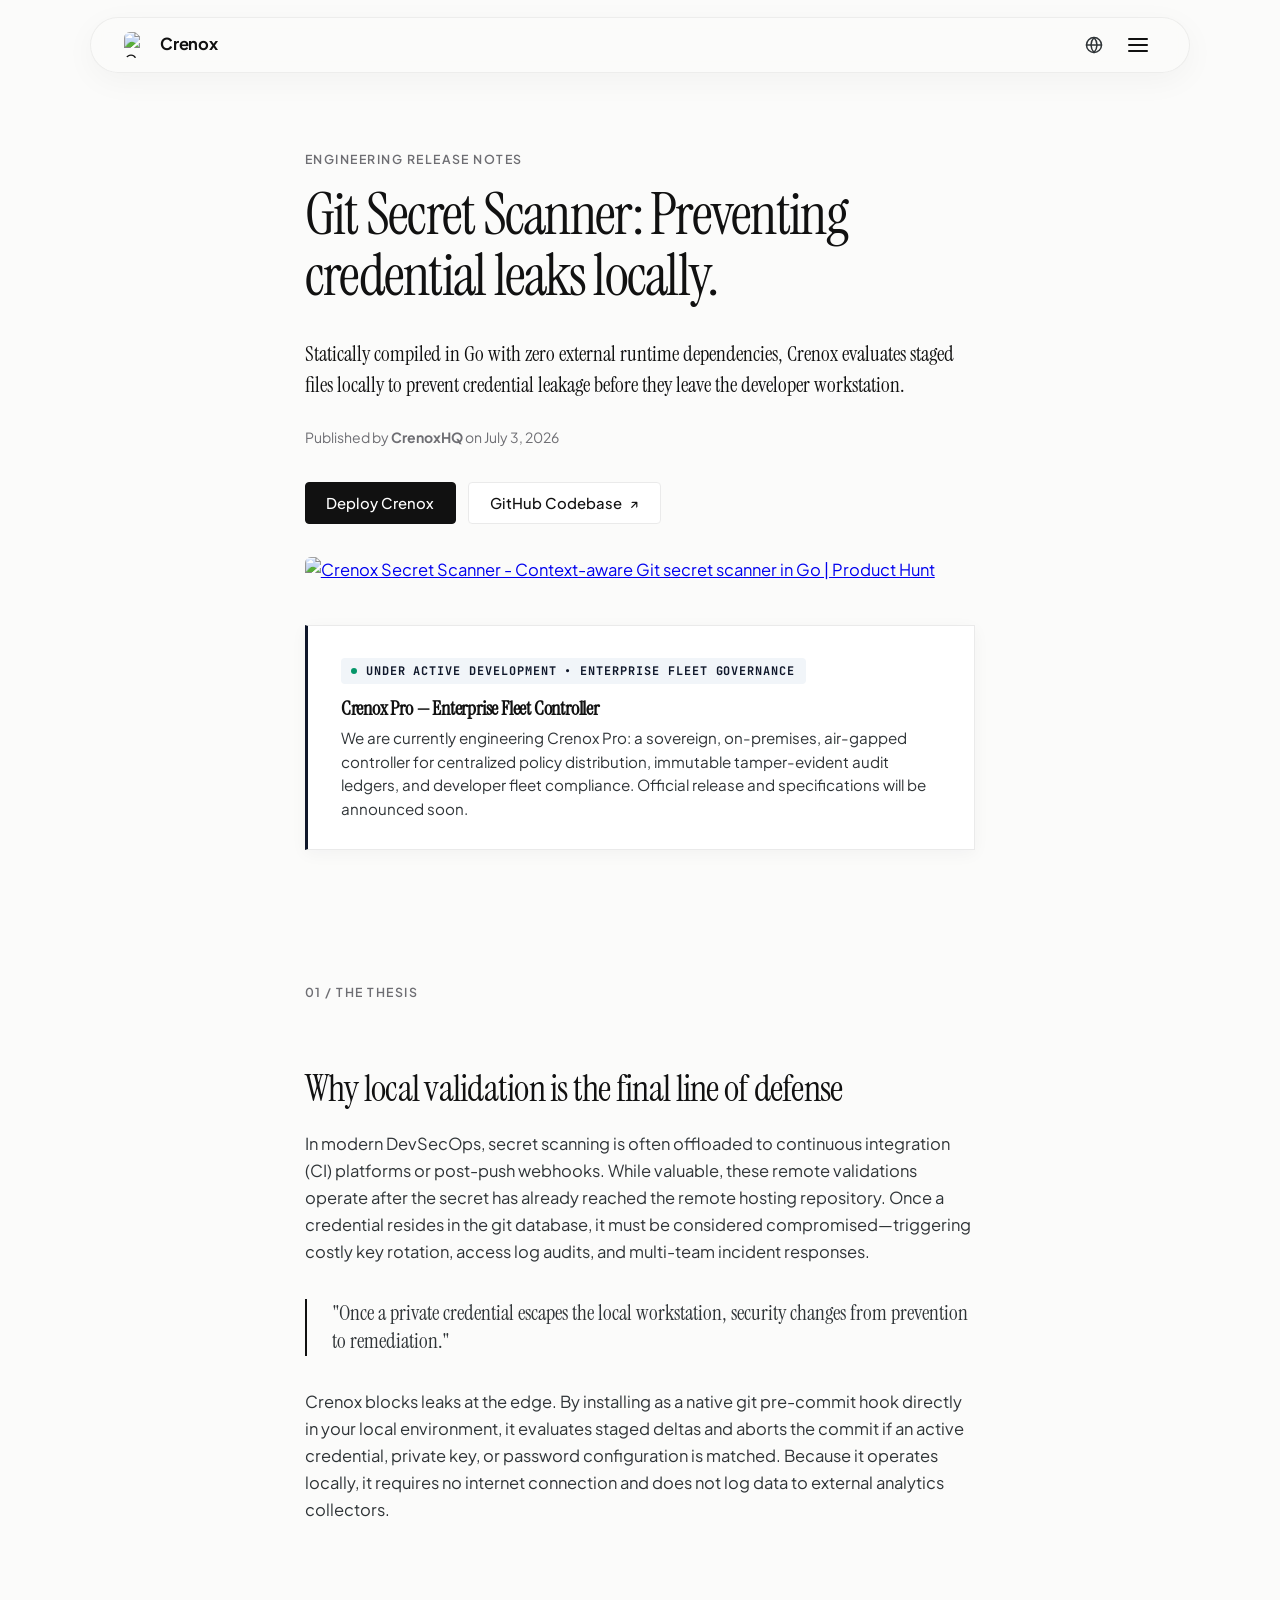
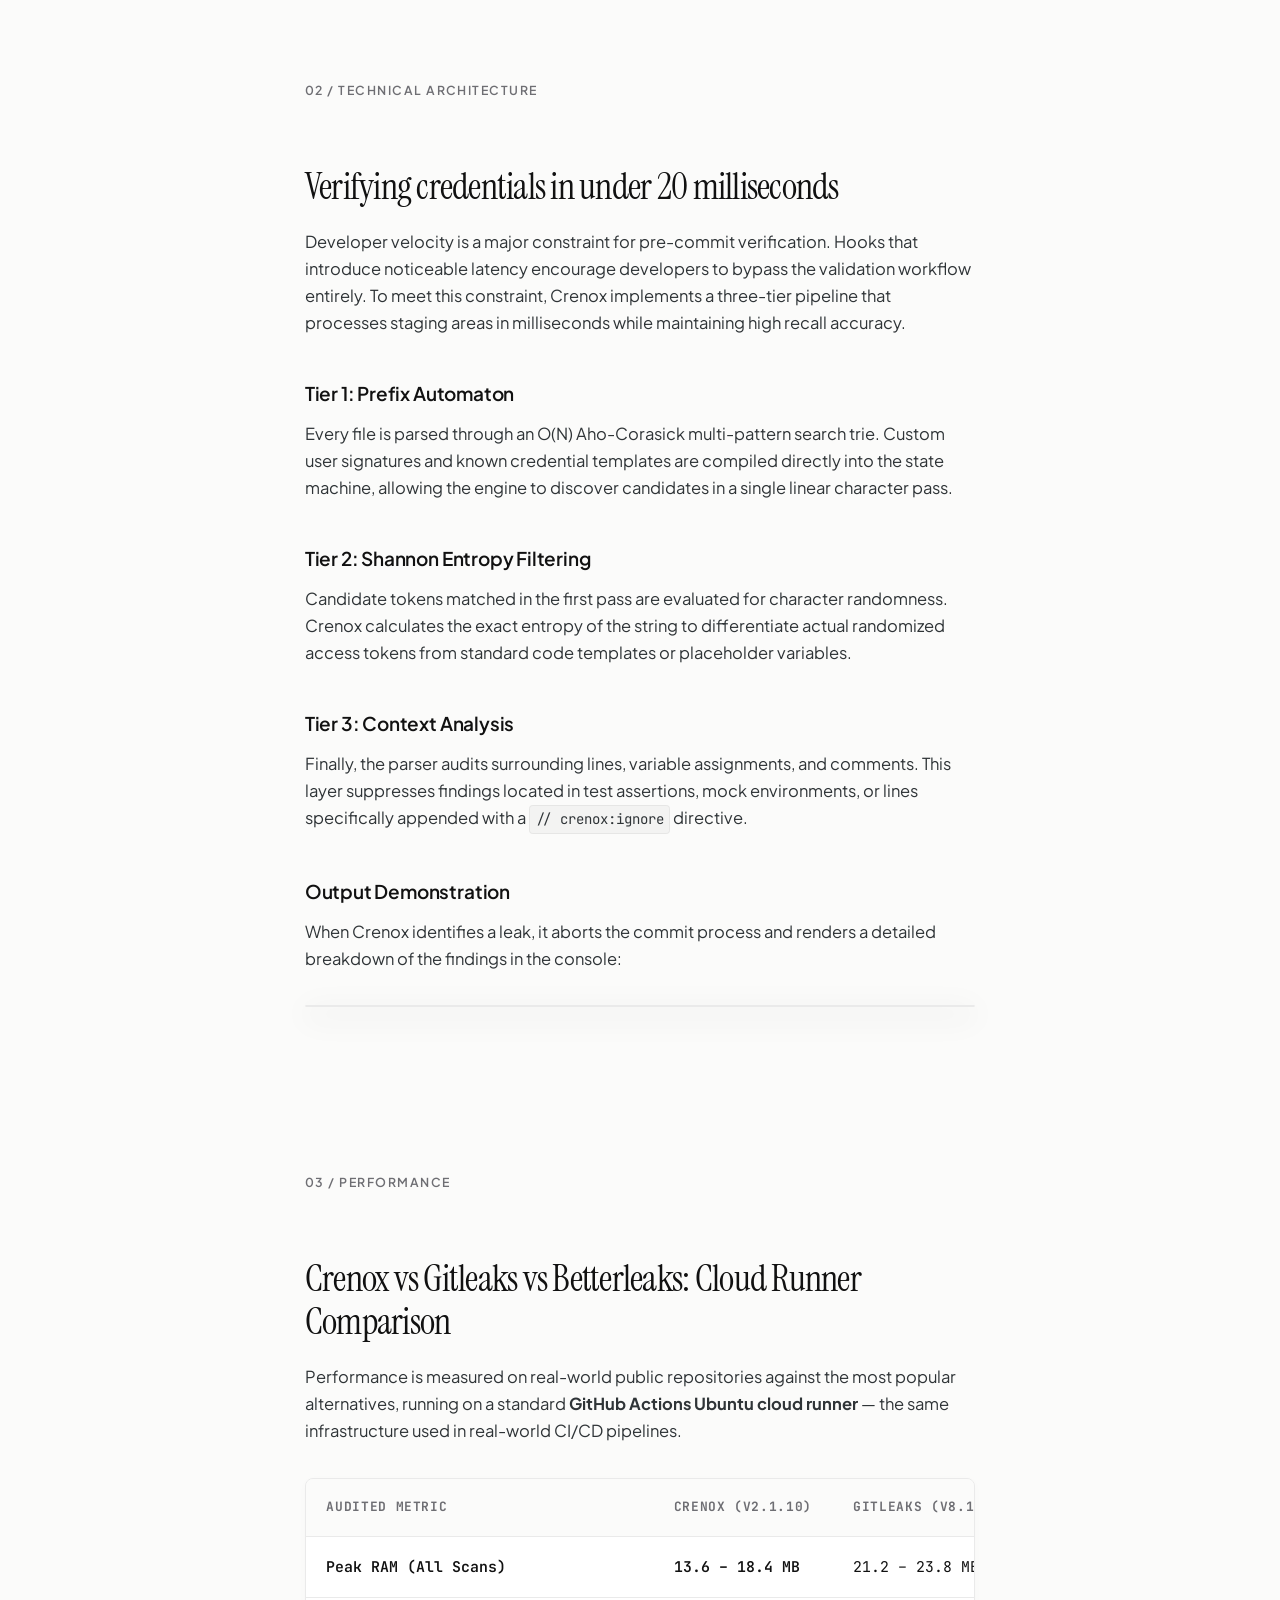
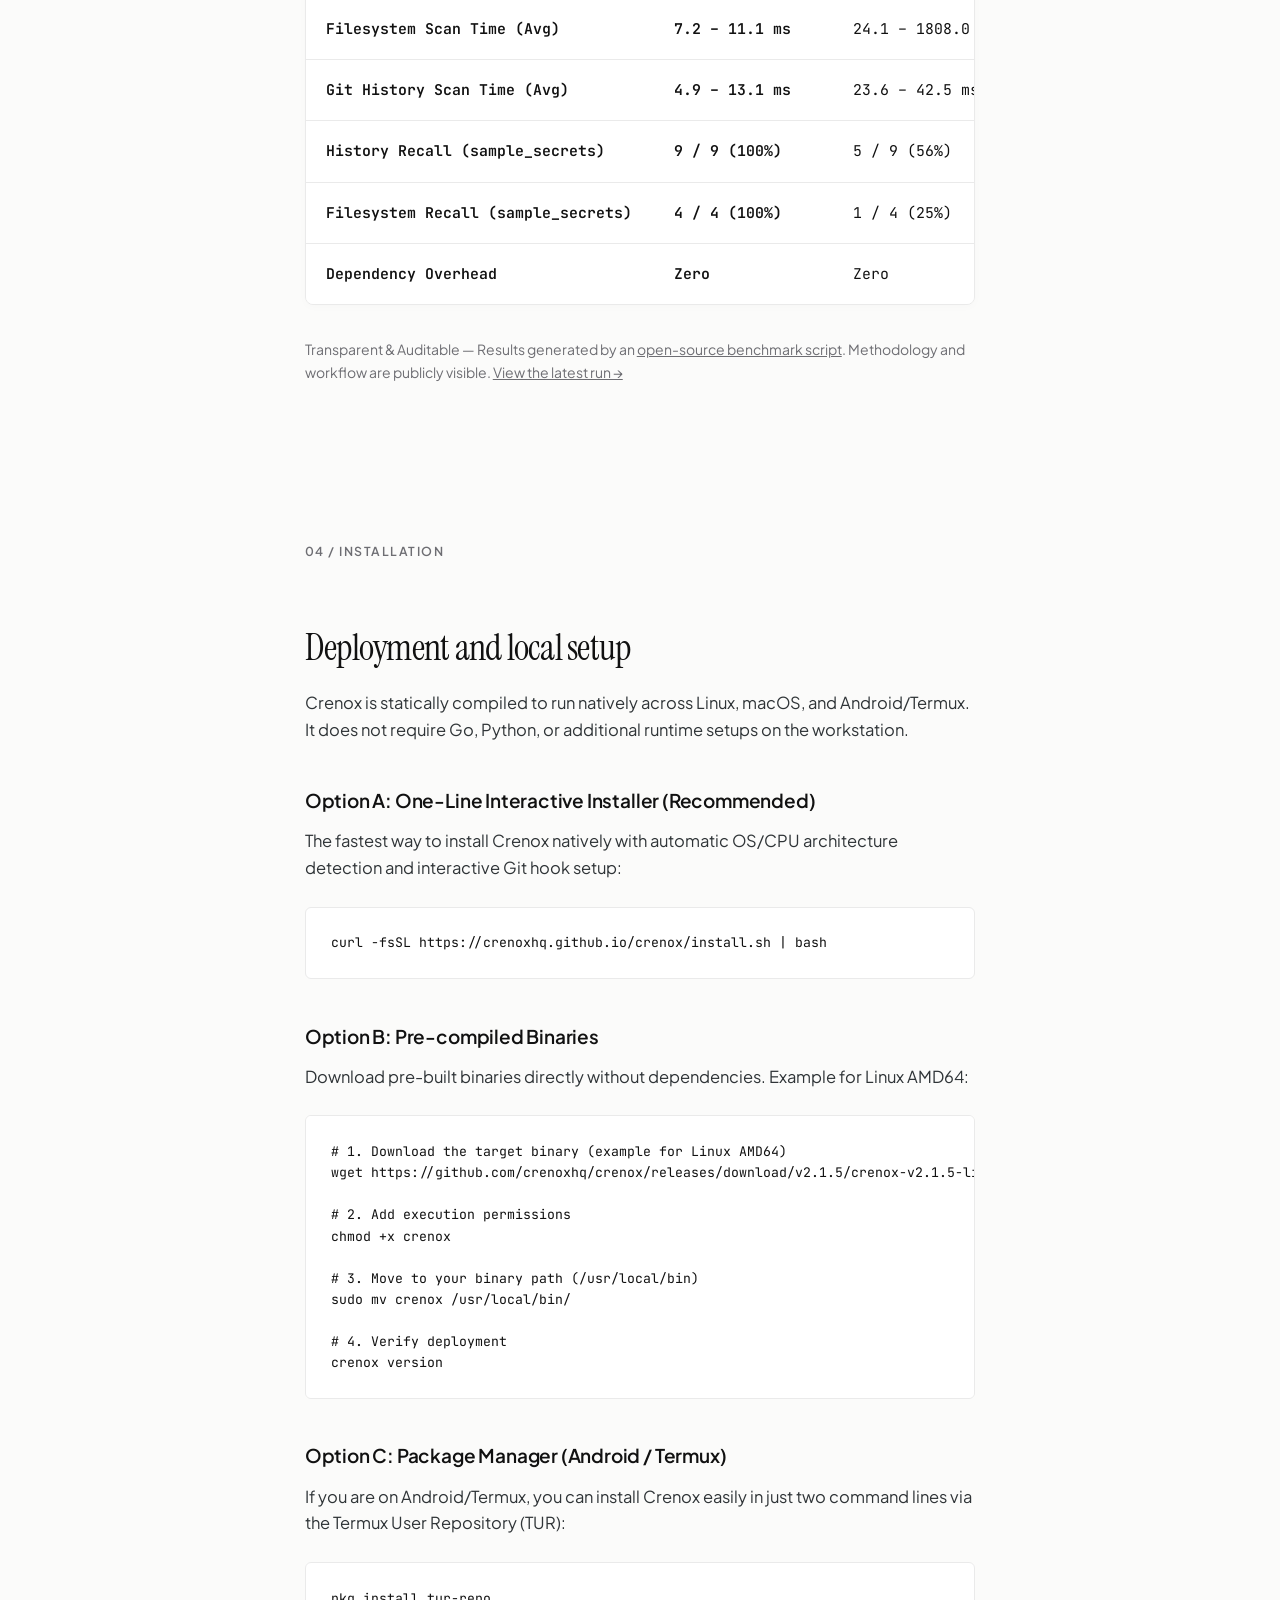
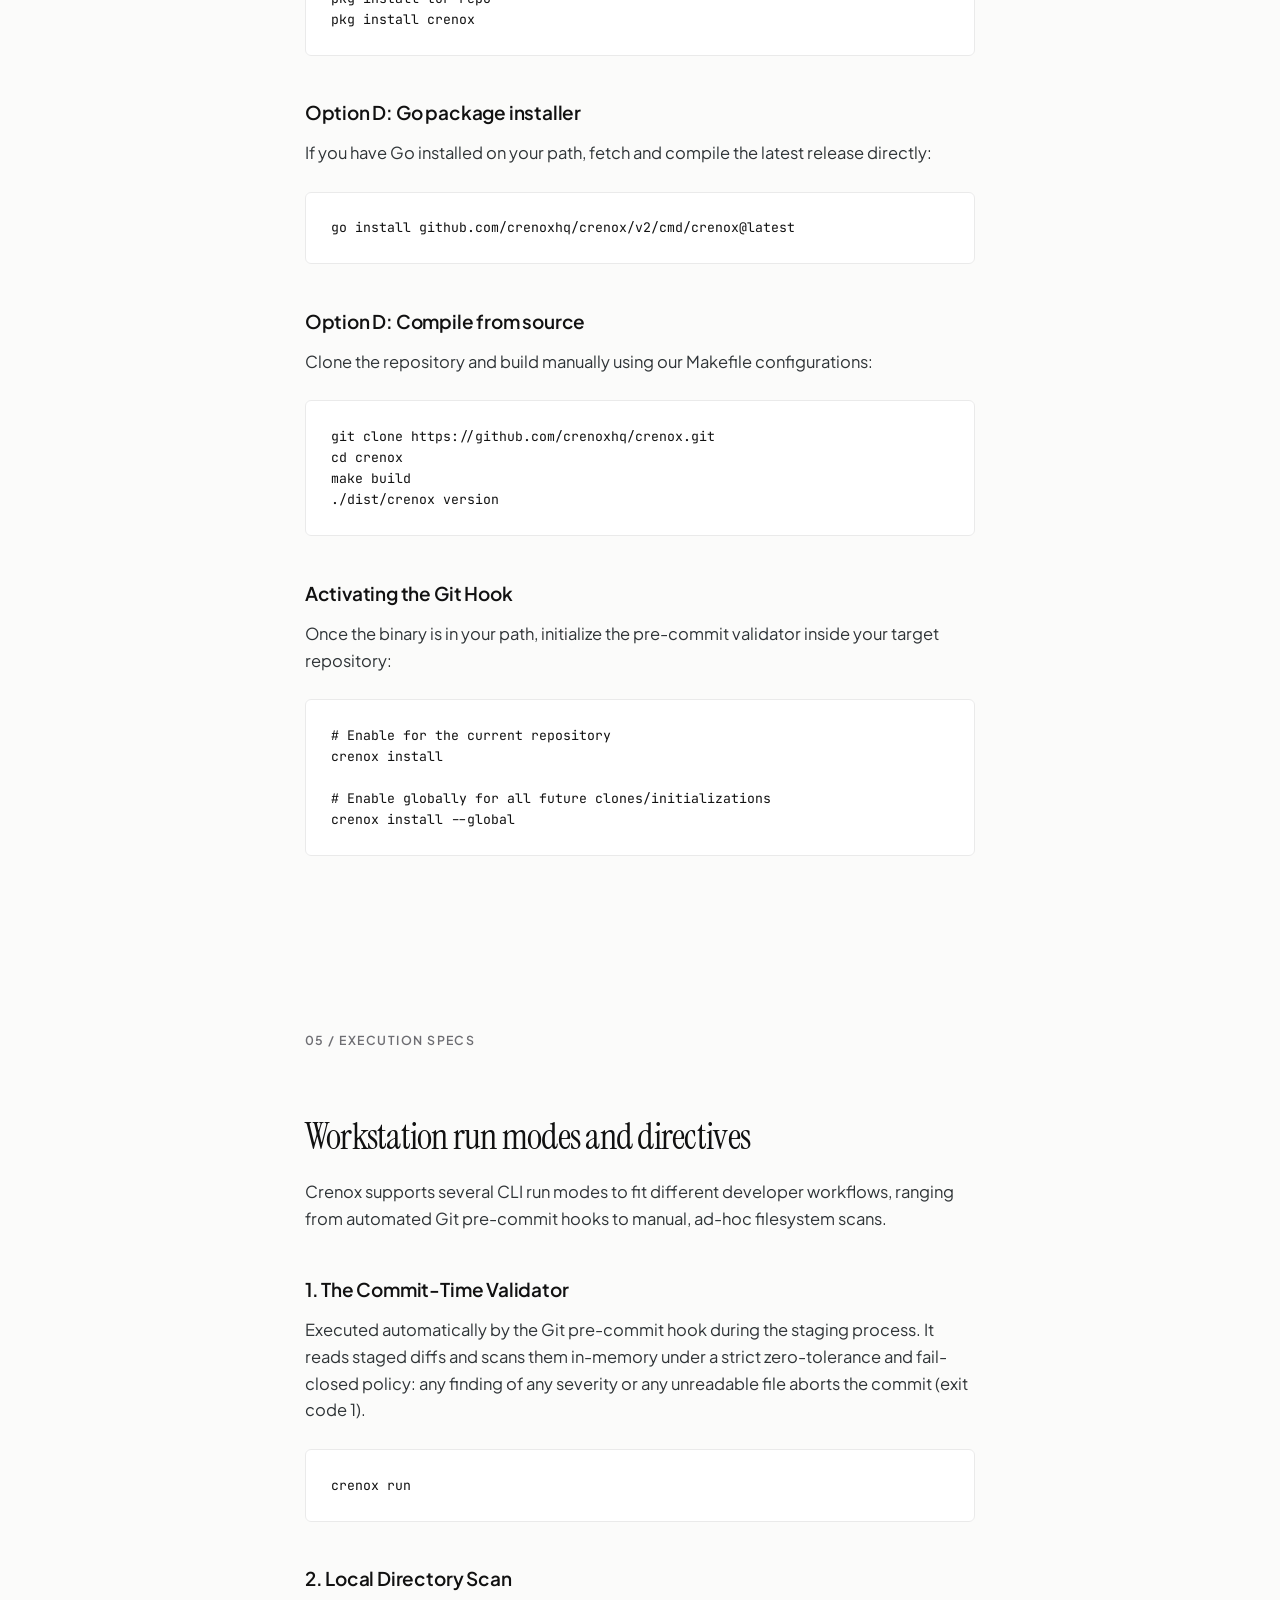
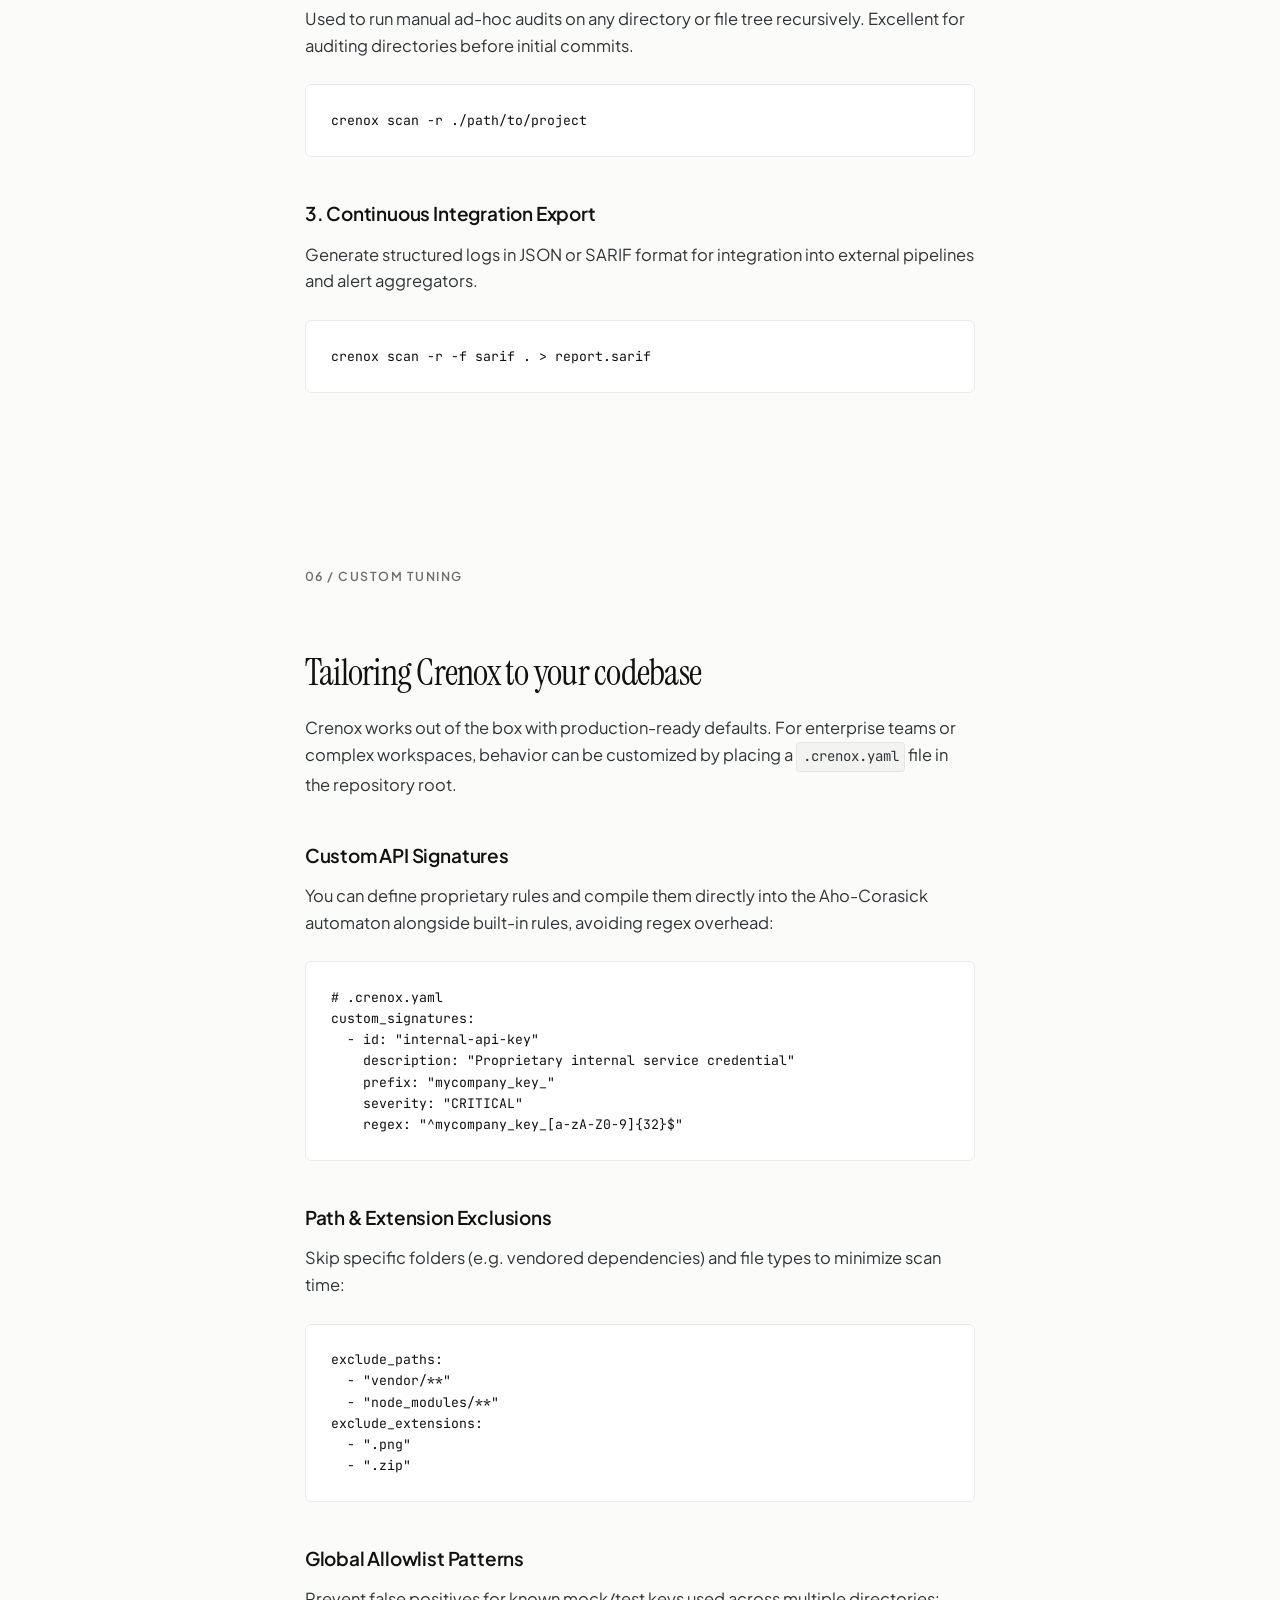
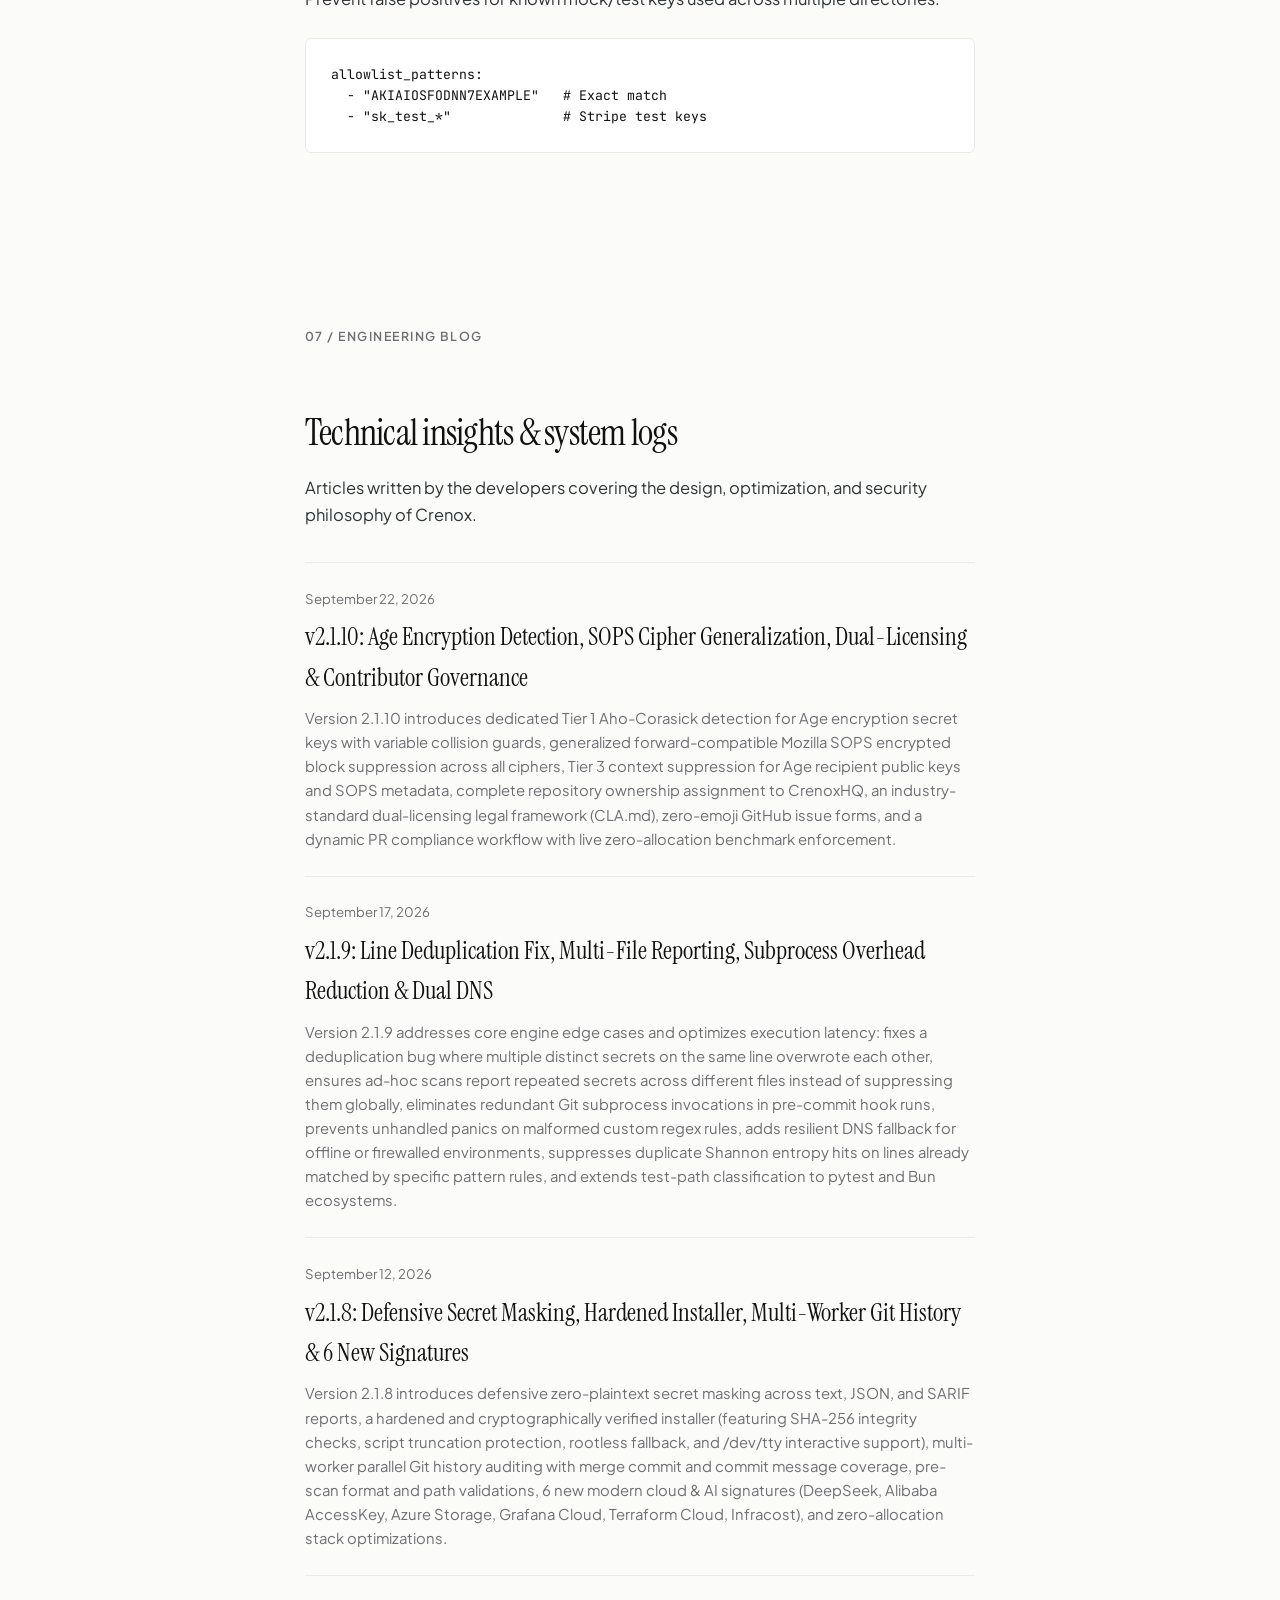
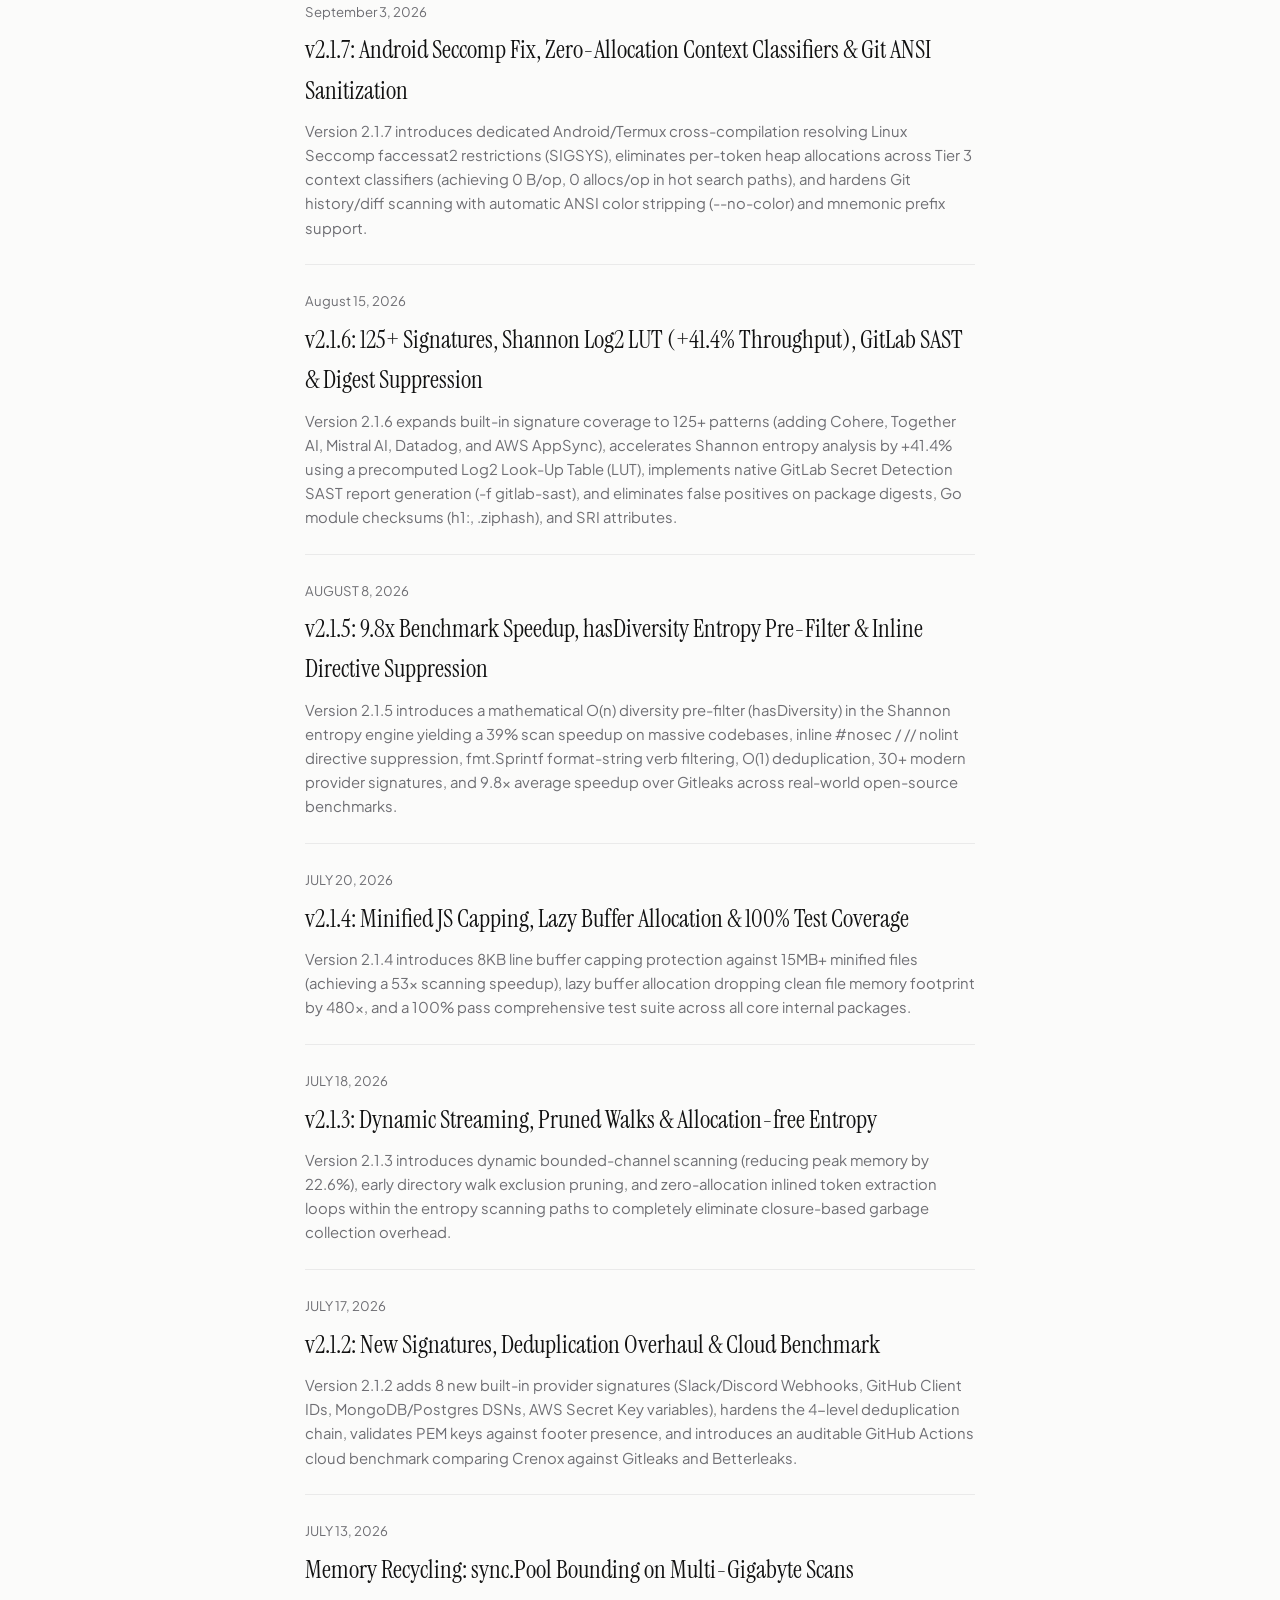
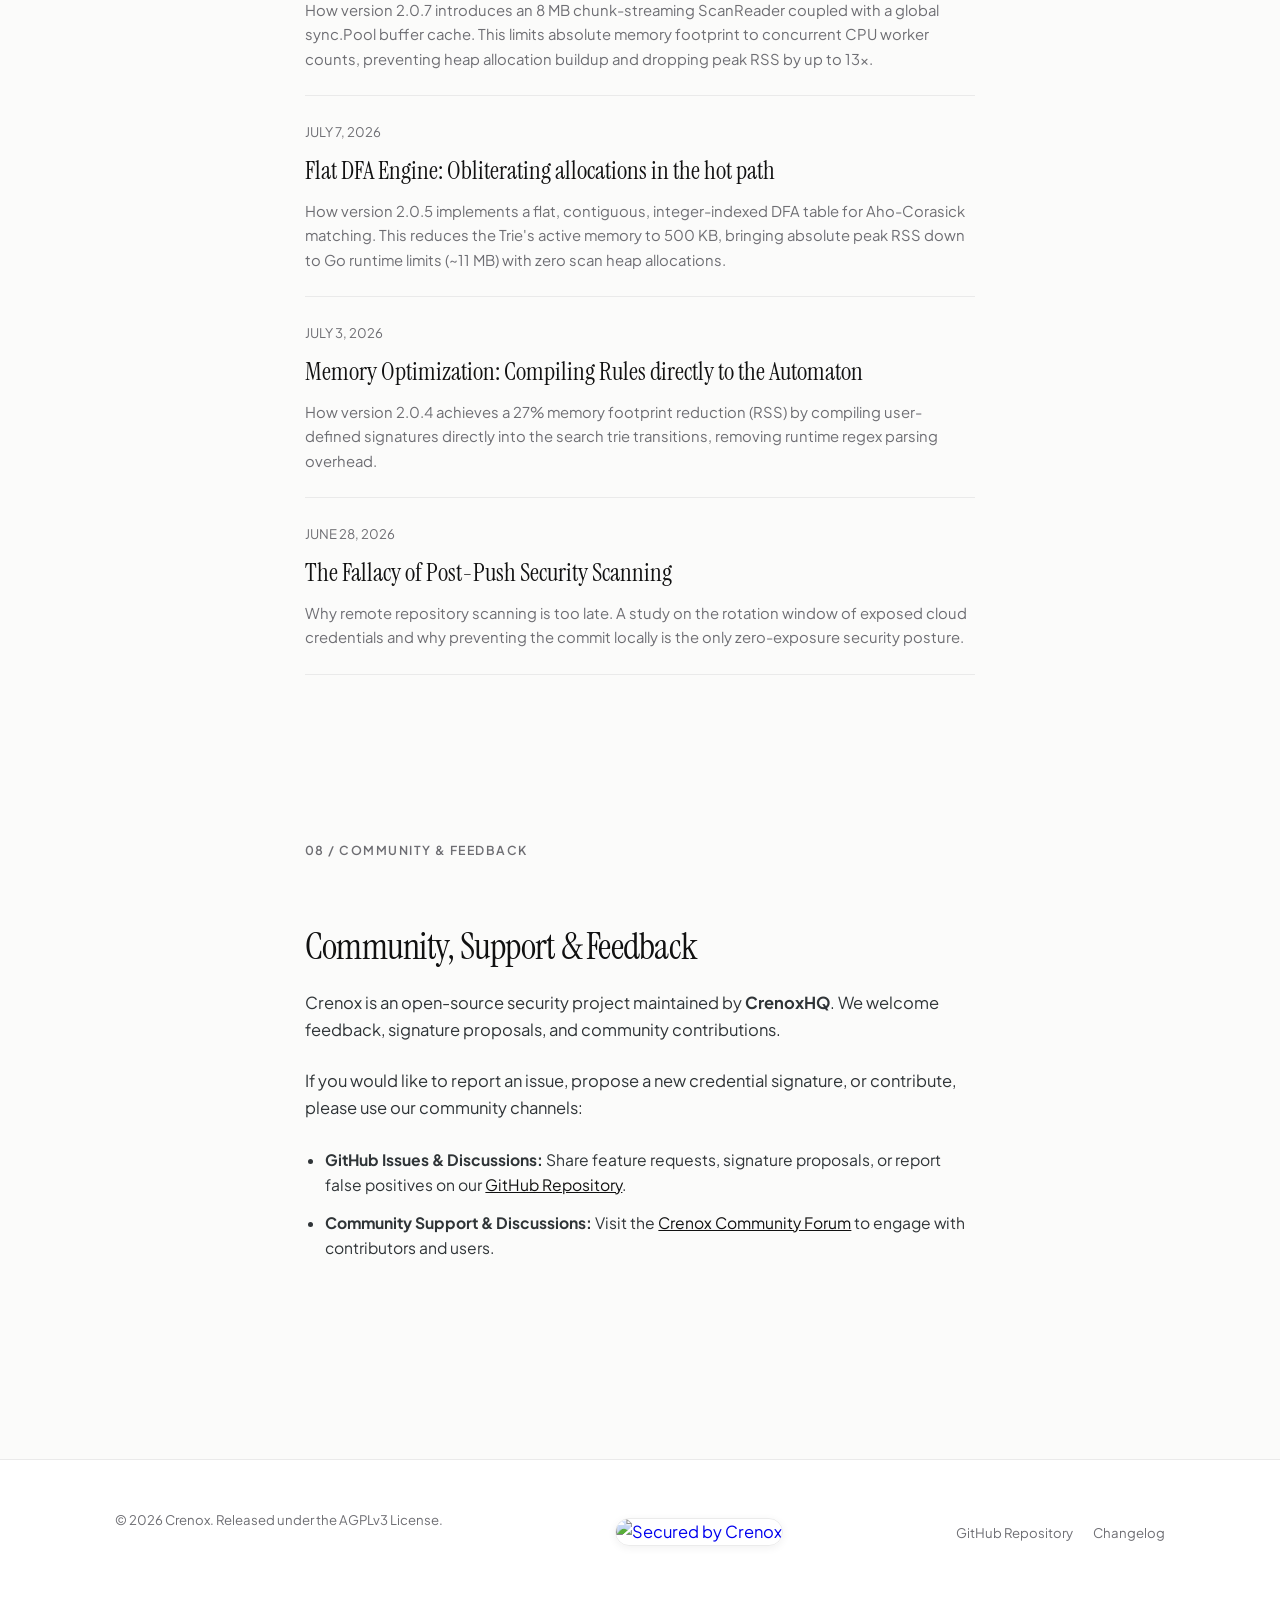
==== docs/index.html @ ac6fffe2 "docs: note Crenox Pro in active development and update navigation" ====
<!DOCTYPE html>
<html lang="en" dir="ltr">
<head>
    <meta charset="UTF-8">
    <meta name="viewport" content="width=device-width, initial-scale=1.0">
    <title>Crenox (كرينوكس) — Ultra-Fast Git Secret Scanner & Pre-Commit Hook | Gitleaks Alternative</title>
    
    <!-- Meta Descriptions for SEO -->
    <meta name="description" content="Crenox is a zero-dependency, ultra-fast Git secret scanner and pre-commit hook written in Go. Detect leaked API keys, tokens, and credentials in under 20ms with 130+ signatures and GitLab SAST / GitHub SARIF reporting.">
    <meta name="keywords" content="secret scanner, git secret scanner, secret detection tool, gitleaks alternative, git-secrets alternative, detect api keys, detect leaked passwords, pre-commit secret scanner, gitlab secret detection sast, sarif secret scanner, go secret scanner, devsecops secret scanner, فاحص أسرار, فحص الأسرار البرمجية">
    <meta name="author" content="CrenoxHQ">
    <meta name="robots" content="index, follow, max-snippet:-1, max-image-preview:large, max-video-preview:-1">
    <meta name="google-site-verification" content="googledc7329401f946fab">
    
    <!-- Canonical & Multilingual SEO (Hreflang) -->
    <link rel="canonical" href="https://crenoxhq.github.io/crenox/">
    <link rel="alternate" hreflang="en" href="https://crenoxhq.github.io/crenox/">
    <link rel="alternate" hreflang="ar" href="https://crenoxhq.github.io/crenox/index-ar.html">
    <link rel="alternate" hreflang="x-default" href="https://crenoxhq.github.io/crenox/">
    <link rel="icon" type="image/png" href="favicon.png">
    <link rel="apple-touch-icon" href="logo.png">
    
    <!-- Open Graph / Facebook -->
    <meta property="og:type" content="website">
    <meta property="og:url" content="https://crenoxhq.github.io/crenox/">
    <meta property="og:title" content="Crenox — Ultra-Fast Git Secret Scanner & Pre-Commit Hook (Gitleaks Alternative)">
    <meta property="og:description" content="A zero-dependency, sub-20ms Git pre-commit secret detector written in Go. Prevent credential leaks at the developer workstation.">
    <meta property="og:image" content="https://crenoxhq.github.io/crenox/social-preview.png">
    <meta property="og:site_name" content="Crenox Secret Scanner">
    <meta property="og:locale" content="en_US">
    <meta property="og:locale:alternate" content="ar_AR">
 
    <!-- Twitter -->
    <meta name="twitter:card" content="summary_large_image">
    <meta name="twitter:url" content="https://crenoxhq.github.io/crenox/">
    <meta name="twitter:title" content="Crenox — Ultra-Fast Git Secret Scanner & Pre-Commit Hook">
    <meta name="twitter:description" content="A zero-dependency Git pre-commit secret detector written in Go. Protect credentials locally in <20ms.">
    <meta name="twitter:image" content="https://crenoxhq.github.io/crenox/social-preview.png">

    <!-- Structured Data (JSON-LD Schema) for Google Search Rich Snippets -->
    <script type="application/ld+json">
    {
      "@context": "https://schema.org",
      "@type": "SoftwareApplication",
      "name": "Crenox",
      "alternateName": ["Crenox Secret Scanner", "كرينوكس", "فاحص أسرار كرينوكس"],
      "description": "A high-performance zero-dependency Git pre-commit secret scanner and credentials detector written in Go.",
      "operatingSystem": "Linux, macOS, Windows, Android (Termux)",
      "applicationCategory": "SecurityApplication",
      "softwareVersion": "2.1.10",
      "codeRepository": "https://github.com/crenoxhq/crenox",
      "license": "https://github.com/crenoxhq/crenox/blob/main/LICENSE",
      "offers": {
        "@type": "Offer",
        "price": "0.00",
        "priceCurrency": "USD"
      },
      "author": {
        "@type": "Organization",
        "name": "CrenoxHQ",
        "url": "https://github.com/crenoxhq/crenox"
      },
      "featureList": [
        "Sub-20ms local Git pre-commit secret scanning",
        "130+ built-in modern provider and AI signatures",
        "Precomputed Shannon Entropy Log2 Look-Up Table",
        "GitLab Secret Detection SAST v15.0.0 and GitHub SARIF 2.1.0 output formats",
        "Zero-allocation hot scanning path"
      ]
    }
    </script>

    <!-- FAQPage Schema for Rich Search Results in Google -->
    <script type="application/ld+json">
    {
      "@context": "https://schema.org",
      "@type": "FAQPage",
      "mainEntity": [
        {
          "@type": "Question",
          "name": "What is a Git Secret Scanner and why is Crenox needed?",
          "acceptedAnswer": {
            "@type": "Answer",
            "text": "A Git secret scanner detects API keys, passwords, and private tokens inside codebases before they get pushed to remote servers. Crenox runs locally as a native pre-commit hook, aborting leaks in under 20ms with zero network transmission."
          }
        },
        {
          "@type": "Question",
          "name": "How does Crenox compare to Gitleaks?",
          "acceptedAnswer": {
            "@type": "Answer",
            "text": "Crenox is 3.8x to 154x faster than Gitleaks, maintains a strictly bounded 13-17 MB RAM footprint, eliminates heap allocations in the hot search path, and includes 130+ built-in signatures."
          }
        },
        {
          "@type": "Question",
          "name": "Does Crenox support GitLab SAST and GitHub Actions SARIF?",
          "acceptedAnswer": {
            "@type": "Answer",
            "text": "Yes, Crenox natively generates GitLab Secret Detection SAST reports (-f gitlab-sast) for GitLab Security Dashboards, and OASIS SARIF 2.1.0 (-f sarif) for GitHub Security Code Scanning."
          }
        }
      ]
    }
    </script>
    
    <!-- Premium Fonts: Serif for Headings, Sans for Body -->
    <link rel="preconnect" href="https://fonts.googleapis.com">
    <link rel="preconnect" href="https://fonts.gstatic.com" crossorigin>
    <link href="https://fonts.googleapis.com/css2?family=Instrument+Serif:ital@0;1&family=Plus+Jakarta+Sans:wght@300;400;500;600;700&family=JetBrains+Mono:wght@400;500;600&display=swap" rel="stylesheet">
    
    <!-- Stylesheet -->
    <link rel="stylesheet" href="style.css?v=2.2.1">
    <!-- Asciinema Player CSS -->
    <link rel="stylesheet" href="https://cdn.jsdelivr.net/npm/asciinema-player@3/dist/bundle/asciinema-player.css">
</head>
<body>

    <!-- Minimal Header Navigation -->
    <nav class="nav-bar">
        <div class="container-nav nav-wrapper">
            <a href="#" class="nav-logo">
                <img src="logo.png" alt="Crenox Logo" class="logo-img">
                <span class="logo-text">Crenox</span>
            </a>
            
            <div class="nav-controls">
                <a href="index-ar.html" class="lang-switch-btn" aria-label="Switch to Arabic" title="العربية">
                    <svg class="lang-icon" width="18" height="18" viewBox="0 0 24 24" fill="none" stroke="currentColor" stroke-width="2" stroke-linecap="round" stroke-linejoin="round">
                        <circle cx="12" cy="12" r="10"></circle>
                        <line x1="2" y1="12" x2="22" y2="12"></line>
                        <path d="M12 2a15.3 15.3 0 0 1 4 10 15.3 15.3 0 0 1-4 10 15.3 15.3 0 0 1-4-10 15.3 15.3 0 0 1 4-10z"></path>
                    </svg>
                </a>
                <button class="menu-toggle" id="menuToggle" aria-label="Toggle Menu">
                    <span class="bar"></span>
                    <span class="bar"></span>
                    <span class="bar"></span>
                </button>
            </div>

            <div class="nav-links" id="navLinks">
                <a href="#philosophy" class="nav-link">Philosophy</a>
                <a href="#pipeline" class="nav-link">Pipeline</a>
                <a href="#benchmarks" class="nav-link">Performance</a>
                <a href="#installation" class="nav-link">Install</a>
                <a href="#configuration" class="nav-link">Config</a>
                <a href="#blog" class="nav-link">Blog</a>
                <a href="#community" class="nav-link">Community</a>
                <a href="wild.html" class="nav-link" style="font-weight: bold; color: var(--color-text-primary);">In the Wild</a>
                <div class="nav-menu-badge">
                    <a href="https://github.com/crenoxhq/crenox" target="_blank" rel="noopener noreferrer" title="Secured by Crenox">
                        <img src="https://img.shields.io/badge/Secured%20by-Crenox-E2E8F0?style=for-the-badge&logo=shield&logoColor=0F172A&labelColor=0F172A" alt="Secured by Crenox">
                    </a>
                </div>
            </div>
        </div>
    </nav>

    <!-- Main Container -->
    <main class="container">

        <!-- Hero Section -->
        <article class="hero-section">
            <div class="eyebrow">
                Engineering Release Notes
            </div>
            <h1 class="hero-title">Git Secret Scanner: Preventing credential leaks locally.</h1>
            <p class="text-lead">Statically compiled in Go with zero external runtime dependencies, Crenox evaluates staged files locally to prevent credential leakage before they leave the developer workstation.</p>
            
            <p class="text-muted" style="font-size: 0.85rem; margin-top: -1rem;">Published by <strong>CrenoxHQ</strong> on July 3, 2026</p>

            <div class="hero-actions">
                <a href="#installation" class="btn btn-primary">Deploy Crenox</a>
                <a href="https://github.com/crenoxhq/crenox" target="_blank" class="btn btn-secondary">
                    GitHub Codebase
                    <span class="btn-icon">↗</span>
                </a>
            </div>
            
            <div style="margin-top: 2rem; display: flex; align-items: center;">
                <a href="https://www.producthunt.com/products/crenox-leak-secret-scanner?embed=true&amp;utm_source=badge-featured&amp;utm_medium=badge&amp;utm_campaign=badge-crenox-secret-scanner" target="_blank" rel="noopener noreferrer"><img alt="Crenox Secret Scanner - Context-aware Git secret scanner in Go | Product Hunt" width="250" height="54" src="https://api.producthunt.com/widgets/embed-image/v1/featured.svg?post_id=1196224&amp;theme=neutral&amp;t=1784131078630" style="width: 250px; height: 54px; border-radius: 6px;"></a>
            </div>

            <!-- Institutional Enterprise Callout -->
            <div class="pro-callout-card">
                <div class="pro-callout-content" style="max-width: 100%;">
                    <div class="pro-callout-badge">
                        <span class="pro-badge-dot"></span>
                        Under Active Development &bull; Enterprise Fleet Governance
                    </div>
                    <h2 class="pro-callout-title">Crenox Pro &mdash; Enterprise Fleet Controller</h2>
                    <p class="pro-callout-desc">
                        We are currently engineering Crenox Pro: a sovereign, on-premises, air-gapped controller for centralized policy distribution, immutable tamper-evident audit ledgers, and developer fleet compliance. Official release and specifications will be announced soon.
                    </p>
                </div>
            </div>
        </article>

        <!-- Chapter 1: The Core Philosophy -->
        <section id="philosophy" class="section scroll-fade">
            <div class="eyebrow">
                01 / The Thesis
            </div>
            <h2>Why local validation is the final line of defense</h2>
            <p>In modern DevSecOps, secret scanning is often offloaded to continuous integration (CI) platforms or post-push webhooks. While valuable, these remote validations operate after the secret has already reached the remote hosting repository. Once a credential resides in the git database, it must be considered compromised—triggering costly key rotation, access log audits, and multi-team incident responses.</p>
            
            <blockquote>
                "Once a private credential escapes the local workstation, security changes from prevention to remediation."
            </blockquote>
            
            <p>Crenox blocks leaks at the edge. By installing as a native git pre-commit hook directly in your local environment, it evaluates staged deltas and aborts the commit if an active credential, private key, or password configuration is matched. Because it operates locally, it requires no internet connection and does not log data to external analytics collectors.</p>
        </section>

        <!-- Chapter 2: The Three-Tier Pipeline -->
        <section id="pipeline" class="section scroll-fade">
            <div class="eyebrow">
                02 / Technical Architecture
            </div>
            <h2>Verifying credentials in under 20 milliseconds</h2>
            <p>Developer velocity is a major constraint for pre-commit verification. Hooks that introduce noticeable latency encourage developers to bypass the validation workflow entirely. To meet this constraint, Crenox implements a three-tier pipeline that processes staging areas in milliseconds while maintaining high recall accuracy.</p>

            <h3>Tier 1: Prefix Automaton</h3>
            <p>Every file is parsed through an O(N) Aho-Corasick multi-pattern search trie. Custom user signatures and known credential templates are compiled directly into the state machine, allowing the engine to discover candidates in a single linear character pass.</p>

            <h3>Tier 2: Shannon Entropy Filtering</h3>
            <p>Candidate tokens matched in the first pass are evaluated for character randomness. Crenox calculates the exact entropy of the string to differentiate actual randomized access tokens from standard code templates or placeholder variables.</p>

            <h3>Tier 3: Context Analysis</h3>
            <p>Finally, the parser audits surrounding lines, variable assignments, and comments. This layer suppresses findings located in test assertions, mock environments, or lines specifically appended with a <code>// crenox:ignore</code> directive.</p>

            <h3>Output Demonstration</h3>
            <p>When Crenox identifies a leak, it aborts the commit process and renders a detailed breakdown of the findings in the console:</p>

            <div id="terminal-demo" style="margin: 2rem 0; border-radius: 8px; overflow: hidden; box-shadow: 0 8px 30px rgba(0,0,0,0.3); border: 1px solid var(--color-border);"></div>
        </section>

        <!-- Chapter 3: Benchmarks -->
        <section id="benchmarks" class="section scroll-fade">
            <div class="eyebrow">
                03 / Performance
            </div>
            <h2>Crenox vs Gitleaks vs Betterleaks: Cloud Runner Comparison</h2>
            <p>Performance is measured on real-world public repositories against the most popular alternatives, running on a standard <strong>GitHub Actions Ubuntu cloud runner</strong> — the same infrastructure used in real-world CI/CD pipelines.</p>

            <div class="spec-table-wrapper">
                <table class="spec-table font-mono">
                    <thead>
                        <tr>
                            <th>Audited Metric</th>
                            <th>Crenox (<span class="latest-version">v2.1.10</span>)</th>
                            <th>Gitleaks (v8.18.2)</th>
                            <th>Betterleaks (v1.6.1)</th>
                        </tr>
                    </thead>
                    <tbody>
                        <tr>
                            <td class="spec-label">Peak RAM (All Scans)</td>
                            <td style="font-weight: 600; color: var(--color-text-primary);">13.6 – 18.4 MB</td>
                            <td>21.2 – 23.8 MB</td>
                            <td>30.4 – 73.0 MB</td>
                        </tr>
                        <tr>
                            <td class="spec-label">Filesystem Scan Time (Avg)</td>
                            <td style="font-weight: 600; color: var(--color-text-primary);">7.2 – 11.1 ms</td>
                            <td>24.1 – 1808.0 ms</td>
                            <td>94.4 – 753.3 ms</td>
                        </tr>
                        <tr>
                            <td class="spec-label">Git History Scan Time (Avg)</td>
                            <td style="font-weight: 600; color: var(--color-text-primary);">4.9 – 13.1 ms</td>
                            <td>23.6 – 42.5 ms</td>
                            <td>32.0 – 293.1 ms</td>
                        </tr>
                        <tr>
                            <td class="spec-label">History Recall (sample_secrets)</td>
                            <td style="font-weight: 600; color: var(--color-text-primary);">9 / 9 (100%)</td>
                            <td>5 / 9 (56%)</td>
                            <td>6 / 9 (67%)</td>
                        </tr>
                        <tr>
                            <td class="spec-label">Filesystem Recall (sample_secrets)</td>
                            <td style="font-weight: 600; color: var(--color-text-primary);">4 / 4 (100%)</td>
                            <td>1 / 4 (25%)</td>
                            <td>2 / 4 (50%)</td>
                        </tr>
                        <tr>
                            <td class="spec-label">Dependency Overhead</td>
                            <td style="font-weight: 600; color: var(--color-text-primary);">Zero</td>
                            <td>Zero</td>
                            <td>Zero</td>
                        </tr>
                    </tbody>
                </table>
            </div>
            <p style="font-size: 0.85rem; color: var(--color-text-muted); margin-top: 1rem;">
                Transparent &amp; Auditable — Results generated by an <a href="https://github.com/crenoxhq/serverless-node-api-boilerplate/blob/main/scripts/run_benchmark.py" target="_blank" style="color: inherit; text-decoration: underline;">open-source benchmark script</a>. Methodology and workflow are publicly visible. <a href="https://github.com/crenoxhq/serverless-node-api-boilerplate/actions/workflows/benchmark.yml" target="_blank" style="color: inherit; text-decoration: underline;">View the latest run →</a>
            </p>
        </section>

        <!-- Chapter 4: Installation -->
        <section id="installation" class="section scroll-fade">
            <div class="eyebrow">
                04 / Installation
            </div>
            <h2>Deployment and local setup</h2>
            <p>Crenox is statically compiled to run natively across Linux, macOS, and Android/Termux. It does not require Go, Python, or additional runtime setups on the workstation.</p>

            <h3>Option A: One-Line Interactive Installer (Recommended)</h3>
            <p>The fastest way to install Crenox natively with automatic OS/CPU architecture detection and interactive Git hook setup:</p>
            <pre class="font-mono">curl -fsSL https://crenoxhq.github.io/crenox/install.sh | bash</pre>

            <h3>Option B: Pre-compiled Binaries</h3>
            <p>Download pre-built binaries directly without dependencies. Example for Linux AMD64:</p>
            <pre class="font-mono">
# 1. Download the target binary (example for Linux AMD64)
wget https://github.com/crenoxhq/crenox/releases/download/<span class="latest-version">v2.1.5</span>/crenox-<span class="latest-version">v2.1.5</span>-linux-amd64 -O crenox

# 2. Add execution permissions
chmod +x crenox

# 3. Move to your binary path (/usr/local/bin)
sudo mv crenox /usr/local/bin/

# 4. Verify deployment
crenox version</pre>

            <h3>Option C: Package Manager (Android / Termux)</h3>
            <p>If you are on Android/Termux, you can install Crenox easily in just two command lines via the Termux User Repository (TUR):</p>
            <pre class="font-mono">
pkg install tur-repo
pkg install crenox</pre>

            <h3>Option D: Go package installer</h3>
            <p>If you have Go installed on your path, fetch and compile the latest release directly:</p>
            <pre class="font-mono">go install github.com/crenoxhq/crenox/v2/cmd/crenox@latest</pre>

            <h3>Option D: Compile from source</h3>
            <p>Clone the repository and build manually using our Makefile configurations:</p>
            <pre class="font-mono">
git clone https://github.com/crenoxhq/crenox.git
cd crenox
make build
./dist/crenox version</pre>

            <h3>Activating the Git Hook</h3>
            <p>Once the binary is in your path, initialize the pre-commit validator inside your target repository:</p>
            <pre class="font-mono">
# Enable for the current repository
crenox install

# Enable globally for all future clones/initializations
crenox install --global</pre>
        </section>

        <!-- Chapter 5: Workstation Execution & Commands -->
        <section id="execution" class="section scroll-fade">
            <div class="eyebrow">
                05 / Execution Specs
            </div>
            <h2>Workstation run modes and directives</h2>
            <p>Crenox supports several CLI run modes to fit different developer workflows, ranging from automated Git pre-commit hooks to manual, ad-hoc filesystem scans.</p>

            <h3>1. The Commit-Time Validator</h3>
            <p>Executed automatically by the Git pre-commit hook during the staging process. It reads staged diffs and scans them in-memory under a strict zero-tolerance and fail-closed policy: any finding of any severity or any unreadable file aborts the commit (exit code 1).</p>
            <pre class="font-mono">crenox run</pre>

            <h3>2. Local Directory Scan</h3>
            <p>Used to run manual ad-hoc audits on any directory or file tree recursively. Excellent for auditing directories before initial commits.</p>
            <pre class="font-mono">crenox scan -r ./path/to/project</pre>

            <h3>3. Continuous Integration Export</h3>
            <p>Generate structured logs in JSON or SARIF format for integration into external pipelines and alert aggregators.</p>
            <pre class="font-mono">crenox scan -r -f sarif . &gt; report.sarif</pre>
        </section>

        <!-- Chapter 6: Configuration & Custom Rules -->
        <section id="configuration" class="section scroll-fade">
            <div class="eyebrow">
                06 / Custom Tuning
            </div>
            <h2>Tailoring Crenox to your codebase</h2>
            <p>Crenox works out of the box with production-ready defaults. For enterprise teams or complex workspaces, behavior can be customized by placing a <code>.crenox.yaml</code> file in the repository root.</p>

            <h3>Custom API Signatures</h3>
            <p>You can define proprietary rules and compile them directly into the Aho-Corasick automaton alongside built-in rules, avoiding regex overhead:</p>
            <pre class="font-mono">
# .crenox.yaml
custom_signatures:
  - id: "internal-api-key"
    description: "Proprietary internal service credential"
    prefix: "mycompany_key_"
    severity: "CRITICAL"
    regex: "^mycompany_key_[a-zA-Z0-9]{32}$"</pre>

            <h3>Path & Extension Exclusions</h3>
            <p>Skip specific folders (e.g. vendored dependencies) and file types to minimize scan time:</p>
            <pre class="font-mono">
exclude_paths:
  - "vendor/**"
  - "node_modules/**"
exclude_extensions:
  - ".png"
  - ".zip"</pre>

            <h3>Global Allowlist Patterns</h3>
            <p>Prevent false positives for known mock/test keys used across multiple directories:</p>
            <pre class="font-mono">
allowlist_patterns:
  - "AKIAIOSFODNN7EXAMPLE"   # Exact match
  - "sk_test_*"              # Stripe test keys</pre>
        </section>

        <!-- Chapter 7: Engineering Blog -->
        <section id="blog" class="section scroll-fade">
            <div class="eyebrow">
                07 / Engineering Blog
            </div>
            <h2>Technical insights & system logs</h2>
            <p>Articles written by the developers covering the design, optimization, and security philosophy of Crenox.</p>
            
            <div style="margin: 2rem 0; border-top: 1px solid var(--color-border);">
                <div style="padding: 1.5rem 0; border-bottom: 1px solid var(--color-border);">
                    <p class="text-muted" style="font-size: 0.8rem; margin-bottom: 0.5rem;">September 22, 2026</p>
                    <h4 style="margin: 0 0 0.5rem 0; font-family: var(--font-serif-en); font-size: 1.5rem; font-weight: 400;"><a href="https://github.com/crenoxhq/crenox/blob/main/CHANGELOG.md" target="_blank" style="color: inherit; text-decoration: none;">v2.1.10: Age Encryption Detection, SOPS Cipher Generalization, Dual-Licensing & Contributor Governance</a></h4>
                    <p style="font-size: 0.9rem; margin-bottom: 0; color: var(--color-text-muted);">Version 2.1.10 introduces dedicated Tier 1 Aho-Corasick detection for Age encryption secret keys with variable collision guards, generalized forward-compatible Mozilla SOPS encrypted block suppression across all ciphers, Tier 3 context suppression for Age recipient public keys and SOPS metadata, complete repository ownership assignment to CrenoxHQ, an industry-standard dual-licensing legal framework (CLA.md), zero-emoji GitHub issue forms, and a dynamic PR compliance workflow with live zero-allocation benchmark enforcement.</p>
                </div>

                <div style="padding: 1.5rem 0; border-bottom: 1px solid var(--color-border);">
                    <p class="text-muted" style="font-size: 0.8rem; margin-bottom: 0.5rem;">September 17, 2026</p>
                    <h4 style="margin: 0 0 0.5rem 0; font-family: var(--font-serif-en); font-size: 1.5rem; font-weight: 400;"><a href="https://github.com/crenoxhq/crenox/blob/main/CHANGELOG.md" target="_blank" style="color: inherit; text-decoration: none;">v2.1.9: Line Deduplication Fix, Multi-File Reporting, Subprocess Overhead Reduction & Dual DNS</a></h4>
                    <p style="font-size: 0.9rem; margin-bottom: 0; color: var(--color-text-muted);">Version 2.1.9 addresses core engine edge cases and optimizes execution latency: fixes a deduplication bug where multiple distinct secrets on the same line overwrote each other, ensures ad-hoc scans report repeated secrets across different files instead of suppressing them globally, eliminates redundant Git subprocess invocations in pre-commit hook runs, prevents unhandled panics on malformed custom regex rules, adds resilient DNS fallback for offline or firewalled environments, suppresses duplicate Shannon entropy hits on lines already matched by specific pattern rules, and extends test-path classification to pytest and Bun ecosystems.</p>
                </div>

                <div style="padding: 1.5rem 0; border-bottom: 1px solid var(--color-border);">
                    <p class="text-muted" style="font-size: 0.8rem; margin-bottom: 0.5rem;">September 12, 2026</p>
                    <h4 style="margin: 0 0 0.5rem 0; font-family: var(--font-serif-en); font-size: 1.5rem; font-weight: 400;"><a href="https://github.com/crenoxhq/crenox/blob/main/CHANGELOG.md" target="_blank" style="color: inherit; text-decoration: none;">v2.1.8: Defensive Secret Masking, Hardened Installer, Multi-Worker Git History & 6 New Signatures</a></h4>
                    <p style="font-size: 0.9rem; margin-bottom: 0; color: var(--color-text-muted);">Version 2.1.8 introduces defensive zero-plaintext secret masking across text, JSON, and SARIF reports, a hardened and cryptographically verified installer (featuring SHA-256 integrity checks, script truncation protection, rootless fallback, and /dev/tty interactive support), multi-worker parallel Git history auditing with merge commit and commit message coverage, pre-scan format and path validations, 6 new modern cloud & AI signatures (DeepSeek, Alibaba AccessKey, Azure Storage, Grafana Cloud, Terraform Cloud, Infracost), and zero-allocation stack optimizations.</p>
                </div>

                <div style="padding: 1.5rem 0; border-bottom: 1px solid var(--color-border);">
                    <p class="text-muted" style="font-size: 0.8rem; margin-bottom: 0.5rem;">September 3, 2026</p>
                    <h4 style="margin: 0 0 0.5rem 0; font-family: var(--font-serif-en); font-size: 1.5rem; font-weight: 400;"><a href="https://github.com/crenoxhq/crenox/blob/dev/CHANGELOG.md" target="_blank" style="color: inherit; text-decoration: none;">v2.1.7: Android Seccomp Fix, Zero-Allocation Context Classifiers & Git ANSI Sanitization</a></h4>
                    <p style="font-size: 0.9rem; margin-bottom: 0; color: var(--color-text-muted);">Version 2.1.7 introduces dedicated Android/Termux cross-compilation resolving Linux Seccomp faccessat2 restrictions (SIGSYS), eliminates per-token heap allocations across Tier 3 context classifiers (achieving 0 B/op, 0 allocs/op in hot search paths), and hardens Git history/diff scanning with automatic ANSI color stripping (--no-color) and mnemonic prefix support.</p>
                </div>

                <div style="padding: 1.5rem 0; border-bottom: 1px solid var(--color-border);">
                    <p class="text-muted" style="font-size: 0.8rem; margin-bottom: 0.5rem;">August 15, 2026</p>
                    <h4 style="margin: 0 0 0.5rem 0; font-family: var(--font-serif-en); font-size: 1.5rem; font-weight: 400;"><a href="https://github.com/crenoxhq/crenox/blob/dev/CHANGELOG.md" target="_blank" style="color: inherit; text-decoration: none;">v2.1.6: 125+ Signatures, Shannon Log2 LUT (+41.4% Throughput), GitLab SAST & Digest Suppression</a></h4>
                    <p style="font-size: 0.9rem; margin-bottom: 0; color: var(--color-text-muted);">Version 2.1.6 expands built-in signature coverage to 125+ patterns (adding Cohere, Together AI, Mistral AI, Datadog, and AWS AppSync), accelerates Shannon entropy analysis by +41.4% using a precomputed Log2 Look-Up Table (LUT), implements native GitLab Secret Detection SAST report generation (-f gitlab-sast), and eliminates false positives on package digests, Go module checksums (h1:, .ziphash), and SRI attributes.</p>
                </div>

                <div style="padding: 1.5rem 0; border-bottom: 1px solid var(--color-border);">
                    <p class="text-muted" style="font-size: 0.8rem; margin-bottom: 0.5rem;">AUGUST 8, 2026</p>
                    <h4 style="margin: 0 0 0.5rem 0; font-family: var(--font-serif-en); font-size: 1.5rem; font-weight: 400;"><a href="https://github.com/crenoxhq/crenox/blob/dev/CHANGELOG.md" target="_blank" style="color: inherit; text-decoration: none;">v2.1.5: 9.8x Benchmark Speedup, hasDiversity Entropy Pre-Filter & Inline Directive Suppression</a></h4>
                    <p style="font-size: 0.9rem; margin-bottom: 0; color: var(--color-text-muted);">Version 2.1.5 introduces a mathematical O(n) diversity pre-filter (hasDiversity) in the Shannon entropy engine yielding a 39% scan speedup on massive codebases, inline #nosec / // nolint directive suppression, fmt.Sprintf format-string verb filtering, O(1) deduplication, 30+ modern provider signatures, and 9.8x average speedup over Gitleaks across real-world open-source benchmarks.</p>
                </div>

                <div style="padding: 1.5rem 0; border-bottom: 1px solid var(--color-border);">
                    <p class="text-muted" style="font-size: 0.8rem; margin-bottom: 0.5rem;">JULY 20, 2026</p>
                    <h4 style="margin: 0 0 0.5rem 0; font-family: var(--font-serif-en); font-size: 1.5rem; font-weight: 400;"><a href="https://github.com/crenoxhq/crenox/blob/dev/CHANGELOG.md" target="_blank" style="color: inherit; text-decoration: none;">v2.1.4: Minified JS Capping, Lazy Buffer Allocation & 100% Test Coverage</a></h4>
                    <p style="font-size: 0.9rem; margin-bottom: 0; color: var(--color-text-muted);">Version 2.1.4 introduces 8KB line buffer capping protection against 15MB+ minified files (achieving a 53x scanning speedup), lazy buffer allocation dropping clean file memory footprint by 480x, and a 100% pass comprehensive test suite across all core internal packages.</p>
                </div>

                <div style="padding: 1.5rem 0; border-bottom: 1px solid var(--color-border);">
                    <p class="text-muted" style="font-size: 0.8rem; margin-bottom: 0.5rem;">JULY 18, 2026</p>
                    <h4 style="margin: 0 0 0.5rem 0; font-family: var(--font-serif-en); font-size: 1.5rem; font-weight: 400;"><a href="https://github.com/crenoxhq/crenox/blob/dev/CHANGELOG.md" target="_blank" style="color: inherit; text-decoration: none;">v2.1.3: Dynamic Streaming, Pruned Walks & Allocation-free Entropy</a></h4>
                    <p style="font-size: 0.9rem; margin-bottom: 0; color: var(--color-text-muted);">Version 2.1.3 introduces dynamic bounded-channel scanning (reducing peak memory by 22.6%), early directory walk exclusion pruning, and zero-allocation inlined token extraction loops within the entropy scanning paths to completely eliminate closure-based garbage collection overhead.</p>
                </div>

                <div style="padding: 1.5rem 0; border-bottom: 1px solid var(--color-border);">
                    <p class="text-muted" style="font-size: 0.8rem; margin-bottom: 0.5rem;">JULY 17, 2026</p>
                    <h4 style="margin: 0 0 0.5rem 0; font-family: var(--font-serif-en); font-size: 1.5rem; font-weight: 400;"><a href="https://github.com/crenoxhq/crenox/blob/dev/CHANGELOG.md" target="_blank" style="color: inherit; text-decoration: none;">v2.1.2: New Signatures, Deduplication Overhaul & Cloud Benchmark</a></h4>
                    <p style="font-size: 0.9rem; margin-bottom: 0; color: var(--color-text-muted);">Version 2.1.2 adds 8 new built-in provider signatures (Slack/Discord Webhooks, GitHub Client IDs, MongoDB/Postgres DSNs, AWS Secret Key variables), hardens the 4-level deduplication chain, validates PEM keys against footer presence, and introduces an auditable GitHub Actions cloud benchmark comparing Crenox against Gitleaks and Betterleaks.</p>
                </div>

                <div style="padding: 1.5rem 0; border-bottom: 1px solid var(--color-border);">
                    <p class="text-muted" style="font-size: 0.8rem; margin-bottom: 0.5rem;">JULY 13, 2026</p>
                    <h4 style="margin: 0 0 0.5rem 0; font-family: var(--font-serif-en); font-size: 1.5rem; font-weight: 400;"><a href="https://github.com/crenoxhq/crenox" target="_blank" style="color: inherit; text-decoration: none;">Memory Recycling: sync.Pool Bounding on Multi-Gigabyte Scans</a></h4>
                    <p style="font-size: 0.9rem; margin-bottom: 0; color: var(--color-text-muted);">How version 2.0.7 introduces an 8 MB chunk-streaming ScanReader coupled with a global sync.Pool buffer cache. This limits absolute memory footprint to concurrent CPU worker counts, preventing heap allocation buildup and dropping peak RSS by up to 13x.</p>
                </div>

                <div style="padding: 1.5rem 0; border-bottom: 1px solid var(--color-border);">
                    <p class="text-muted" style="font-size: 0.8rem; margin-bottom: 0.5rem;">JULY 7, 2026</p>
                    <h4 style="margin: 0 0 0.5rem 0; font-family: var(--font-serif-en); font-size: 1.5rem; font-weight: 400;"><a href="https://github.com/crenoxhq/crenox" target="_blank" style="color: inherit; text-decoration: none;">Flat DFA Engine: Obliterating allocations in the hot path</a></h4>
                    <p style="font-size: 0.9rem; margin-bottom: 0; color: var(--color-text-muted);">How version 2.0.5 implements a flat, contiguous, integer-indexed DFA table for Aho-Corasick matching. This reduces the Trie's active memory to 500 KB, bringing absolute peak RSS down to Go runtime limits (~11 MB) with zero scan heap allocations.</p>
                </div>
                
                <div style="padding: 1.5rem 0; border-bottom: 1px solid var(--color-border);">
                    <p class="text-muted" style="font-size: 0.8rem; margin-bottom: 0.5rem;">JULY 3, 2026</p>
                    <h4 style="margin: 0 0 0.5rem 0; font-family: var(--font-serif-en); font-size: 1.5rem; font-weight: 400;"><a href="https://github.com/crenoxhq/crenox" target="_blank" style="color: inherit; text-decoration: none;">Memory Optimization: Compiling Rules directly to the Automaton</a></h4>
                    <p style="font-size: 0.9rem; margin-bottom: 0; color: var(--color-text-muted);">How version 2.0.4 achieves a 27% memory footprint reduction (RSS) by compiling user-defined signatures directly into the search trie transitions, removing runtime regex parsing overhead.</p>
                </div>
                
                <div style="padding: 1.5rem 0; border-bottom: 1px solid var(--color-border);">
                    <p class="text-muted" style="font-size: 0.8rem; margin-bottom: 0.5rem;">JUNE 28, 2026</p>
                    <h4 style="margin: 0 0 0.5rem 0; font-family: var(--font-serif-en); font-size: 1.5rem; font-weight: 400;"><a href="https://github.com/crenoxhq/crenox" target="_blank" style="color: inherit; text-decoration: none;">The Fallacy of Post-Push Security Scanning</a></h4>
                    <p style="font-size: 0.9rem; margin-bottom: 0; color: var(--color-text-muted);">Why remote repository scanning is too late. A study on the rotation window of exposed cloud credentials and why preventing the commit locally is the only zero-exposure security posture.</p>
                </div>
            </div>
        </section>

        <!-- Chapter 8: Community & User Discussions -->
        <section id="community" class="section scroll-fade">
            <div class="eyebrow">
                08 / Community & Feedback
            </div>
            <h2>Community, Support & Feedback</h2>
            <p>Crenox is an open-source security project maintained by <strong>CrenoxHQ</strong>. We welcome feedback, signature proposals, and community contributions.</p>
            
            <p>If you would like to report an issue, propose a new credential signature, or contribute, please use our community channels:</p>

            <ul style="padding-left: 1.25rem; margin-top: 1rem; margin-bottom: 2rem;">
                <li style="margin-bottom: 0.75rem; font-size: 0.95rem; color: var(--color-text-secondary);"><strong>GitHub Issues & Discussions:</strong> Share feature requests, signature proposals, or report false positives on our <a href="https://github.com/crenoxhq/crenox/issues" target="_blank" style="color: var(--color-text-primary); text-decoration: underline;">GitHub Repository</a>.</li>
                <li style="margin-bottom: 0.75rem; font-size: 0.95rem; color: var(--color-text-secondary);"><strong>Community Support & Discussions:</strong> Visit the <a href="https://github.com/crenoxhq/crenox/discussions" target="_blank" style="color: var(--color-text-primary); text-decoration: underline;">Crenox Community Forum</a> to engage with contributors and users.</li>
            </ul>
        </section>

    </main>

    <!-- Footer -->
    <footer class="footer">
        <div class="container-nav footer-wrapper">
            <p class="footer-copy">&copy; 2026 Crenox. Released under the AGPLv3 License.</p>
            <div class="footer-badge">
                <a href="https://github.com/crenoxhq/crenox" target="_blank" rel="noopener noreferrer" title="Secured by Crenox">
                    <img src="https://img.shields.io/badge/Secured%20by-Crenox-E2E8F0?style=for-the-badge&logo=shield&logoColor=0F172A&labelColor=0F172A" alt="Secured by Crenox">
                </a>
            </div>
            <div class="footer-links">
                <a href="https://github.com/crenoxhq/crenox" target="_blank" class="footer-link">GitHub Repository</a>
                <a href="https://github.com/crenoxhq/crenox/blob/main/CHANGELOG.md" target="_blank" class="footer-link">Changelog</a>
            </div>
        </div>
    </footer>

    <!-- JavaScript -->
    <script src="app.js?v=2.2.0"></script>
    <!-- Asciinema Player JS -->
    <script src="https://cdn.jsdelivr.net/npm/asciinema-player@3/dist/bundle/asciinema-player.min.js"></script>
    <script>
        AsciinemaPlayer.create("demo.cast?v=2.1.10", document.getElementById("terminal-demo"), {
            cols: 105,
            rows: 24,
            autoPlay: true,
            loop: true,
            theme: "dracula"
        });
    </script>
</body>
</html>
---- docs/style.css ----
/* ==========================================================================
   Crenox CSS Stylesheet (Dual English LTR & Arabic RTL Version)
   Theme: Premium Utilitarian Minimalism & Editorial UI
   Aesthetic: Multi-lingual spacing, typography, and alignments
   ========================================================================== */

/* --- Custom Variables & Tokens --- */
:root {
    --bg-base: #FBFBFA;
    --bg-surface: #FFFFFF;
    --bg-surface-alt: #F7F6F3;
    
    --color-text-primary: #111111;
    --color-text-secondary: #2F3437;
    --color-text-muted: #6E6E73;
    
    --color-border: #EAEAEA;
    --color-border-hover: #D6D6D6;
    
    /* English Typography */
    --font-sans-en: 'Plus Jakarta Sans', -apple-system, BlinkMacSystemFont, "Segoe UI", Helvetica, Arial, sans-serif;
    --font-serif-en: 'Instrument Serif', 'Newsreader', 'Playfair Display', Georgia, serif;
    
    /* Arabic Typography */
    --font-sans-ar: 'IBM Plex Sans Arabic', -apple-system, BlinkMacSystemFont, sans-serif;
    --font-serif-ar: 'Amiri', serif;
    
    --font-mono: 'JetBrains Mono', 'SF Mono', Monaco, Consolas, monospace;
    
    --transition-clean: all 0.3s cubic-bezier(0.16, 1, 0.3, 1);
}

/* --- Global Reset & Base Setup --- */
* {
    margin: 0;
    padding: 0;
    box-sizing: border-box;
}

html {
    scroll-behavior: smooth;
    background-color: var(--bg-base);
    color: var(--color-text-primary);
    font-family: var(--font-sans-en);
    font-size: 16.5px;
    overflow-x: hidden;
    -webkit-font-smoothing: antialiased;
}

body {
    min-height: 100dvh;
    line-height: 1.625;
    direction: ltr;
    text-align: left;
}

/* --- RTL Arabic Override --- */
html[dir="rtl"] {
    font-family: var(--font-sans-ar);
    font-size: 16px;
}

html[dir="rtl"] body {
    direction: rtl;
    text-align: right;
    line-height: 1.7;
}

/* --- Layout Grid Container (Reading Constraint) --- */
.container {
    max-width: 720px;
    margin: 0 auto;
    padding: 0 1.5rem;
}

.container-nav {
    max-width: 1100px;
    margin: 0 auto;
    padding: 0 1.5rem;
    width: 100%;
}

/* --- Typography --- */
h1 {
    font-family: var(--font-serif-en);
    font-weight: 400;
    font-size: 3.5rem;
    line-height: 1.05;
    letter-spacing: -0.03em;
    color: var(--color-text-primary);
    margin-bottom: 2rem;
}

html[dir="rtl"] h1 {
    font-family: var(--font-serif-ar);
    font-weight: 700;
    line-height: 1.25;
    letter-spacing: 0;
}

h2 {
    font-family: var(--font-serif-en);
    font-weight: 400;
    font-size: 2.25rem;
    line-height: 1.15;
    letter-spacing: -0.02em;
    color: var(--color-text-primary);
    margin-top: 4rem;
    margin-bottom: 1.25rem;
}

html[dir="rtl"] h2 {
    font-family: var(--font-serif-ar);
    font-weight: 700;
    line-height: 1.3;
    letter-spacing: 0;
}

h3 {
    font-family: var(--font-sans-en);
    font-weight: 600;
    font-size: 1.15rem;
    letter-spacing: -0.01em;
    color: var(--color-text-primary);
    margin-top: 2.5rem;
    margin-bottom: 0.75rem;
}

html[dir="rtl"] h3 {
    font-family: var(--font-sans-ar);
    font-weight: 600;
}

p {
    color: var(--color-text-secondary);
    font-size: 1rem;
    margin-bottom: 1.5rem;
    font-weight: 400;
}

html[dir="rtl"] p {
    font-size: 0.95rem;
    text-align: justify;
}

.text-lead {
    font-size: 1.25rem;
    line-height: 1.5;
    color: var(--color-text-primary);
    font-family: var(--font-serif-en);
    margin-bottom: 2.5rem;
}

html[dir="rtl"] .text-lead {
    font-family: var(--font-serif-ar);
    line-height: 1.6;
}

.text-muted {
    color: var(--color-text-muted);
}

.font-mono {
    font-family: var(--font-mono);
}

/* --- Inline Code & Block Quotes --- */
code {
    font-family: var(--font-mono);
    font-size: 0.85rem;
    background: rgba(0, 0, 0, 0.03);
    border: 1px solid rgba(0, 0, 0, 0.05);
    padding: 0.15rem 0.35rem;
    border-radius: 4px;
    direction: ltr;
    display: inline-block;
}

pre {
    background: var(--bg-surface);
    border: 1px solid var(--color-border);
    border-radius: 6px;
    padding: 1.5rem;
    overflow-x: auto;
    font-size: 0.8rem;
    line-height: 1.6;
    margin: 1.5rem 0 2.5rem 0;
    direction: ltr;
    text-align: left;
}

blockquote {
    border-left: 2px solid var(--color-text-primary);
    padding-left: 1.5rem;
    margin: 2rem 0;
    font-family: var(--font-serif-en);
    font-size: 1.25rem;
    line-height: 1.4;
    color: var(--color-text-secondary);
}

html[dir="rtl"] blockquote {
    border-right: 3px solid var(--color-text-primary);
    border-left: none;
    padding-right: 1.5rem;
    padding-left: 0;
    font-family: var(--font-serif-ar);
    font-size: 1.3rem;
    line-height: 1.5;
}

/* --- Eyebrow Badge Tag --- */
.eyebrow {
    font-size: 0.75rem;
    text-transform: uppercase;
    letter-spacing: 0.12em;
    font-weight: 600;
    color: var(--color-text-muted);
    margin-bottom: 1rem;
}

html[dir="rtl"] .eyebrow {
    letter-spacing: 0.05em;
}

/* --- Buttons & CTAs --- */
.btn {
    display: inline-flex;
    align-items: center;
    justify-content: center;
    gap: 0.5rem;
    border-radius: 4px;
    font-weight: 500;
    font-size: 0.9rem;
    cursor: pointer;
    text-decoration: none;
    transition: var(--transition-clean);
}

.btn-primary {
    background: #111111;
    color: #ffffff;
    padding: 0.5rem 1.25rem;
    border: 1px solid #111111;
}

.btn-primary:hover {
    background: #333333;
    border-color: #333333;
}

.btn-secondary {
    background: #ffffff;
    color: var(--color-text-primary);
    padding: 0.5rem 1.25rem;
    border: 1px solid var(--color-border);
}

.btn-secondary:hover {
    background: var(--bg-base);
    border-color: var(--color-border-hover);
}

.btn-icon {
    font-size: 0.8rem;
}

.btn:hover .btn-icon {
    transform: translateX(2px);
}

html[dir="rtl"] .btn:hover .btn-icon {
    transform: translateX(-2px); /* Mirror button animation in RTL */
}

/* --- Minimal Navigation (Floating Capsule) --- */
.nav-bar {
    position: fixed;
    top: 1rem;
    left: 0;
    right: 0;
    z-index: 1000;
    background: transparent;
    border-bottom: none;
    padding: 0;
    pointer-events: none;
}

.nav-wrapper {
    pointer-events: auto;
    background: rgba(251, 251, 250, 0.85);
    backdrop-filter: blur(12px);
    -webkit-backdrop-filter: blur(12px);
    border: 1px solid rgba(0, 0, 0, 0.06);
    border-radius: 100px;
    padding: 0.6rem 2rem;
    box-shadow: 0 8px 32px rgba(0, 0, 0, 0.04);
    display: flex;
    align-items: center;
    justify-content: space-between;
    flex-wrap: wrap;
    max-width: 1100px;
    width: calc(100% - 2rem);
    margin: 0 auto;
    transition: all 0.35s cubic-bezier(0.16, 1, 0.3, 1);
}

.nav-bar.active .nav-wrapper {
    border-radius: 20px;
    background: rgba(251, 251, 250, 0.98);
    box-shadow: 0 16px 48px rgba(0, 0, 0, 0.08);
    padding: 0.75rem 2rem 1.25rem;
}

.nav-logo {
    display: flex;
    align-items: center;
    gap: 0.6rem;
    text-decoration: none;
    color: var(--color-text-primary);
    flex-shrink: 0;
}

.logo-img {
    width: 26px;
    height: 26px;
    border-radius: 6px;
    object-fit: contain;
    display: inline-block;
    vertical-align: middle;
}

.logo-text {
    font-weight: 700;
    font-size: 1rem;
    letter-spacing: -0.01em;
}

/* --- Menu Drawer Badge (Inside 3-bars menu) --- */
.nav-menu-badge {
    display: flex;
    justify-content: center;
    align-items: center;
    margin-top: 1rem;
    padding-top: 1rem;
    border-top: 1px solid var(--color-border);
    grid-column: 1 / -1;
    width: 100%;
}

.nav-menu-badge a {
    display: inline-flex;
    align-items: center;
    justify-content: center;
    text-decoration: none;
    border-radius: 9999px;
    overflow: hidden;
    border: 1px solid rgba(0, 0, 0, 0.08);
    box-shadow: 0 2px 8px rgba(0, 0, 0, 0.06);
    transition: opacity 0.2s ease, transform 0.2s ease;
}

.nav-menu-badge a:hover {
    opacity: 0.85;
    transform: translateY(-1px);
}

.nav-menu-badge img {
    height: 24px;
    display: block;
    border-radius: 9999px;
}

/* --- Footer Badge (At the bottom of the page) --- */
.footer-badge {
    display: flex;
    align-items: center;
    justify-content: center;
}

.footer-badge a {
    display: inline-flex;
    align-items: center;
    justify-content: center;
    text-decoration: none;
    border-radius: 9999px;
    overflow: hidden;
    border: 1px solid rgba(0, 0, 0, 0.08);
    box-shadow: 0 2px 8px rgba(0, 0, 0, 0.06);
    transition: opacity 0.2s ease, transform 0.2s ease;
}

.footer-badge a:hover {
    opacity: 0.85;
    transform: translateY(-1px);
}

.footer-badge img {
    height: 26px;
    display: block;
    border-radius: 9999px;
}

/* --- Navigation Options (Hidden by default, shown ONLY on click) --- */
.nav-links {
    display: none !important;
    width: 100%;
    margin-top: 0.65rem;
    padding-top: 0.85rem;
    border-top: 1px solid var(--color-border);
    flex-direction: column;
    gap: 0.25rem;
    box-sizing: border-box;
}

/* Displayed ONLY when user clicks 3 bars */
.nav-bar.active .nav-links {
    display: flex !important;
}

@media (min-width: 768px) {
    .nav-bar.active .nav-links {
        display: grid !important;
        grid-template-columns: repeat(3, 1fr);
        gap: 0.4rem 0.8rem;
    }
}

.nav-link {
    color: var(--color-text-secondary);
    text-decoration: none;
    font-size: 0.88rem;
    font-weight: 500;
    padding: 0.65rem 0.9rem;
    border-radius: 8px;
    transition: var(--transition-clean);
    display: flex;
    align-items: center;
    box-sizing: border-box;
    width: 100%;
}

.nav-link:hover {
    color: var(--color-text-primary);
    background: rgba(0, 0, 0, 0.04);
}

.nav-controls {
    display: flex;
    align-items: center;
    gap: 0.5rem;
    pointer-events: auto;
    flex-shrink: 0;
}

.lang-switch-btn {
    display: flex;
    align-items: center;
    justify-content: center;
    color: var(--color-text-secondary);
    transition: var(--transition-clean);
    padding: 0.5rem;
    border-radius: 50%;
    text-decoration: none;
}

.lang-switch-btn:hover {
    color: var(--color-text-primary);
    background: rgba(0, 0, 0, 0.04);
}

/* --- Hero & Sections --- */
.hero-section {
    padding-top: 9rem;
    padding-bottom: 4rem;
}

.hero-actions {
    display: flex;
    gap: 0.75rem;
    margin-top: 2rem;
}

.section {
    padding: 4rem 0;
}

/* --- Bento Grid / Cards Layout --- */
.bento-grid {
    display: grid;
    grid-template-columns: repeat(12, 1fr);
    gap: 1.5rem;
    width: 100%;
    text-align: left;
}

html[dir="rtl"] .bento-grid {
    text-align: right;
}

.col-span-4 { grid-column: span 4; }

.bento-card {
    background: var(--bg-surface);
    border: 1px solid var(--color-border);
    border-radius: var(--radius-crisp);
    padding: 2rem;
    transition: var(--transition-clean);
}

.bento-card:hover {
    border-color: var(--color-border-hover);
}

.bento-title {
    font-size: 1.1rem;
    margin-bottom: 0.5rem;
}

.bento-desc {
    font-size: 0.85rem;
    color: var(--color-text-secondary);
    line-height: 1.5;
}

html[dir="rtl"] .bento-desc {
    line-height: 1.6;
}

.inline-pre {
    background: var(--bg-surface-alt);
    border: 1px solid var(--color-border);
    padding: 0.5rem 0.75rem;
    border-radius: 4px;
    font-size: 0.75rem;
    width: 100%;
    margin-top: 1rem;
    color: var(--color-text-primary);
    direction: ltr;
    text-align: left;
}

/* --- Technical Specifications Table --- */
.spec-table-wrapper {
    margin: 2rem 0;
    border: 1px solid var(--color-border);
    border-radius: 8px;
    background: var(--bg-surface);
    overflow-x: auto;
    -webkit-overflow-scrolling: touch;
    box-shadow: 0 2px 10px rgba(0, 0, 0, 0.02);
}

.spec-table {
    width: 100%;
    border-collapse: collapse;
    font-size: 0.9rem;
    text-align: left;
    min-width: 600px;
}

html[dir="rtl"] .spec-table {
    text-align: right;
    font-size: 0.88rem;
}

.spec-table th, .spec-table td {
    padding: 1.1rem 1.25rem;
    border-bottom: 1px solid var(--color-border);
    white-space: nowrap;
}

.spec-table th {
    background: var(--bg-base);
    font-size: 0.78rem;
    text-transform: uppercase;
    letter-spacing: 0.05em;
    font-weight: 700;
    color: var(--color-text-muted);
}

.spec-table tr:last-child td {
    border-bottom: none;
}

.spec-label {
    font-weight: 600;
    color: var(--color-text-primary);
}

/* --- Enterprise Pro Callout & Comparison Styles --- */
.pro-callout-card {
    background: #FFFFFF;
    border: 1px solid var(--color-border);
    border-radius: var(--radius-crisp);
    padding: 1.75rem 2rem;
    margin-top: 2.5rem;
    display: flex;
    align-items: center;
    justify-content: space-between;
    gap: 2rem;
    position: relative;
    box-shadow: 0 4px 16px rgba(15, 23, 42, 0.04);
    border-left: 3px solid #0F172A;
    transition: var(--transition-clean);
}

html[dir="rtl"] .pro-callout-card {
    border-left: 1px solid var(--color-border);
    border-right: 3px solid #0F172A;
}

.pro-callout-card:hover {
    border-color: #CBD5E1;
    box-shadow: 0 6px 20px rgba(15, 23, 42, 0.07);
}

.pro-callout-content {
    flex: 1;
}

.pro-callout-badge {
    display: inline-flex;
    align-items: center;
    gap: 0.5rem;
    font-family: var(--font-mono);
    font-size: 0.72rem;
    font-weight: 700;
    text-transform: uppercase;
    letter-spacing: 0.08em;
    color: #0F172A;
    background: #F1F5F9;
    padding: 0.2rem 0.65rem;
    border-radius: 4px;
    margin-bottom: 0.75rem;
}

.pro-badge-dot {
    width: 6px;
    height: 6px;
    border-radius: 50%;
    background-color: #059669;
}

.pro-callout-title {
    font-size: 1.2rem;
    font-weight: 600;
    color: var(--color-text-primary);
    margin-top: 0;
    margin-bottom: 0.4rem;
    letter-spacing: -0.01em;
}

.pro-callout-desc {
    font-size: 0.92rem;
    color: var(--color-text-secondary);
    margin-bottom: 0;
    line-height: 1.55;
}

.pro-callout-action {
    flex-shrink: 0;
}

.btn-pro {
    background: #0F172A;
    color: #FFFFFF;
    padding: 0.65rem 1.35rem;
    border: 1px solid #0F172A;
    font-weight: 600;
    font-size: 0.88rem;
    white-space: nowrap;
}

.btn-pro:hover {
    background: #1E293B;
    border-color: #1E293B;
    color: #FFFFFF;
}

/* Enterprise Comparison Grid */
.enterprise-comparison-grid {
    display: grid;
    grid-template-columns: 1fr 1fr;
    gap: 1.5rem;
    margin-top: 2rem;
    margin-bottom: 2rem;
}

.enterprise-card {
    background: var(--bg-surface);
    border: 1px solid var(--color-border);
    border-radius: var(--radius-crisp);
    padding: 2rem;
    display: flex;
    flex-direction: column;
    justify-content: space-between;
}

.enterprise-card.featured {
    background: #FFFFFF;
    border-color: #0F172A;
    box-shadow: 0 4px 20px rgba(15, 23, 42, 0.06);
    position: relative;
}

.enterprise-card-header {
    margin-bottom: 1.25rem;
}

.enterprise-card-tag {
    font-family: var(--font-mono);
    font-size: 0.72rem;
    font-weight: 700;
    text-transform: uppercase;
    letter-spacing: 0.08em;
    color: var(--color-text-muted);
    margin-bottom: 0.5rem;
}

.enterprise-card.featured .enterprise-card-tag {
    color: #0F172A;
}

.enterprise-card-title {
    font-size: 1.35rem;
    font-weight: 600;
    color: var(--color-text-primary);
    margin-bottom: 0.5rem;
    letter-spacing: -0.01em;
}

.enterprise-card-desc {
    font-size: 0.9rem;
    color: var(--color-text-secondary);
    line-height: 1.55;
    margin-bottom: 1.5rem;
}

.enterprise-feature-list {
    list-style: none;
    padding: 0;
    margin: 0 0 2rem 0;
}

.enterprise-feature-item {
    font-size: 0.88rem;
    color: var(--color-text-secondary);
    padding: 0.45rem 0;
    border-bottom: 1px solid rgba(0, 0, 0, 0.04);
    display: flex;
    align-items: flex-start;
    gap: 0.6rem;
    line-height: 1.5;
}

.enterprise-feature-item:last-child {
    border-bottom: none;
}

.feature-check {
    color: #059669;
    font-weight: bold;
    flex-shrink: 0;
}

@media (max-width: 768px) {
    .enterprise-comparison-grid {
        grid-template-columns: 1fr;
    }
    .pro-callout-card {
        flex-direction: column;
        align-items: flex-start;
        gap: 1.25rem;
        padding: 1.25rem;
    }
    .pro-callout-action {
        width: 100%;
    }
    .btn-pro {
        width: 100%;
    }
}

/* --- Scroll Fade Entry Animation (Statically Visible) --- */
.scroll-fade {
    opacity: 1;
    transform: none;
}

/* --- Footer --- */
.footer {
    border-top: 1px solid var(--color-border);
    background: var(--bg-surface);
    padding: 3rem 0;
    margin-top: 6rem;
}

.footer-wrapper {
    display: flex;
    justify-content: space-between;
    align-items: center;
}

.footer-copy {
    font-size: 0.8rem;
    color: var(--color-text-muted);
}

.footer-links {
    display: flex;
    gap: 1.25rem;
}

.footer-link {
    color: var(--color-text-muted);
    text-decoration: none;
    font-size: 0.8rem;
    transition: var(--transition-clean);
}

.footer-link:hover {
    color: var(--color-text-primary);
}

/* --- Hamburger Menu Toggle (Always accessible) --- */
.menu-toggle {
    display: flex !important;
    background: none;
    border: none;
    cursor: pointer;
    flex-direction: column;
    gap: 4px;
    padding: 0.5rem;
    z-index: 1001;
    pointer-events: auto;
}

.menu-toggle .bar {
    width: 20px;
    height: 2px;
    background-color: var(--color-text-primary);
    transition: all 0.3s cubic-bezier(0.16, 1, 0.3, 1);
    border-radius: 2px;
}

/* Hamburger active animation */
.menu-toggle.active .bar:nth-child(1) {
    transform: translateY(6px) rotate(45deg);
}
.menu-toggle.active .bar:nth-child(2) {
    opacity: 0;
}
.menu-toggle.active .bar:nth-child(3) {
    transform: translateY(-6px) rotate(-45deg);
}

/* --- Responsive Media Queries --- */
@media (max-width: 768px) {
    .nav-wrapper {
        padding: 0.45rem 1rem;
        gap: 0.5rem;
    }

    .nav-links {
        gap: 0.3rem;
    }

    .nav-link {
        font-size: 0.72rem;
        padding: 0.3rem 0.5rem;
    }
    html {
        font-size: 16px;
    }
    
    html[dir="rtl"] {
        font-size: 15px;
    }
    
    h1 {
        font-size: 2.5rem;
    }
    
    .hero-section {
        padding-top: 7rem;
    }
    
    .section {
        padding: 3rem 0;
    }
    
    .bento-grid {
        grid-template-columns: 1fr;
    }
    
    .col-span-4 {
        grid-column: span 12;
    }

    .footer-wrapper {
        flex-direction: column;
        gap: 1rem;
        text-align: center;
    }
}

@media (max-width: 480px) {
    h1 {
        font-size: 2.1rem;
    }

    pre {
        padding: 1rem;
        font-size: 0.725rem;
    }

    .spec-table-wrapper {
        margin: 1.25rem 0;
    }

    .spec-table {
        min-width: 550px !important;
        font-size: 0.85rem !important;
    }

    .spec-table th, .spec-table td {
        padding: 0.85rem 1rem !important;
        white-space: nowrap !important;
    }

    .hero-actions {
        flex-direction: column;
        width: 100%;
        gap: 0.5rem;
    }

    .btn {
        width: 100%;
        padding: 0.75rem 1.25rem;
    }

    .findings-table {
        font-size: 0.85rem;
        min-width: 550px;
    }
    
    .findings-table th, .findings-table td {
        padding: 0.75rem 1rem;
        white-space: nowrap;
    }
}
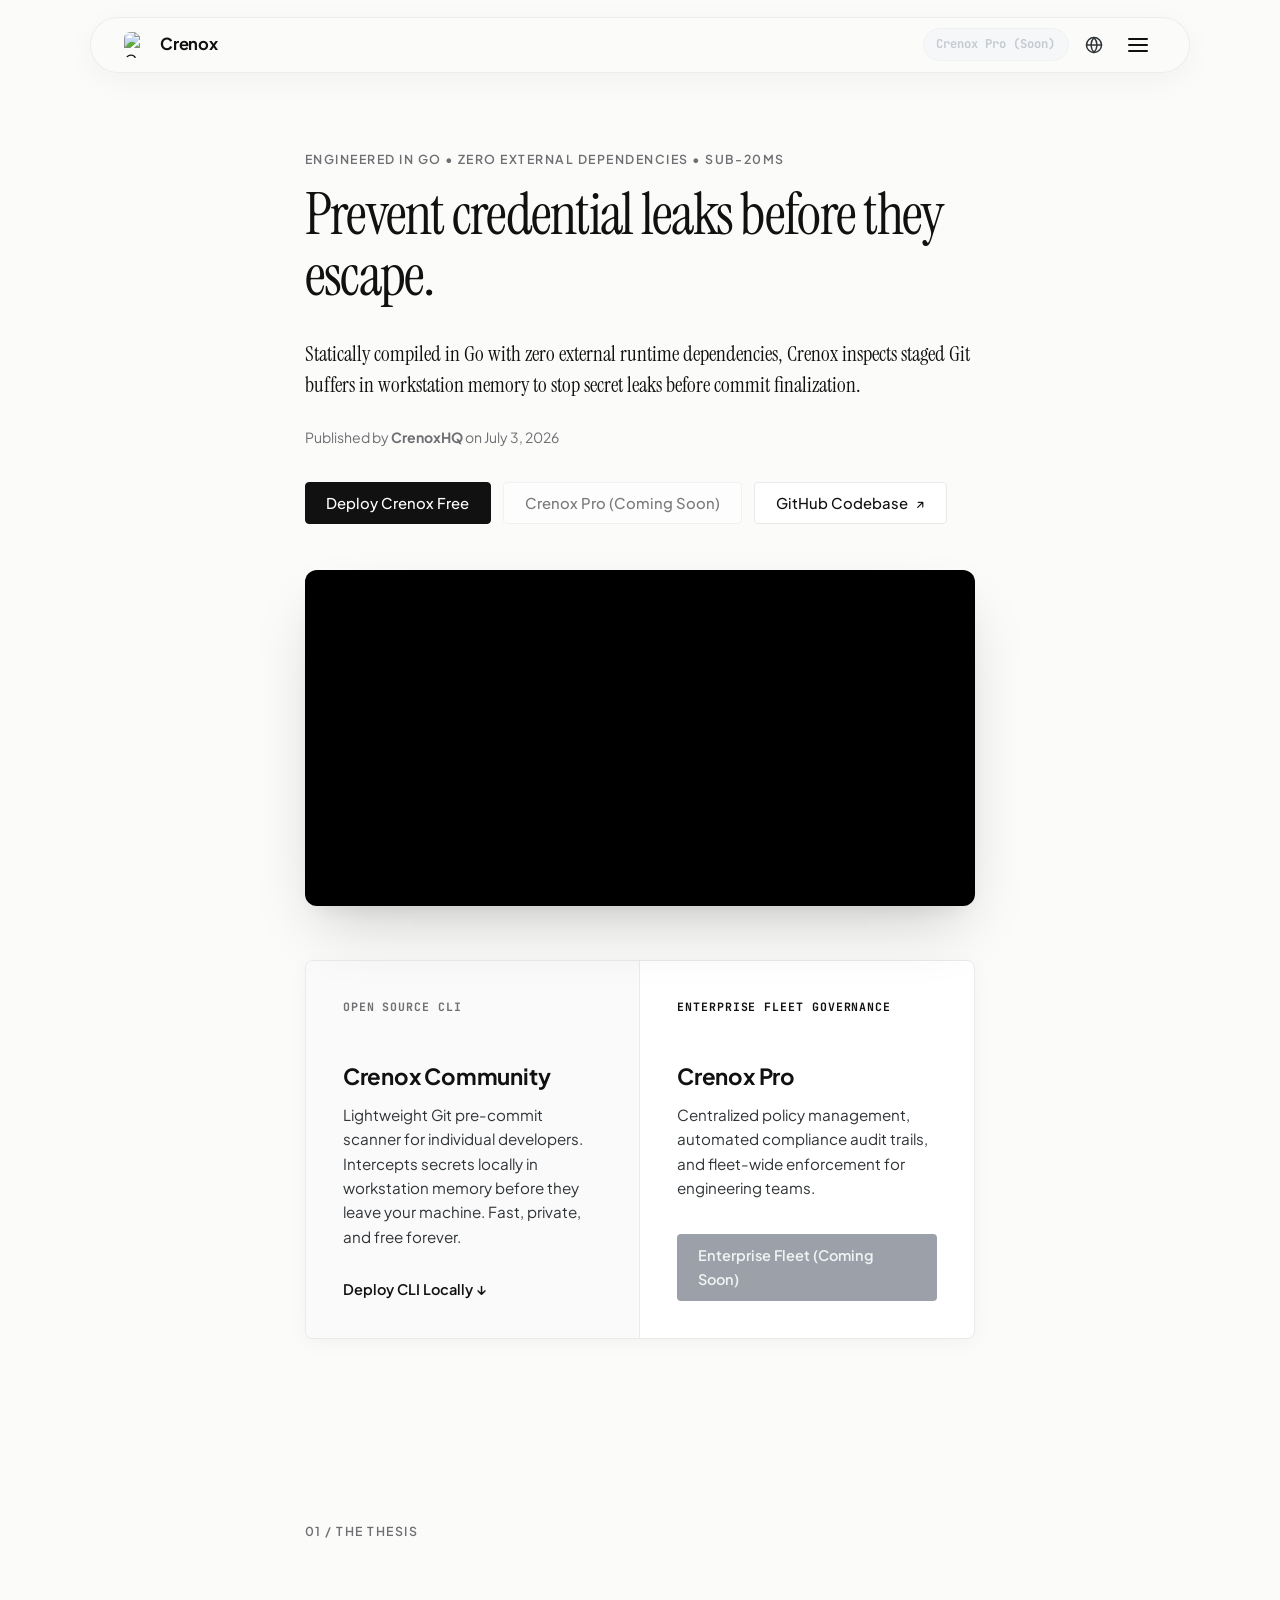
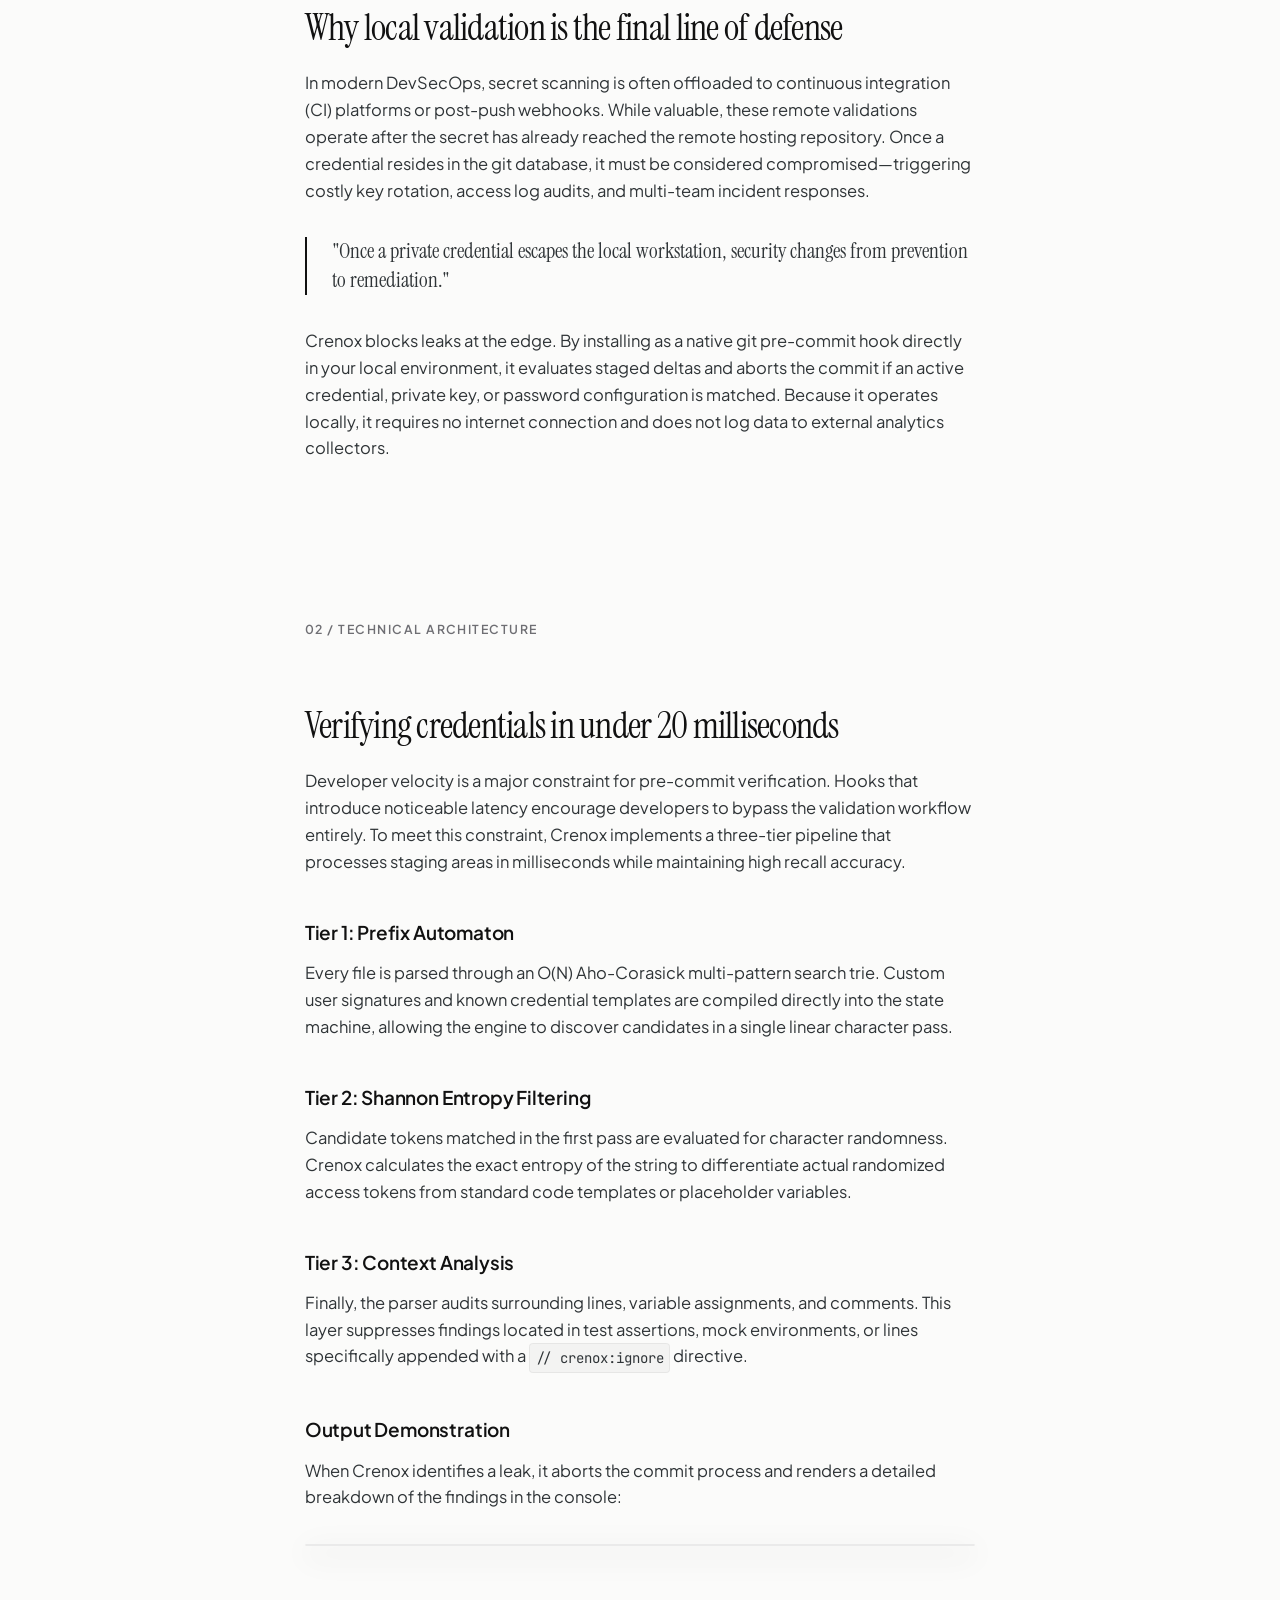
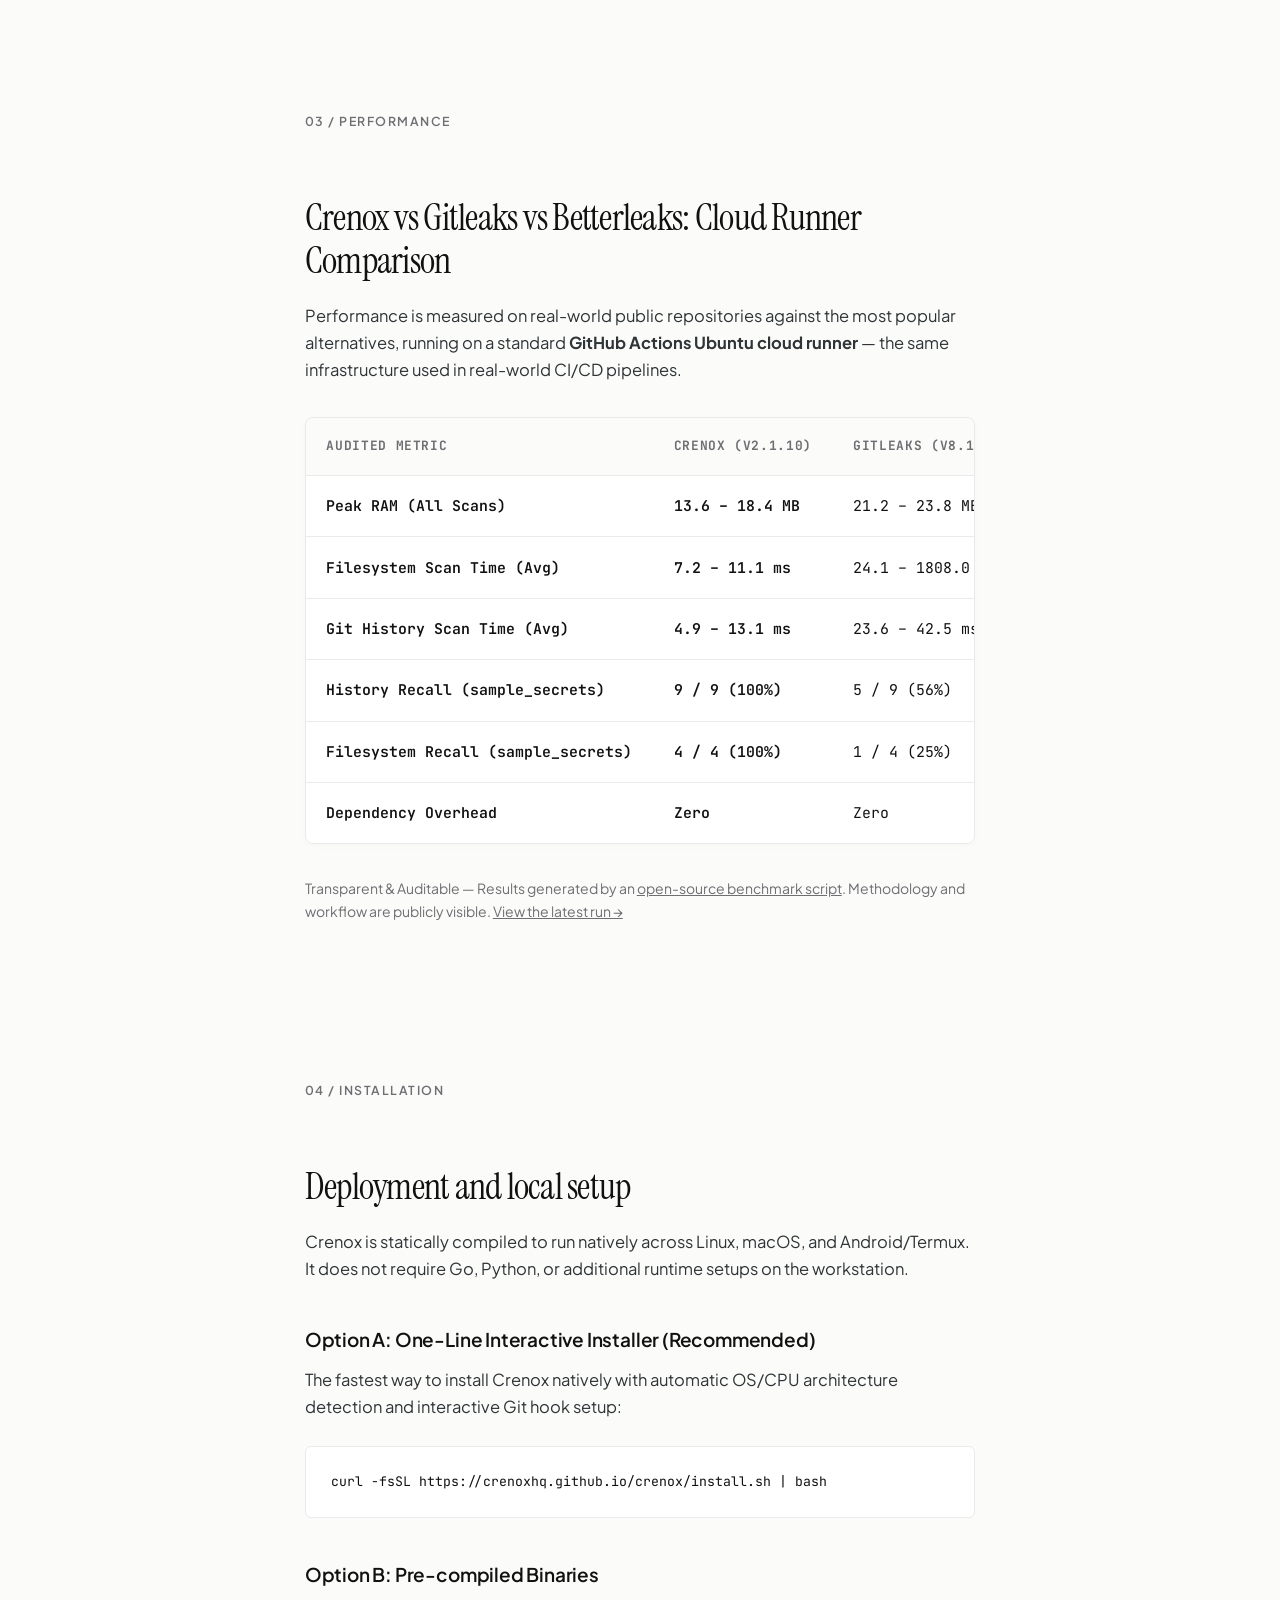
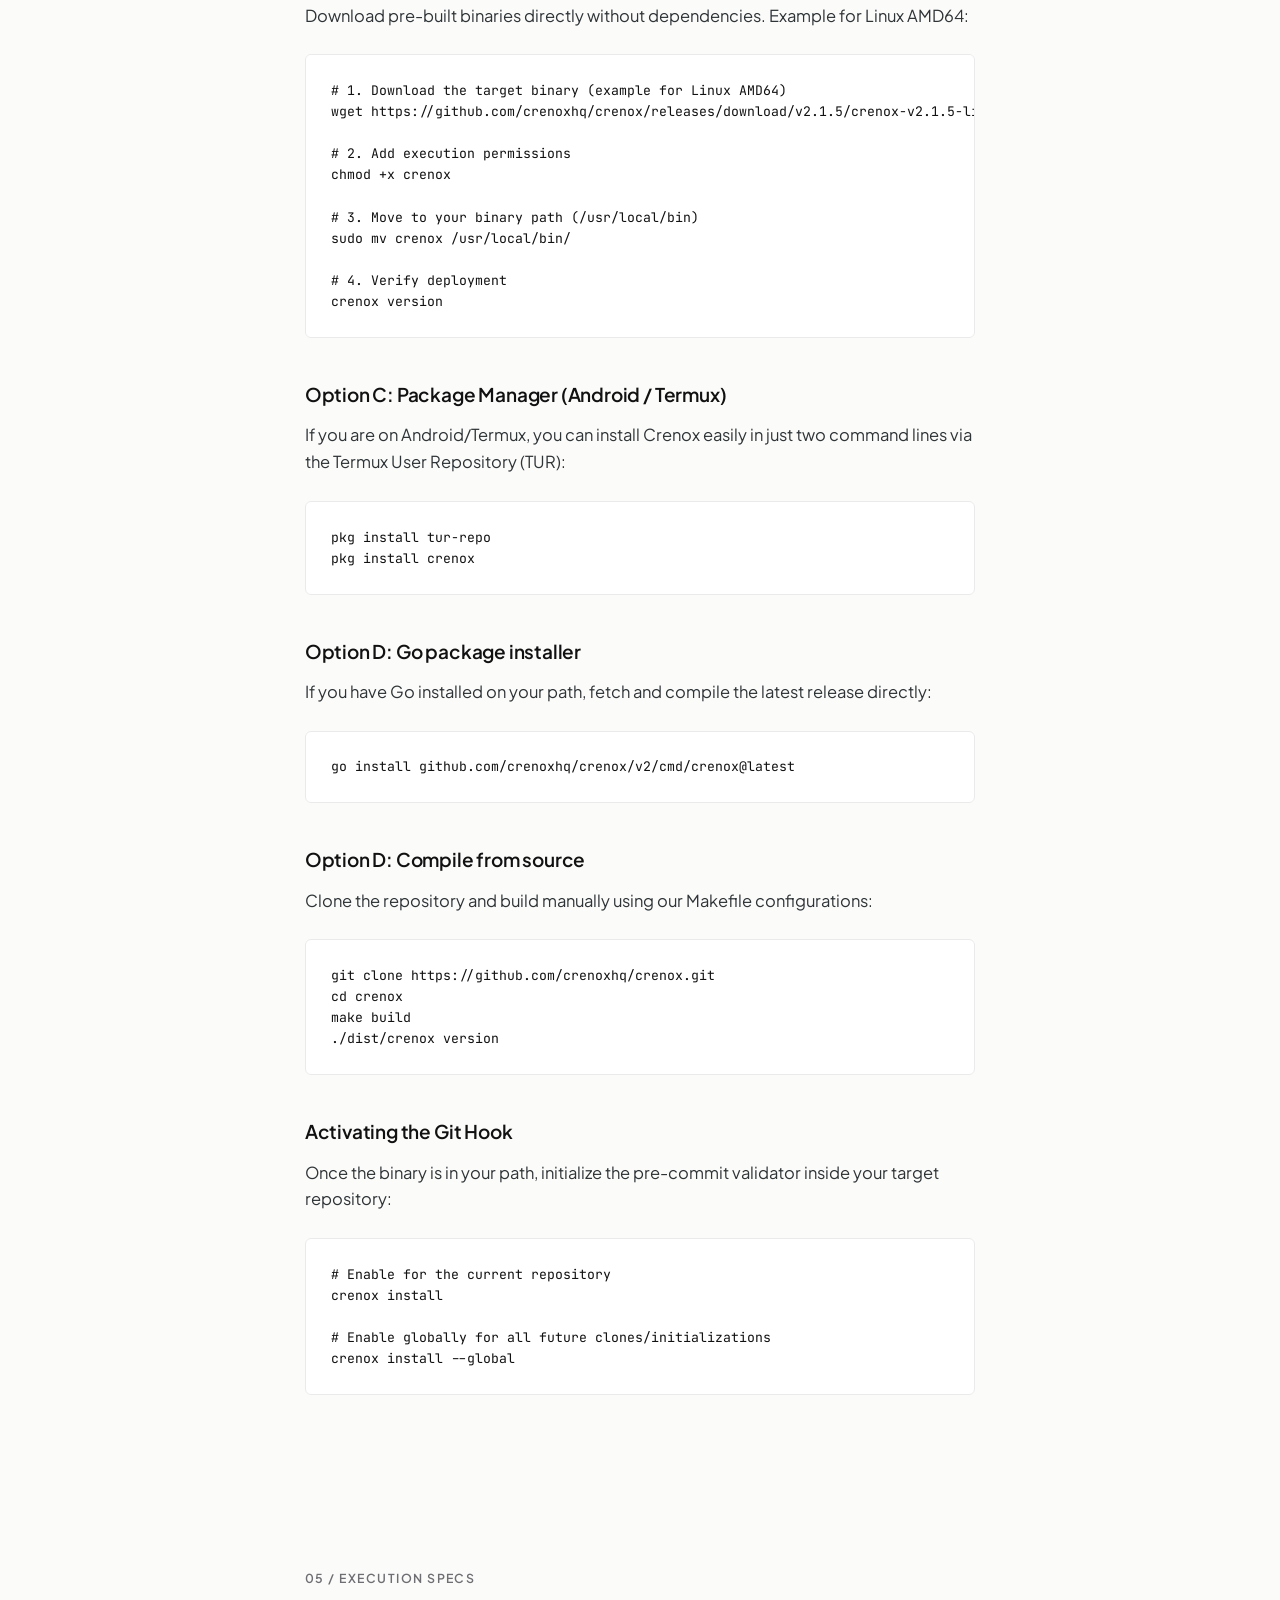
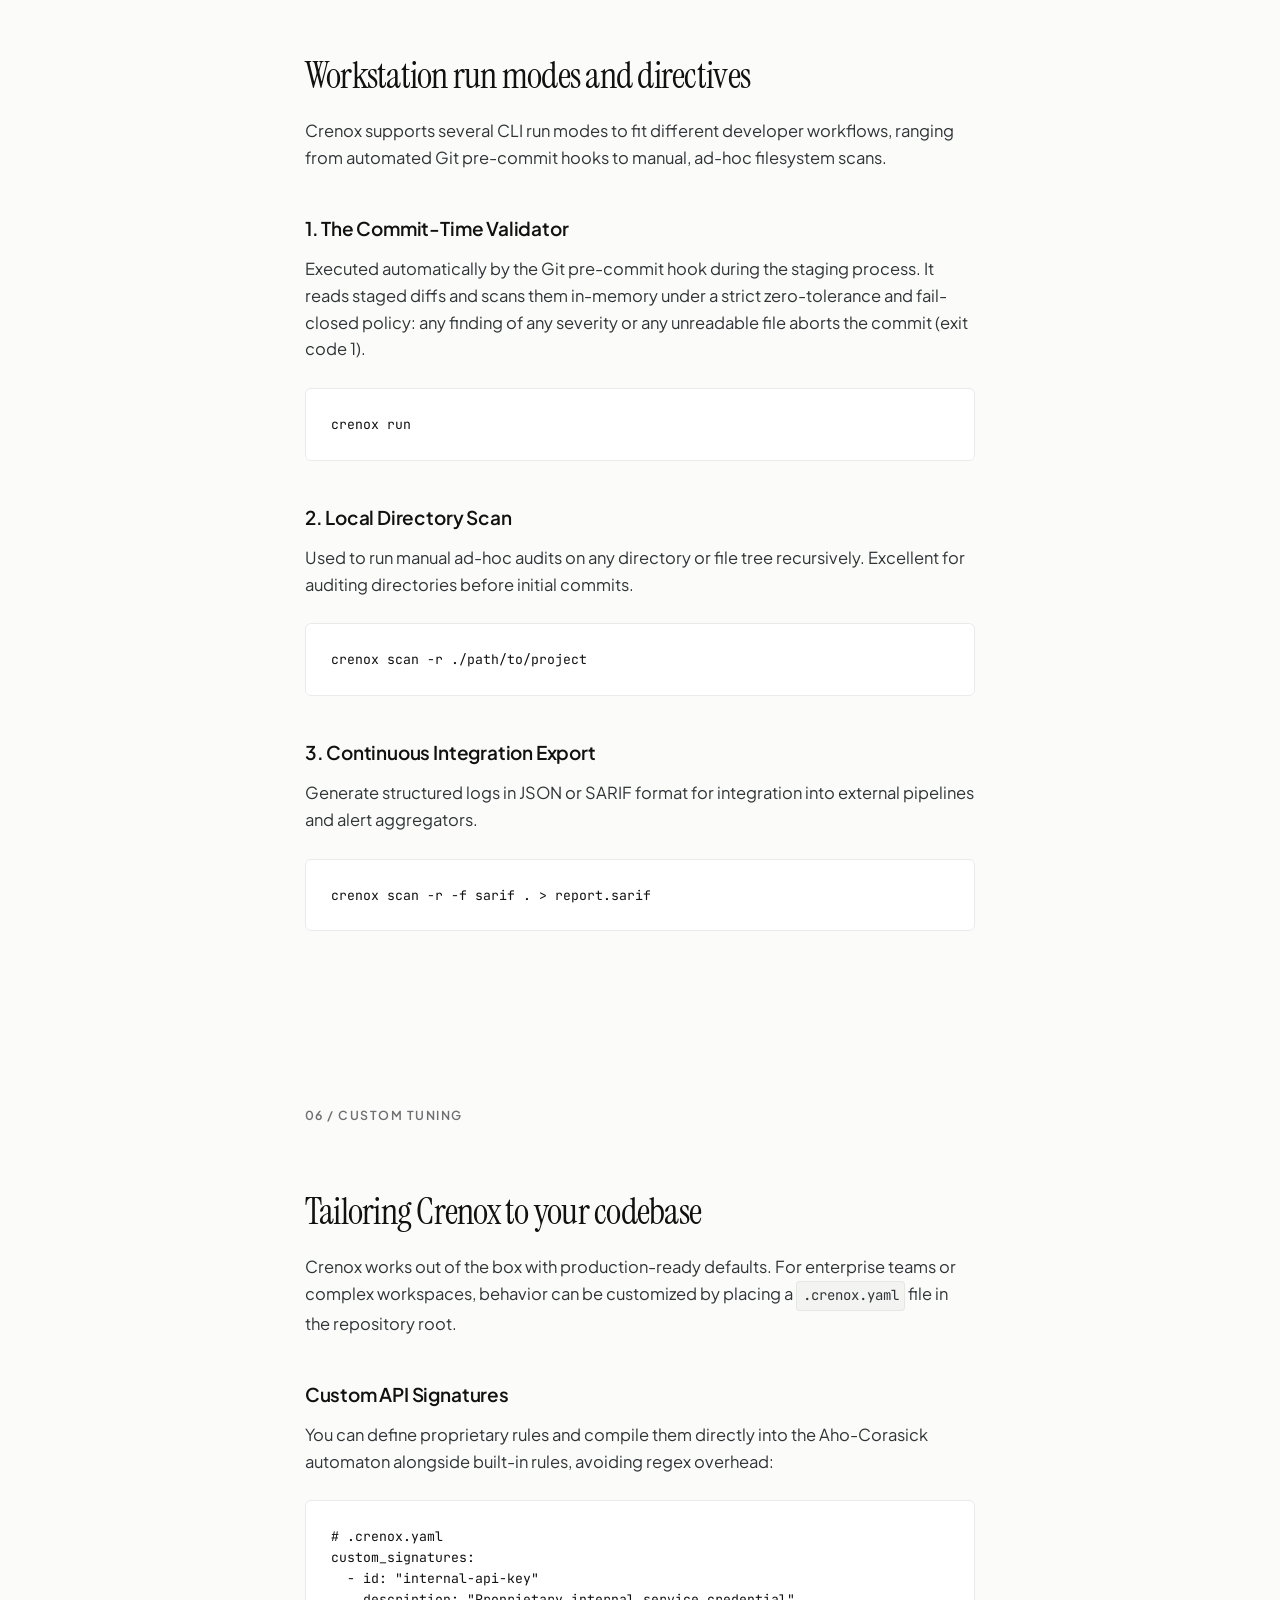
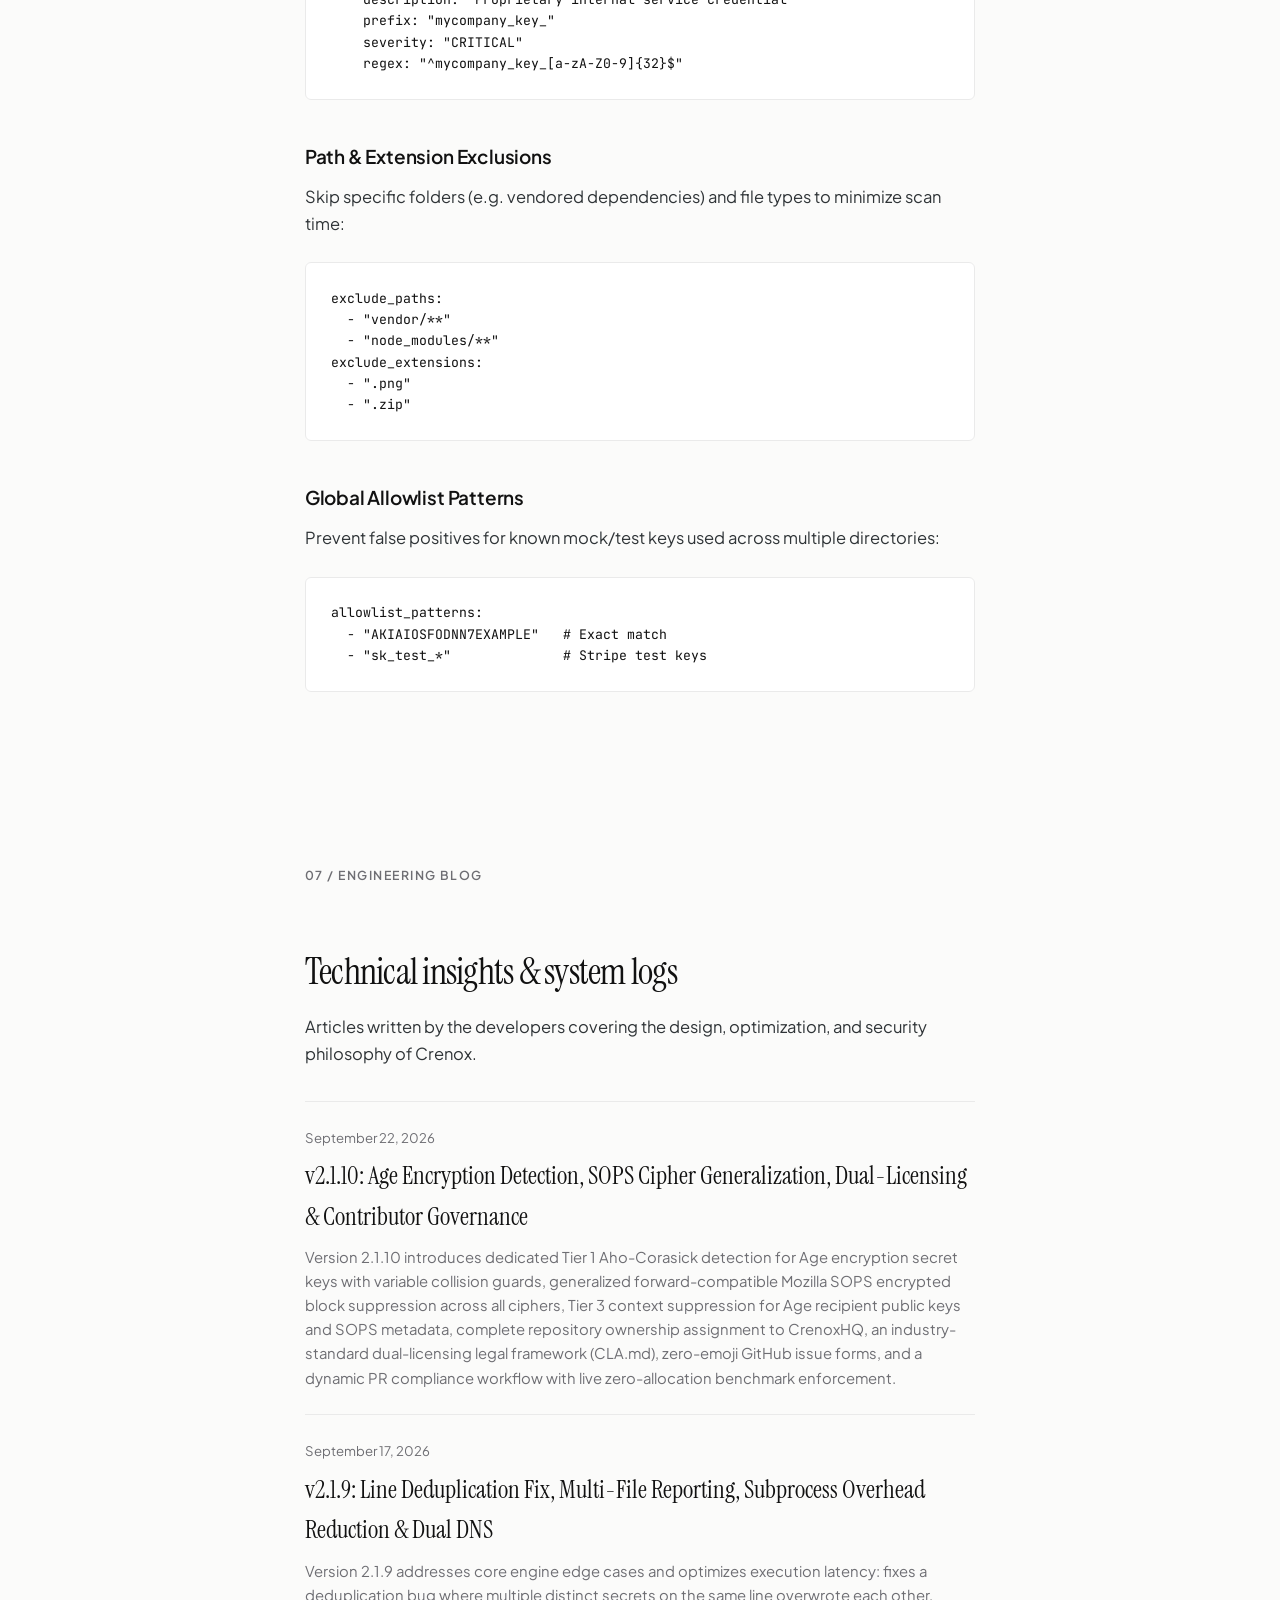
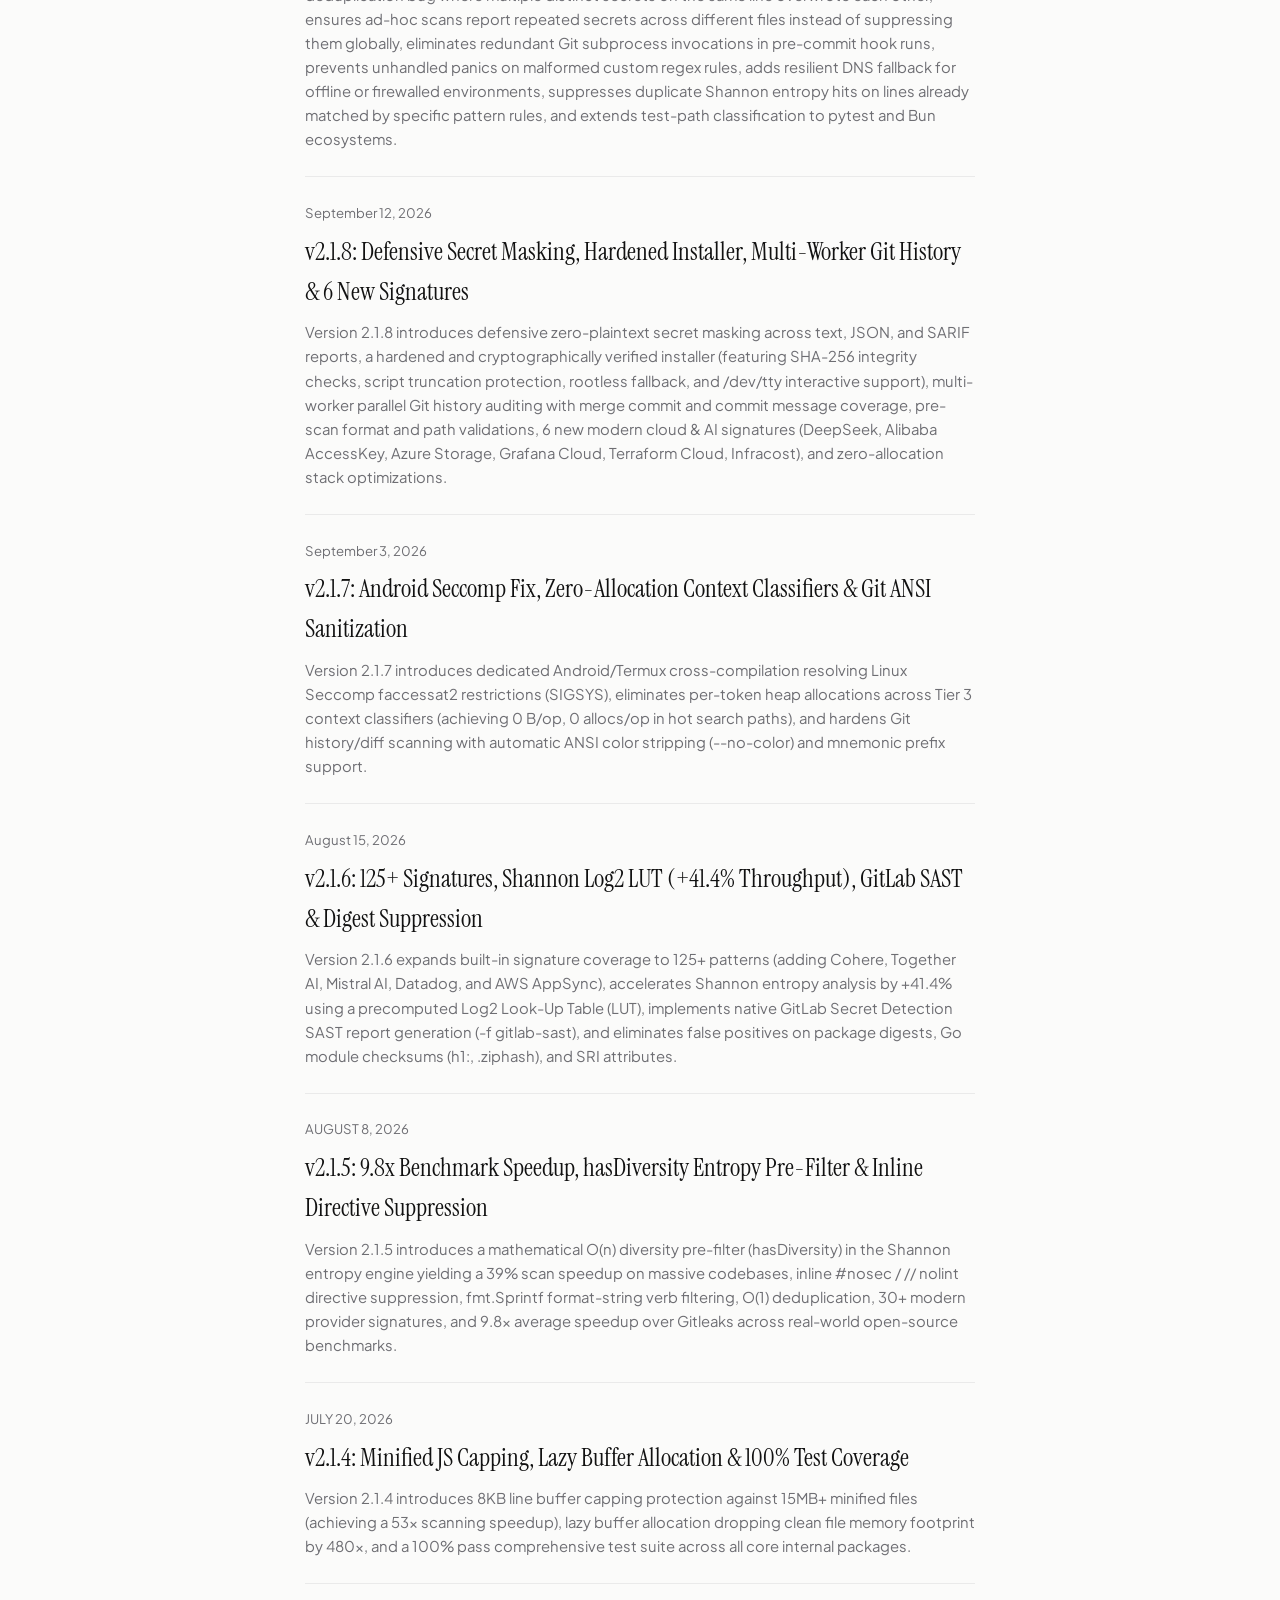
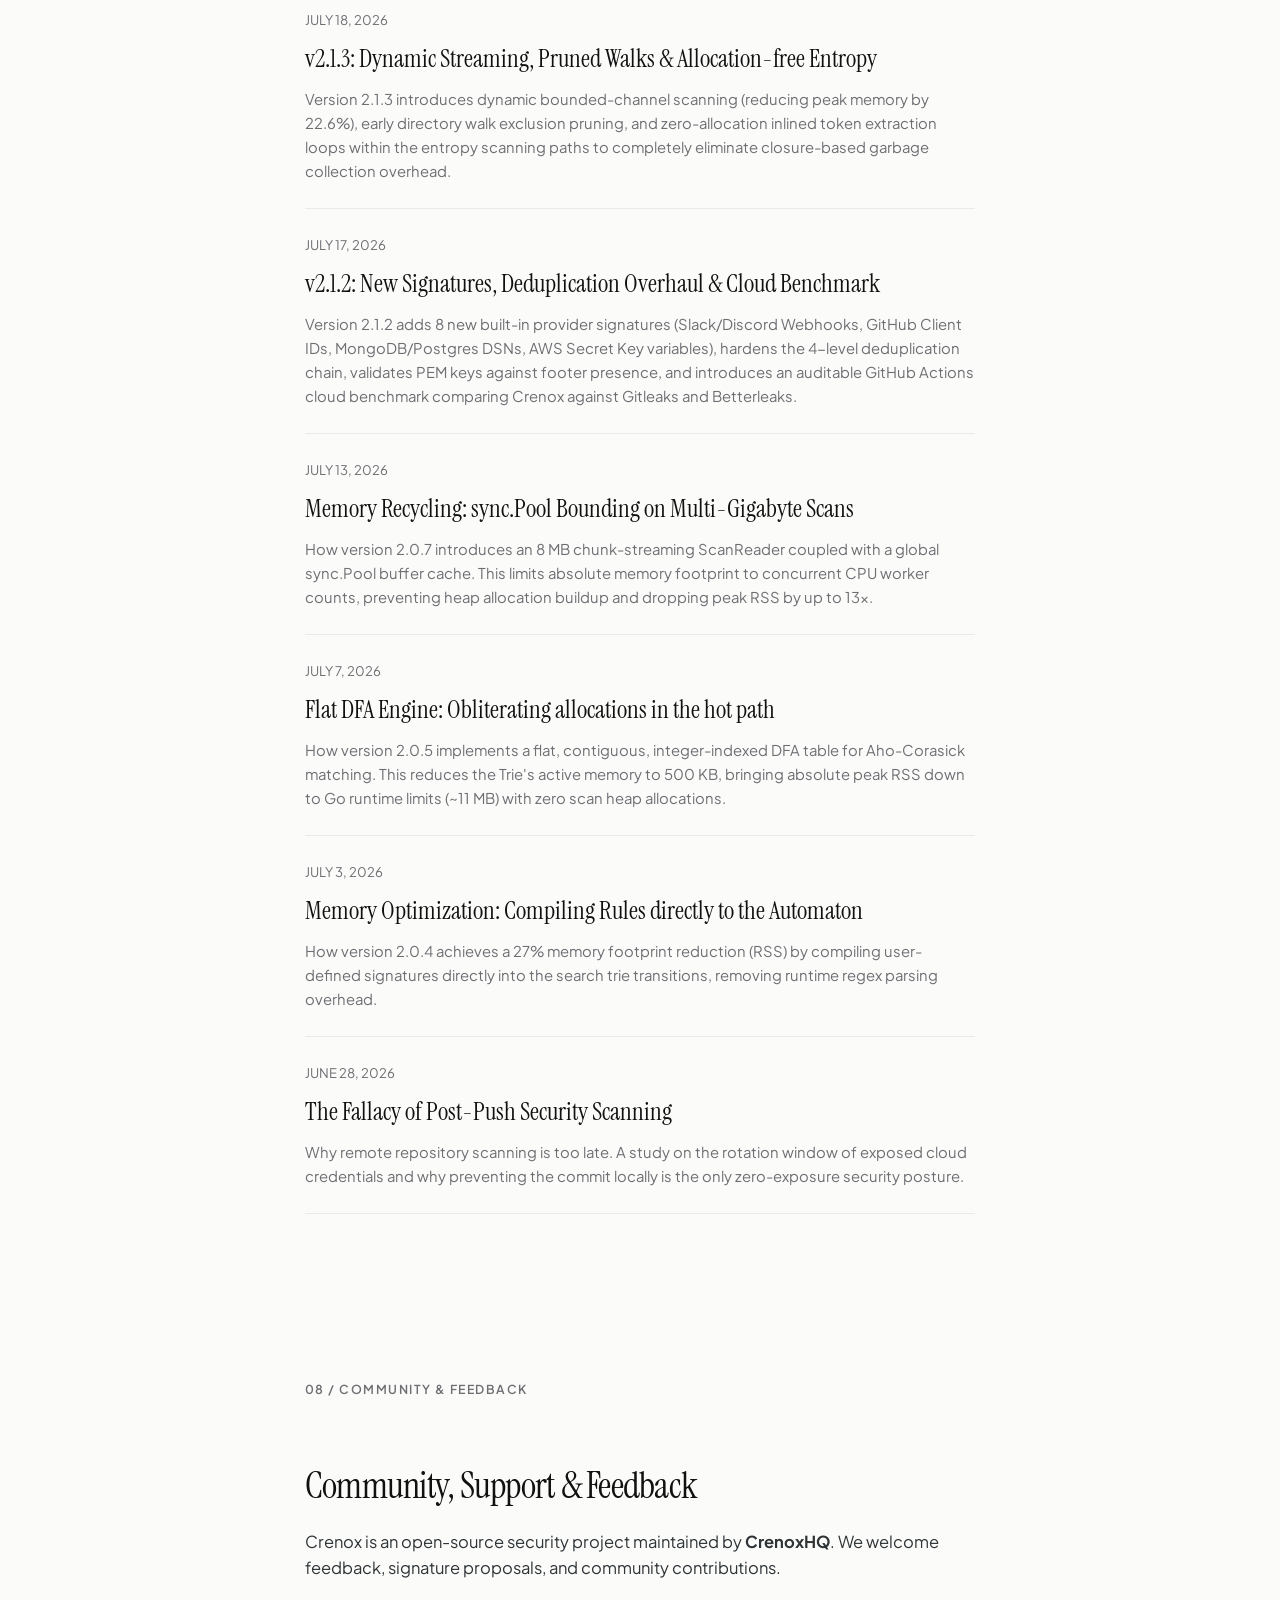
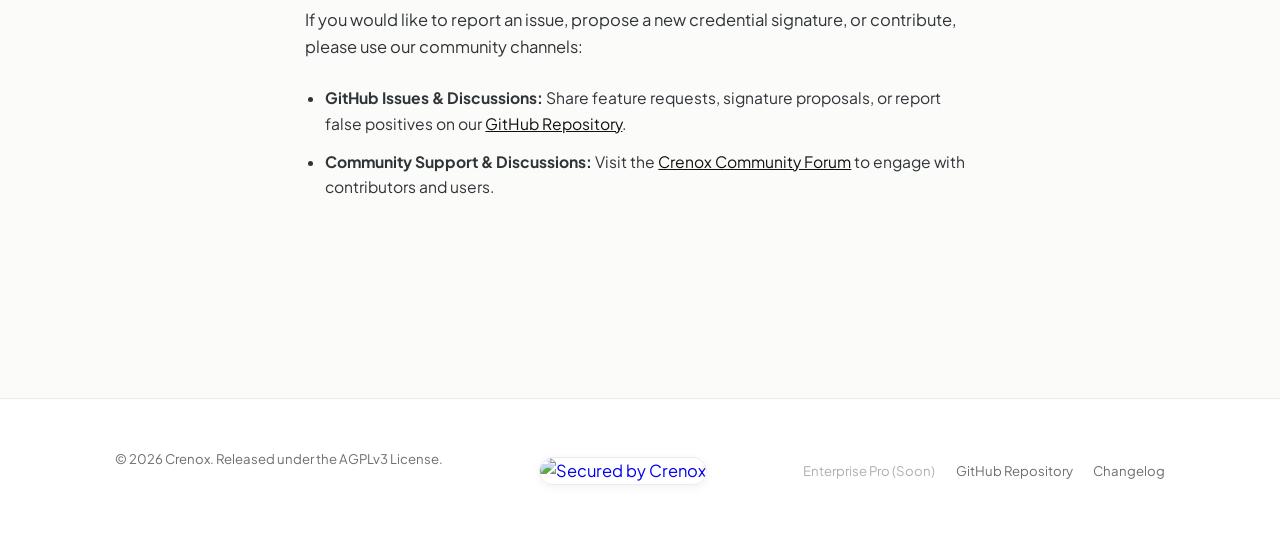
==== commit afca6b76: "docs: showcase pre-commit teaser demo and lock Crenox Pro preview actions" ====
--- a/docs/index.html
+++ b/docs/index.html
@@ -3,11 +3,11 @@
 <head>
     <meta charset="UTF-8">
     <meta name="viewport" content="width=device-width, initial-scale=1.0">
-    <title>Crenox (كرينوكس) — Ultra-Fast Git Secret Scanner & Pre-Commit Hook | Gitleaks Alternative</title>
+    <title>Crenox — Pre-Commit Secret Scanner & In-Memory Interception</title>
     
     <!-- Meta Descriptions for SEO -->
-    <meta name="description" content="Crenox is a zero-dependency, ultra-fast Git secret scanner and pre-commit hook written in Go. Detect leaked API keys, tokens, and credentials in under 20ms with 130+ signatures and GitLab SAST / GitHub SARIF reporting.">
-    <meta name="keywords" content="secret scanner, git secret scanner, secret detection tool, gitleaks alternative, git-secrets alternative, detect api keys, detect leaked passwords, pre-commit secret scanner, gitlab secret detection sast, sarif secret scanner, go secret scanner, devsecops secret scanner, فاحص أسرار, فحص الأسرار البرمجية">
+    <meta name="description" content="Crenox is an ultra-fast, zero-dependency Git pre-commit secret detector written in Go. Inspect staged buffers locally to block credential leaks before commit finalization.">
+    <meta name="keywords" content="Crenox, Crenox Pro, secret scanner, git secret scanner, secret detection tool, pre-commit hook, in-memory secret detection, go secret scanner, devsecops secret scanner, gitlab secret detection sast, sarif secret scanner">
     <meta name="author" content="CrenoxHQ">
     <meta name="robots" content="index, follow, max-snippet:-1, max-image-preview:large, max-video-preview:-1">
     <meta name="google-site-verification" content="googledc7329401f946fab">
@@ -23,18 +23,18 @@
     <!-- Open Graph / Facebook -->
     <meta property="og:type" content="website">
     <meta property="og:url" content="https://crenoxhq.github.io/crenox/">
-    <meta property="og:title" content="Crenox — Ultra-Fast Git Secret Scanner & Pre-Commit Hook (Gitleaks Alternative)">
-    <meta property="og:description" content="A zero-dependency, sub-20ms Git pre-commit secret detector written in Go. Prevent credential leaks at the developer workstation.">
+    <meta property="og:title" content="Crenox — Pre-Commit Secret Scanner & In-Memory Interception">
+    <meta property="og:description" content="A zero-dependency Git pre-commit secret detector written in Go. Block credential leaks in workstation memory before commit finalization.">
     <meta property="og:image" content="https://crenoxhq.github.io/crenox/social-preview.png">
-    <meta property="og:site_name" content="Crenox Secret Scanner">
+    <meta property="og:site_name" content="Crenox">
     <meta property="og:locale" content="en_US">
     <meta property="og:locale:alternate" content="ar_AR">
  
     <!-- Twitter -->
     <meta name="twitter:card" content="summary_large_image">
     <meta name="twitter:url" content="https://crenoxhq.github.io/crenox/">
-    <meta name="twitter:title" content="Crenox — Ultra-Fast Git Secret Scanner & Pre-Commit Hook">
-    <meta name="twitter:description" content="A zero-dependency Git pre-commit secret detector written in Go. Protect credentials locally in <20ms.">
+    <meta name="twitter:title" content="Crenox — Pre-Commit Secret Scanner">
+    <meta name="twitter:description" content="A zero-dependency Git pre-commit secret detector written in Go. Block credential leaks in workstation memory before commit finalization.">
     <meta name="twitter:image" content="https://crenoxhq.github.io/crenox/social-preview.png">
 
     <!-- Structured Data (JSON-LD Schema) for Google Search Rich Snippets -->
@@ -42,9 +42,9 @@
     {
       "@context": "https://schema.org",
       "@type": "SoftwareApplication",
-      "name": "Crenox",
-      "alternateName": ["Crenox Secret Scanner", "كرينوكس", "فاحص أسرار كرينوكس"],
-      "description": "A high-performance zero-dependency Git pre-commit secret scanner and credentials detector written in Go.",
+      "name": "Crenox Pro",
+      "alternateName": ["Crenox Pro", "Crenox", "كرينوكس برو"],
+      "description": "An on-premises Git pre-commit security platform and credential leak interception engine written in Go.",
       "operatingSystem": "Linux, macOS, Windows, Android (Termux)",
       "applicationCategory": "SecurityApplication",
       "softwareVersion": "2.1.10",
@@ -125,6 +125,7 @@
             </a>
             
             <div class="nav-controls">
+                <a href="pro.html" class="nav-enterprise-link nav-enterprise-disabled" aria-disabled="true" tabindex="-1" onclick="return false;" title="Coming soon">Crenox Pro (Soon)</a>
                 <a href="index-ar.html" class="lang-switch-btn" aria-label="Switch to Arabic" title="العربية">
                     <svg class="lang-icon" width="18" height="18" viewBox="0 0 24 24" fill="none" stroke="currentColor" stroke-width="2" stroke-linecap="round" stroke-linejoin="round">
                         <circle cx="12" cy="12" r="10"></circle>
@@ -140,6 +141,7 @@
             </div>
 
             <div class="nav-links" id="navLinks">
+                <a href="pro.html" class="nav-link nav-link-disabled" aria-disabled="true" tabindex="-1" onclick="return false;" title="Coming soon">Enterprise Pro (Soon)</a>
                 <a href="#philosophy" class="nav-link">Philosophy</a>
                 <a href="#pipeline" class="nav-link">Pipeline</a>
                 <a href="#benchmarks" class="nav-link">Performance</a>
@@ -163,36 +165,56 @@
         <!-- Hero Section -->
         <article class="hero-section">
             <div class="eyebrow">
-                Engineering Release Notes
-            </div>
-            <h1 class="hero-title">Git Secret Scanner: Preventing credential leaks locally.</h1>
-            <p class="text-lead">Statically compiled in Go with zero external runtime dependencies, Crenox evaluates staged files locally to prevent credential leakage before they leave the developer workstation.</p>
+                Engineered in Go &bull; Zero External Dependencies &bull; Sub-20ms
+            </div>
+            <h1 class="hero-title">Prevent credential leaks before they escape.</h1>
+            <p class="text-lead">Statically compiled in Go with zero external runtime dependencies, Crenox inspects staged Git buffers in workstation memory to stop secret leaks before commit finalization.</p>
             
             <p class="text-muted" style="font-size: 0.85rem; margin-top: -1rem;">Published by <strong>CrenoxHQ</strong> on July 3, 2026</p>
 
             <div class="hero-actions">
-                <a href="#installation" class="btn btn-primary">Deploy Crenox</a>
+                <a href="#installation" class="btn btn-primary">Deploy Crenox Free</a>
+                <a href="pro.html" class="btn btn-secondary btn-disabled" aria-disabled="true" tabindex="-1" onclick="return false;" title="Coming soon">
+                    Crenox Pro (Coming Soon)
+                </a>
                 <a href="https://github.com/crenoxhq/crenox" target="_blank" class="btn btn-secondary">
                     GitHub Codebase
                     <span class="btn-icon">↗</span>
                 </a>
             </div>
-            
-            <div style="margin-top: 2rem; display: flex; align-items: center;">
-                <a href="https://www.producthunt.com/products/crenox-leak-secret-scanner?embed=true&amp;utm_source=badge-featured&amp;utm_medium=badge&amp;utm_campaign=badge-crenox-secret-scanner" target="_blank" rel="noopener noreferrer"><img alt="Crenox Secret Scanner - Context-aware Git secret scanner in Go | Product Hunt" width="250" height="54" src="https://api.producthunt.com/widgets/embed-image/v1/featured.svg?post_id=1196224&amp;theme=neutral&amp;t=1784131078630" style="width: 250px; height: 54px; border-radius: 6px;"></a>
-            </div>
-
-            <!-- Institutional Enterprise Callout -->
-            <div class="pro-callout-card">
-                <div class="pro-callout-content" style="max-width: 100%;">
-                    <div class="pro-callout-badge">
-                        <span class="pro-badge-dot"></span>
-                        Under Active Development &bull; Enterprise Fleet Governance
+
+
+            <!-- Video Demonstration -->
+            <div class="hero-video-frame">
+                <video class="hero-video-player" autoplay loop muted playsinline controls preload="metadata" poster="logo.png">
+                    <source src="crenox-demo.mp4" type="video/mp4">
+                    Your browser does not support HTML5 video playback.
+                </video>
+            </div>
+
+            <!-- Edition Architecture Bridge -->
+            <div class="tier-bridge-card">
+                <div class="tier-bridge-side">
+                    <div>
+                        <div class="tier-bridge-tag">Open Source CLI</div>
+                        <h3 class="tier-bridge-heading">Crenox Community</h3>
+                        <p class="tier-bridge-desc">
+                            Lightweight Git pre-commit scanner for individual developers. Intercepts secrets locally in workstation memory before they leave your machine. Fast, private, and free forever.
+                        </p>
                     </div>
-                    <h2 class="pro-callout-title">Crenox Pro &mdash; Enterprise Fleet Controller</h2>
-                    <p class="pro-callout-desc">
-                        We are currently engineering Crenox Pro: a sovereign, on-premises, air-gapped controller for centralized policy distribution, immutable tamper-evident audit ledgers, and developer fleet compliance. Official release and specifications will be announced soon.
-                    </p>
+                    <a href="#installation" class="tier-bridge-action">Deploy CLI Locally &darr;</a>
+                </div>
+                <div class="tier-bridge-side">
+                    <div>
+                        <div class="tier-bridge-tag pro">Enterprise Fleet Governance</div>
+                        <h3 class="tier-bridge-heading">Crenox Pro</h3>
+                        <p class="tier-bridge-desc">
+                            Centralized policy management, automated compliance audit trails, and fleet-wide enforcement for engineering teams.
+                        </p>
+                    </div>
+                    <a href="pro.html" class="tier-bridge-btn-pro tier-bridge-btn-disabled" aria-disabled="true" tabindex="-1" onclick="return false;" title="Coming soon">
+                        Enterprise Fleet (Coming Soon)
+                    </a>
                 </div>
             </div>
         </article>
@@ -528,6 +550,7 @@
                 </a>
             </div>
             <div class="footer-links">
+                <a href="pro.html" class="footer-link footer-link-disabled" aria-disabled="true" tabindex="-1" onclick="return false;" title="Coming soon">Enterprise Pro (Soon)</a>
                 <a href="https://github.com/crenoxhq/crenox" target="_blank" class="footer-link">GitHub Repository</a>
                 <a href="https://github.com/crenoxhq/crenox/blob/main/CHANGELOG.md" target="_blank" class="footer-link">Changelog</a>
             </div>
--- a/docs/style.css
+++ b/docs/style.css
@@ -950,3 +950,185 @@
         white-space: nowrap;
     }
 }
+
+/* --- High-End Cinematic Video Showcase --- */
+.hero-video-frame {
+    margin: 2.75rem auto 3.25rem auto;
+    position: relative;
+    max-width: 900px;
+    background: #000000;
+    border-radius: 12px;
+    border: 1px solid rgba(0, 0, 0, 0.1);
+    box-shadow: 0 30px 60px -15px rgba(0, 0, 0, 0.18), 0 10px 24px -8px rgba(0, 0, 0, 0.08);
+    overflow: hidden;
+    line-height: 0;
+}
+
+.hero-video-player {
+    width: 100%;
+    height: auto;
+    display: block;
+    max-height: 520px;
+    background: #000000;
+    outline: none;
+    object-fit: cover;
+}
+
+/* --- Discreet Enterprise Pro Nav Link --- */
+.nav-enterprise-link {
+    font-family: var(--font-mono);
+    font-size: 0.74rem;
+    font-weight: 700;
+    color: var(--color-text-primary);
+    text-decoration: none;
+    background: #F1F5F9;
+    padding: 0.35rem 0.75rem;
+    border-radius: 100px;
+    border: 1px solid var(--color-border);
+    transition: var(--transition-clean);
+    white-space: nowrap;
+}
+
+.nav-enterprise-link:hover {
+    background: #E2E8F0;
+    border-color: #CBD5E1;
+}
+
+/* --- Edition Architecture Bridge Card --- */
+.tier-bridge-card {
+    display: grid;
+    grid-template-columns: 1fr 1fr;
+    gap: 0;
+    background: #FFFFFF;
+    border: 1px solid var(--color-border);
+    border-radius: 8px;
+    margin: 3rem 0;
+    box-shadow: 0 4px 20px rgba(0, 0, 0, 0.04);
+    overflow: hidden;
+}
+
+@media (max-width: 768px) {
+    .tier-bridge-card {
+        grid-template-columns: 1fr;
+    }
+}
+
+.tier-bridge-side {
+    padding: 2.25rem 2.25rem;
+    display: flex;
+    flex-direction: column;
+    justify-content: space-between;
+}
+
+.tier-bridge-side:first-child {
+    background: #FAFAFA;
+    border-right: 1px solid var(--color-border);
+}
+
+html[dir="rtl"] .tier-bridge-side:first-child {
+    border-right: none;
+    border-left: 1px solid var(--color-border);
+}
+
+@media (max-width: 768px) {
+    .tier-bridge-side:first-child {
+        border-right: none;
+        border-bottom: 1px solid var(--color-border);
+    }
+    html[dir="rtl"] .tier-bridge-side:first-child {
+        border-left: none;
+        border-bottom: 1px solid var(--color-border);
+    }
+}
+
+.tier-bridge-tag {
+    font-family: var(--font-mono);
+    font-size: 0.7rem;
+    font-weight: 700;
+    text-transform: uppercase;
+    letter-spacing: 0.08em;
+    color: var(--color-text-muted);
+    margin-bottom: 0.5rem;
+}
+
+.tier-bridge-tag.pro {
+    color: var(--color-text-primary);
+}
+
+.tier-bridge-heading {
+    font-size: 1.35rem;
+    font-weight: 700;
+    color: var(--color-text-primary);
+    margin-bottom: 0.55rem;
+    letter-spacing: -0.01em;
+}
+
+.tier-bridge-desc {
+    font-size: 0.92rem;
+    color: var(--color-text-secondary);
+    line-height: 1.6;
+    margin-bottom: 1.75rem;
+    flex-grow: 1;
+}
+
+.tier-bridge-action {
+    display: inline-flex;
+    align-items: center;
+    gap: 0.4rem;
+    font-size: 0.88rem;
+    font-weight: 600;
+    text-decoration: none;
+    color: var(--color-text-primary);
+}
+
+.tier-bridge-action:hover {
+    text-decoration: underline;
+    text-underline-offset: 3px;
+}
+
+.tier-bridge-btn-pro {
+    background: #111111;
+    color: #FFFFFF !important;
+    padding: 0.6rem 1.25rem;
+    border-radius: 4px;
+    font-size: 0.88rem;
+    font-weight: 600;
+    text-decoration: none;
+    display: inline-flex;
+    align-items: center;
+    gap: 0.45rem;
+    align-self: flex-start;
+    transition: var(--transition-clean);
+}
+
+.tier-bridge-btn-pro:hover {
+    background: #333333;
+}
+
+/* --- Disabled Pro States --- */
+.btn-disabled,
+.tier-bridge-btn-disabled,
+.nav-enterprise-disabled,
+.nav-link-disabled,
+.footer-link-disabled {
+    opacity: 0.55 !important;
+    cursor: not-allowed !important;
+    pointer-events: none !important;
+    user-select: none !important;
+}
+
+.tier-bridge-btn-pro.tier-bridge-btn-disabled {
+    background: #4B5563 !important;
+    color: #E5E7EB !important;
+}
+
+.nav-enterprise-link.nav-enterprise-disabled {
+    background: #F3F4F6 !important;
+    color: #9CA3AF !important;
+    border-color: #E5E7EB !important;
+}
+
+
+
+
+
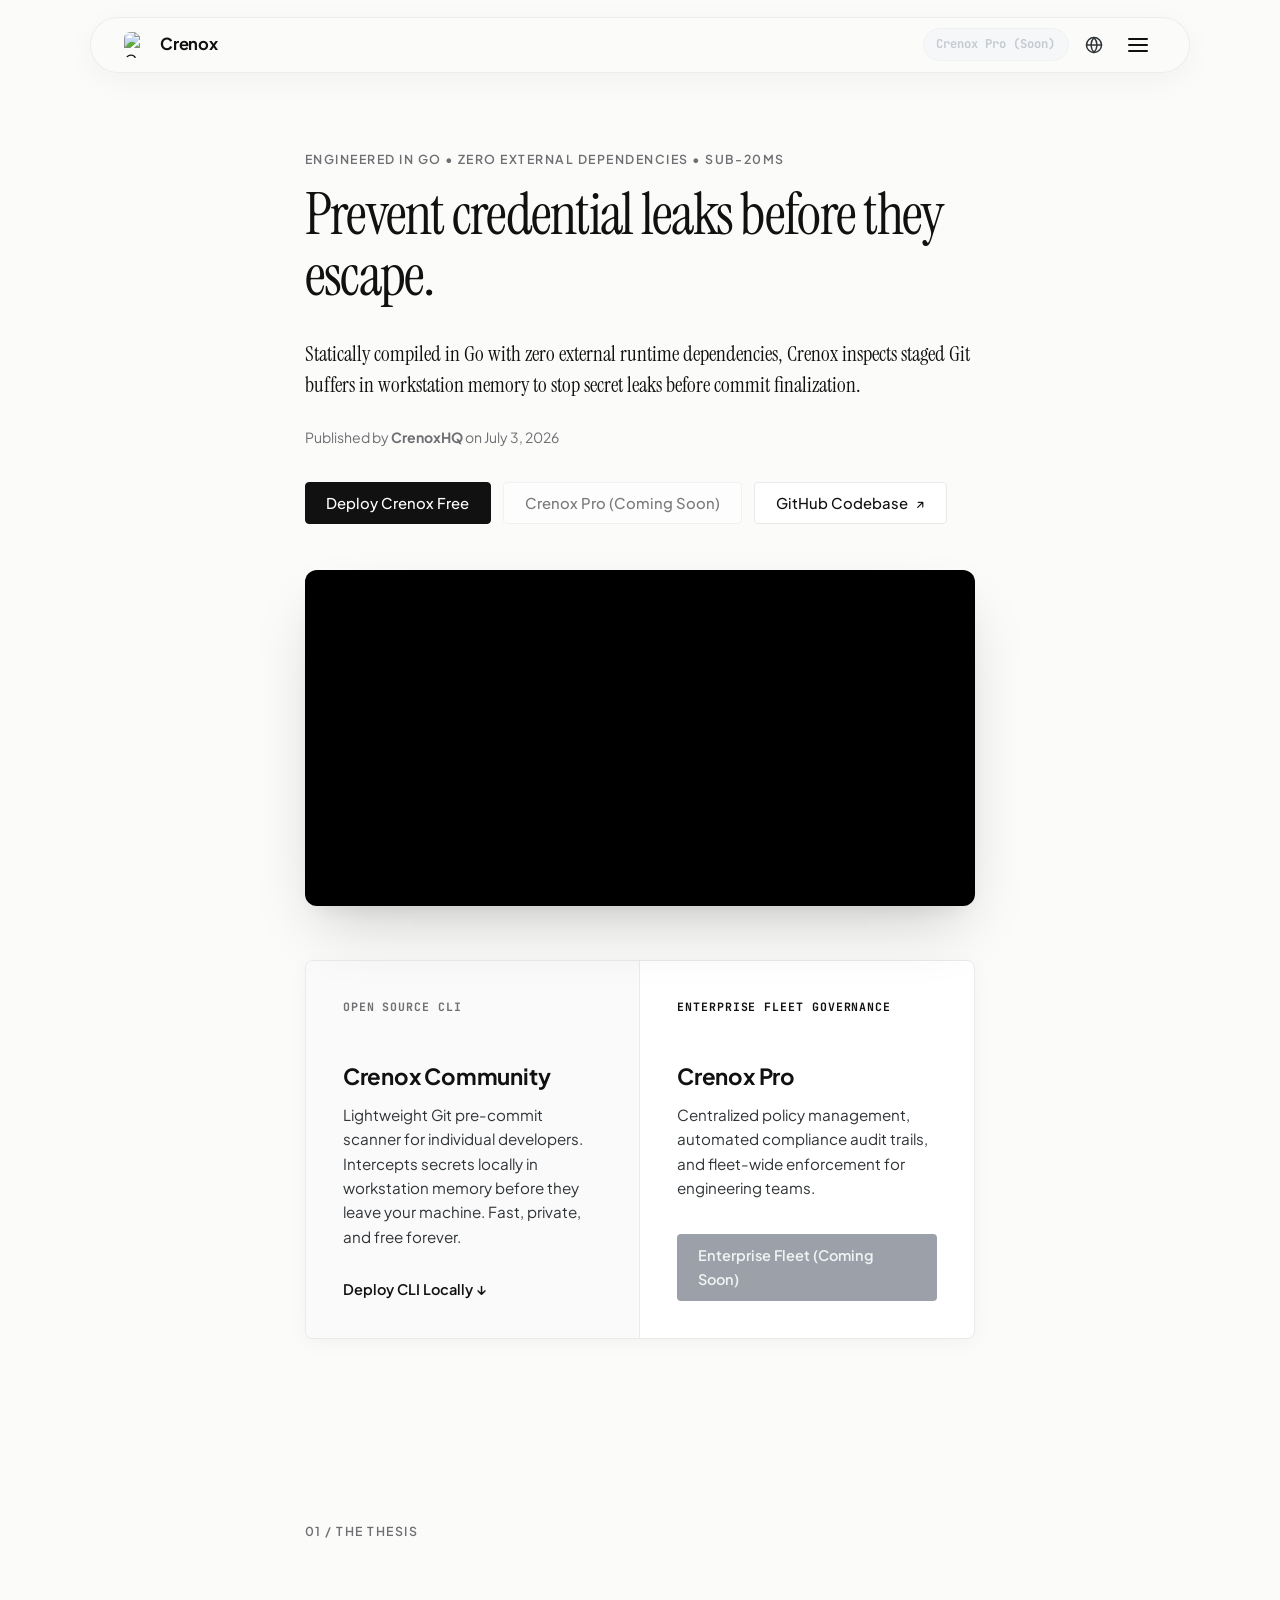
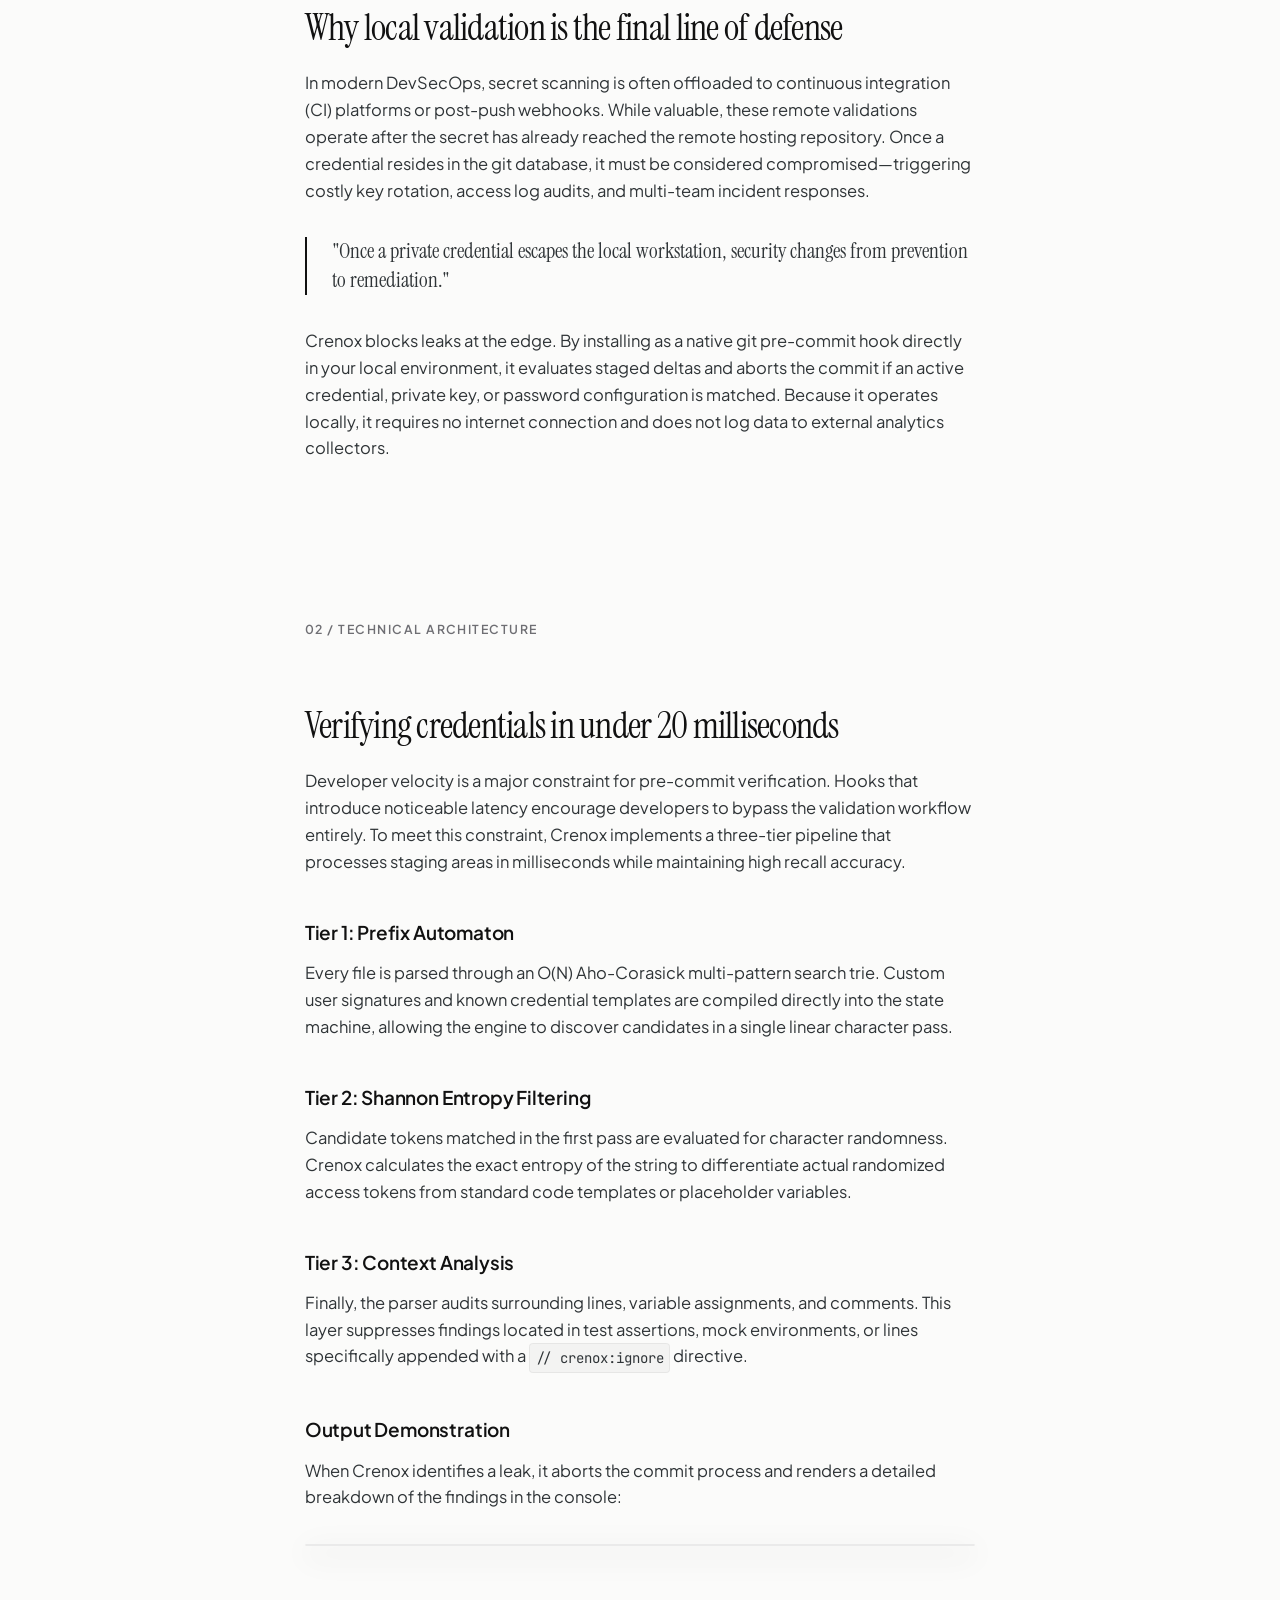
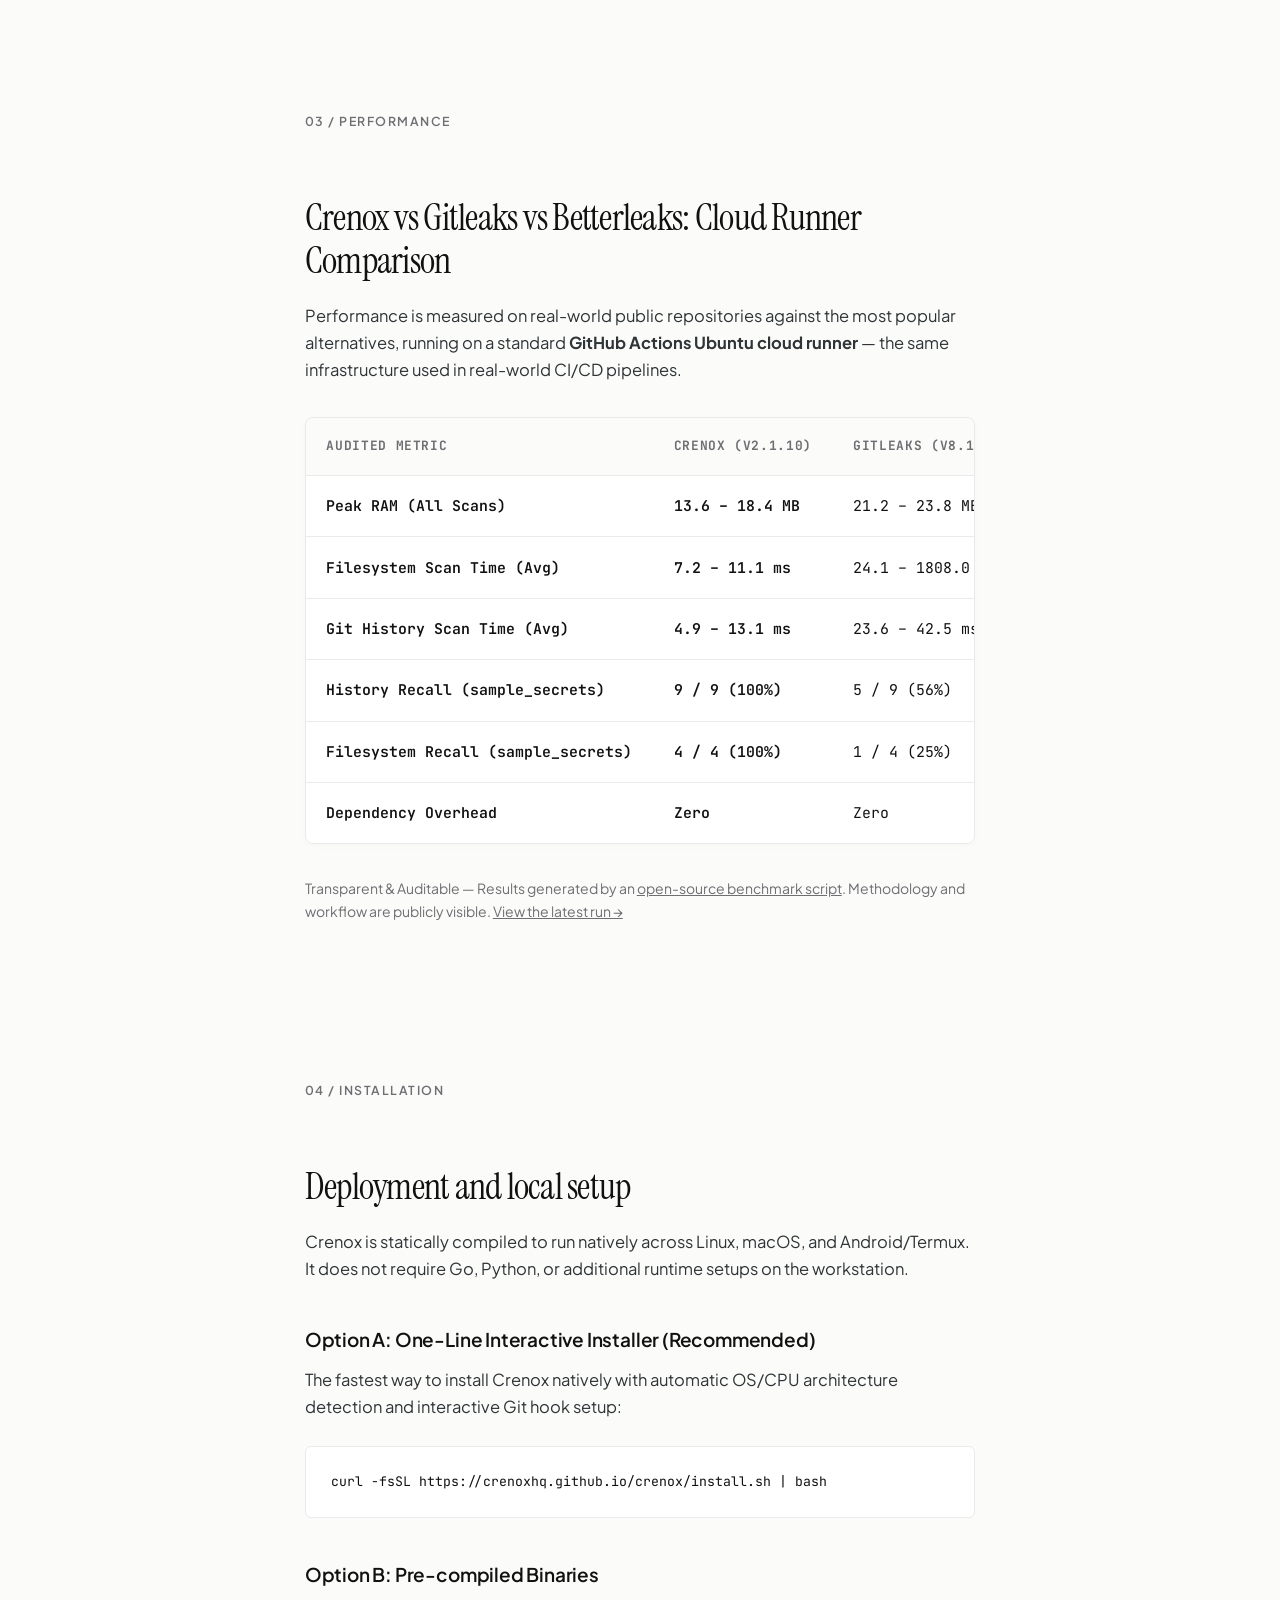
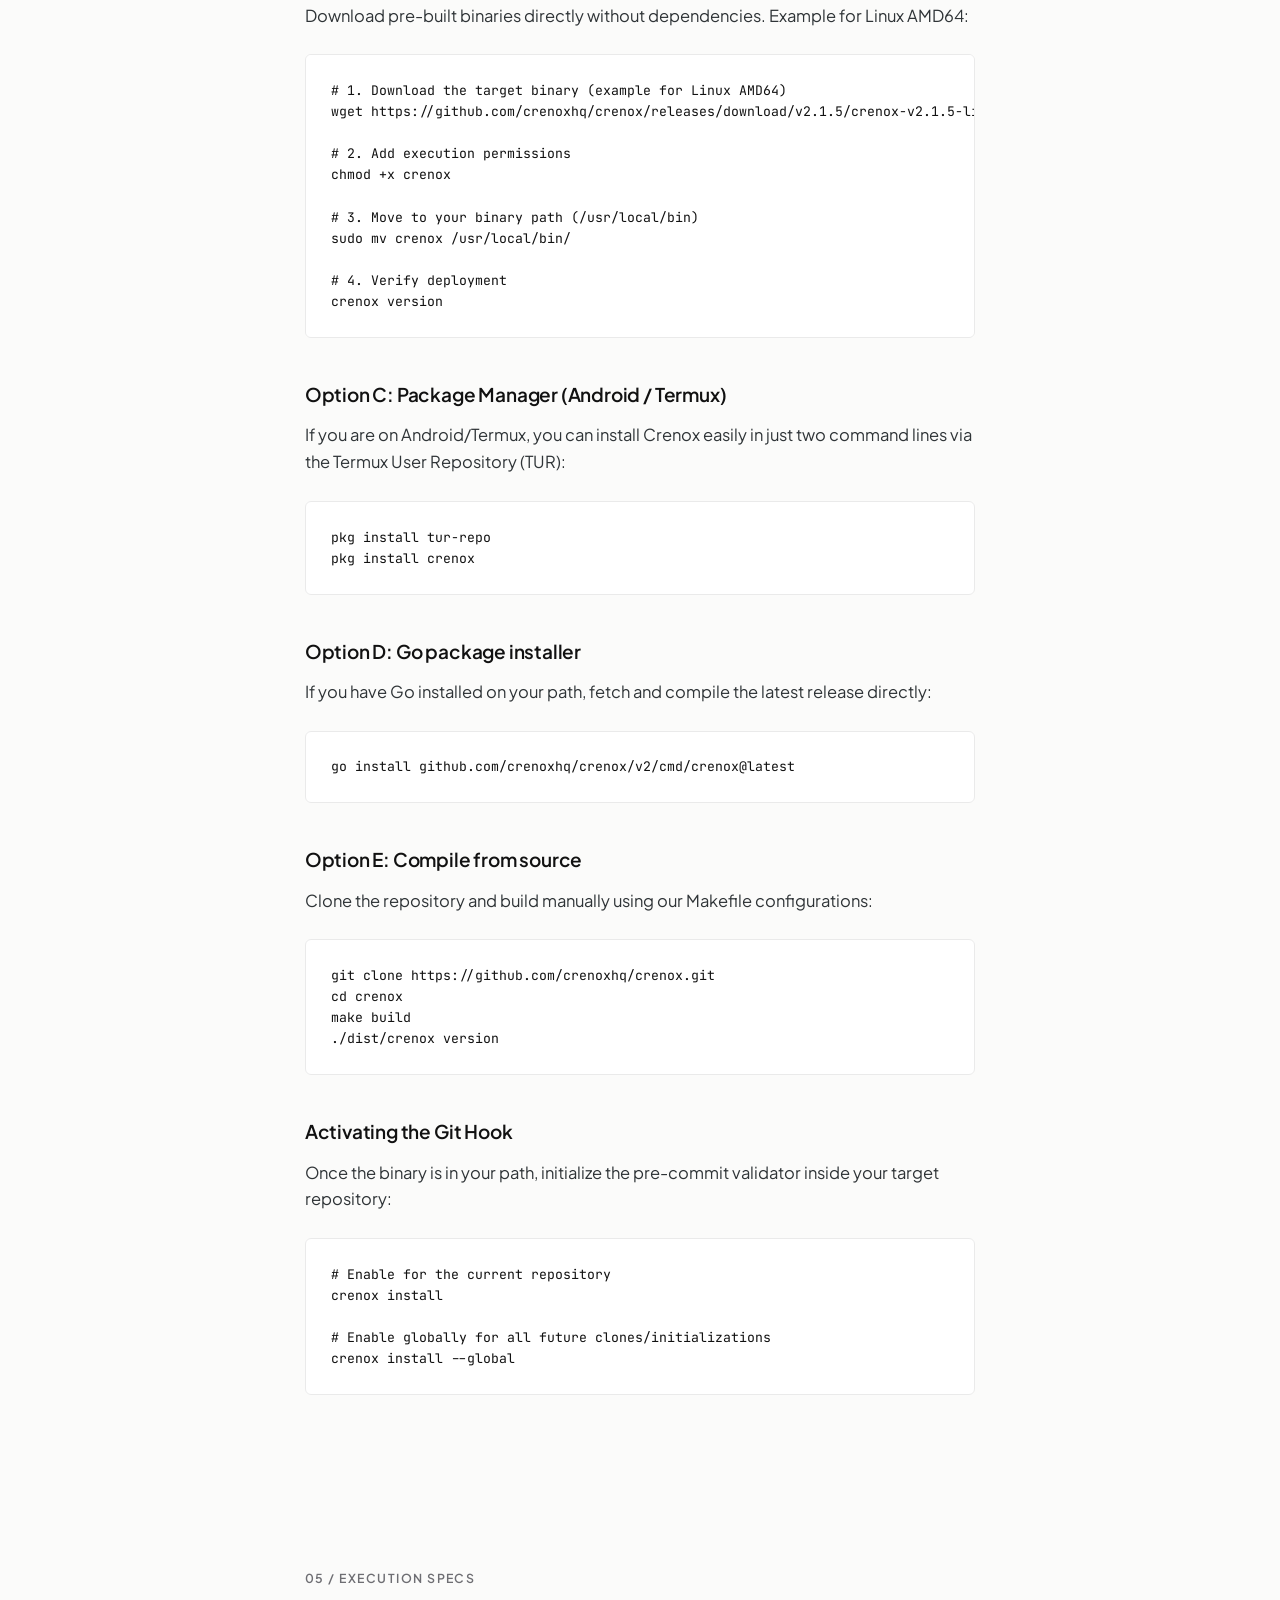
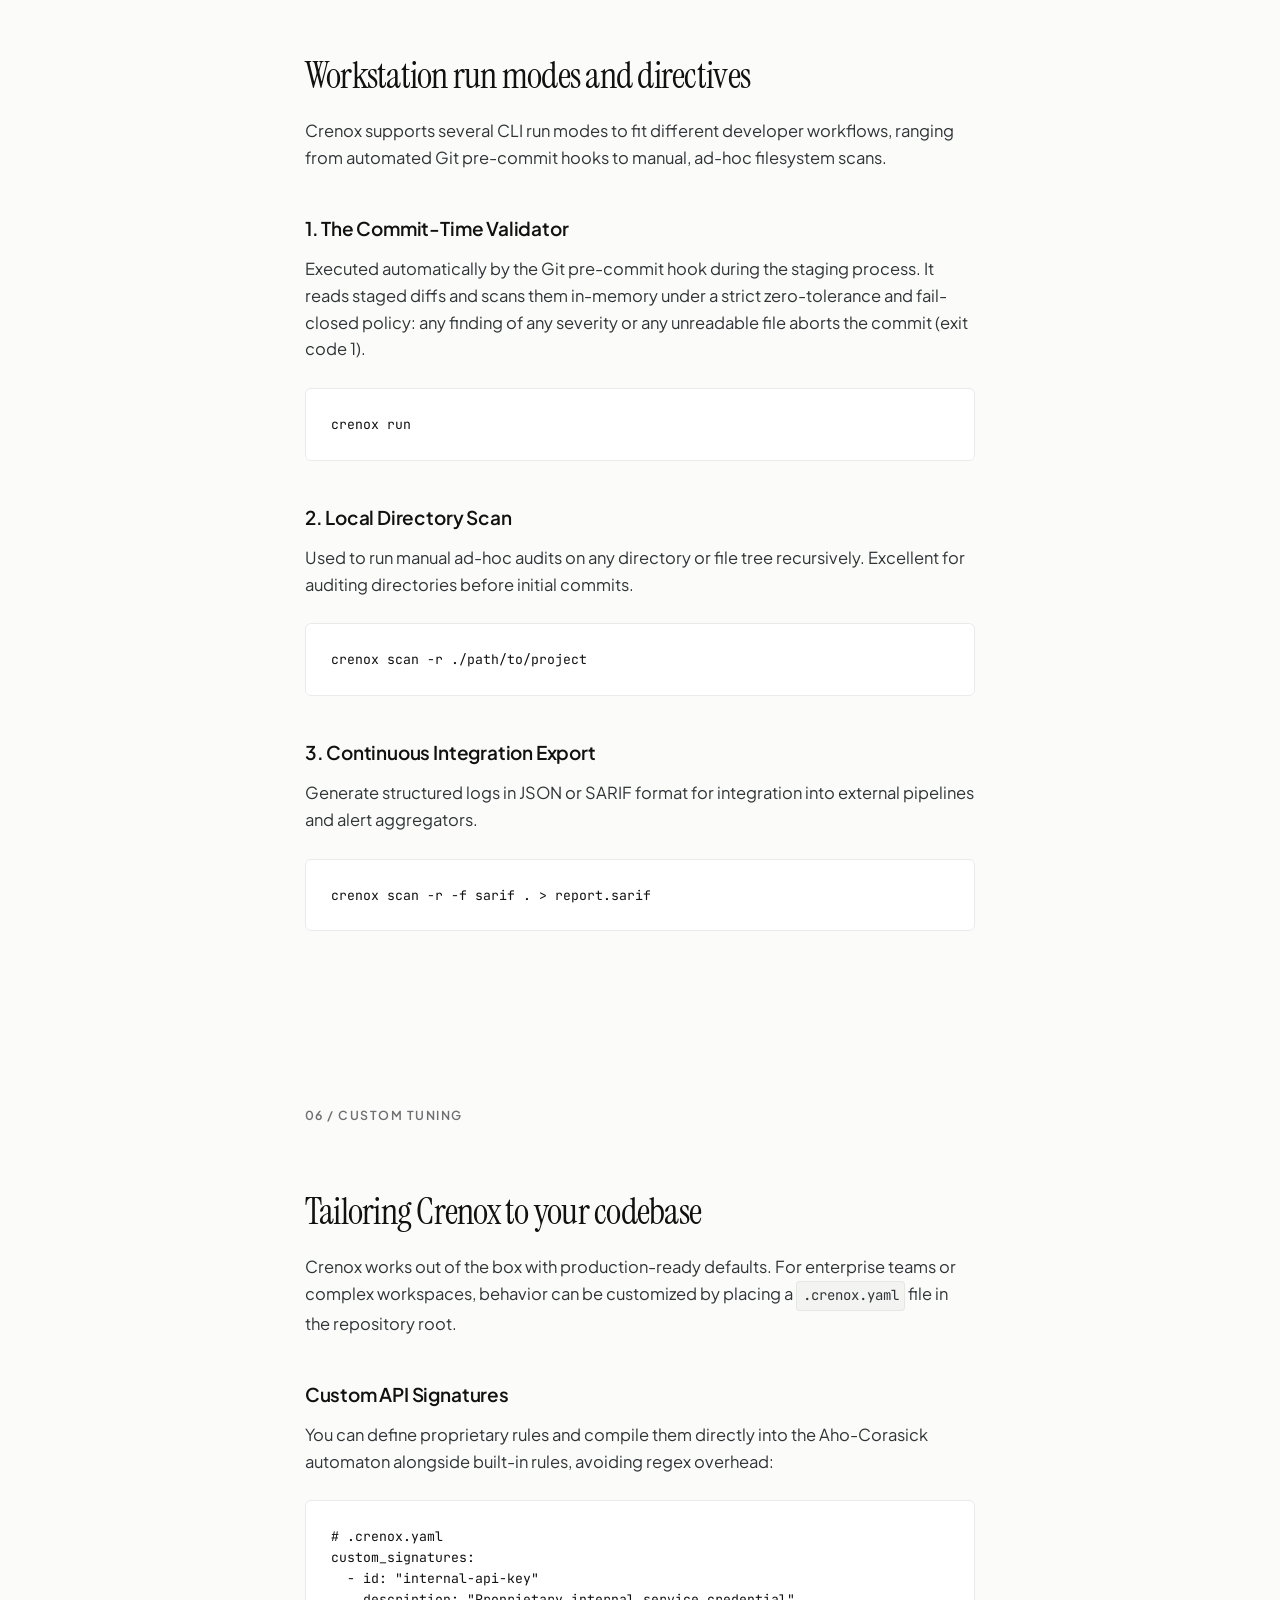
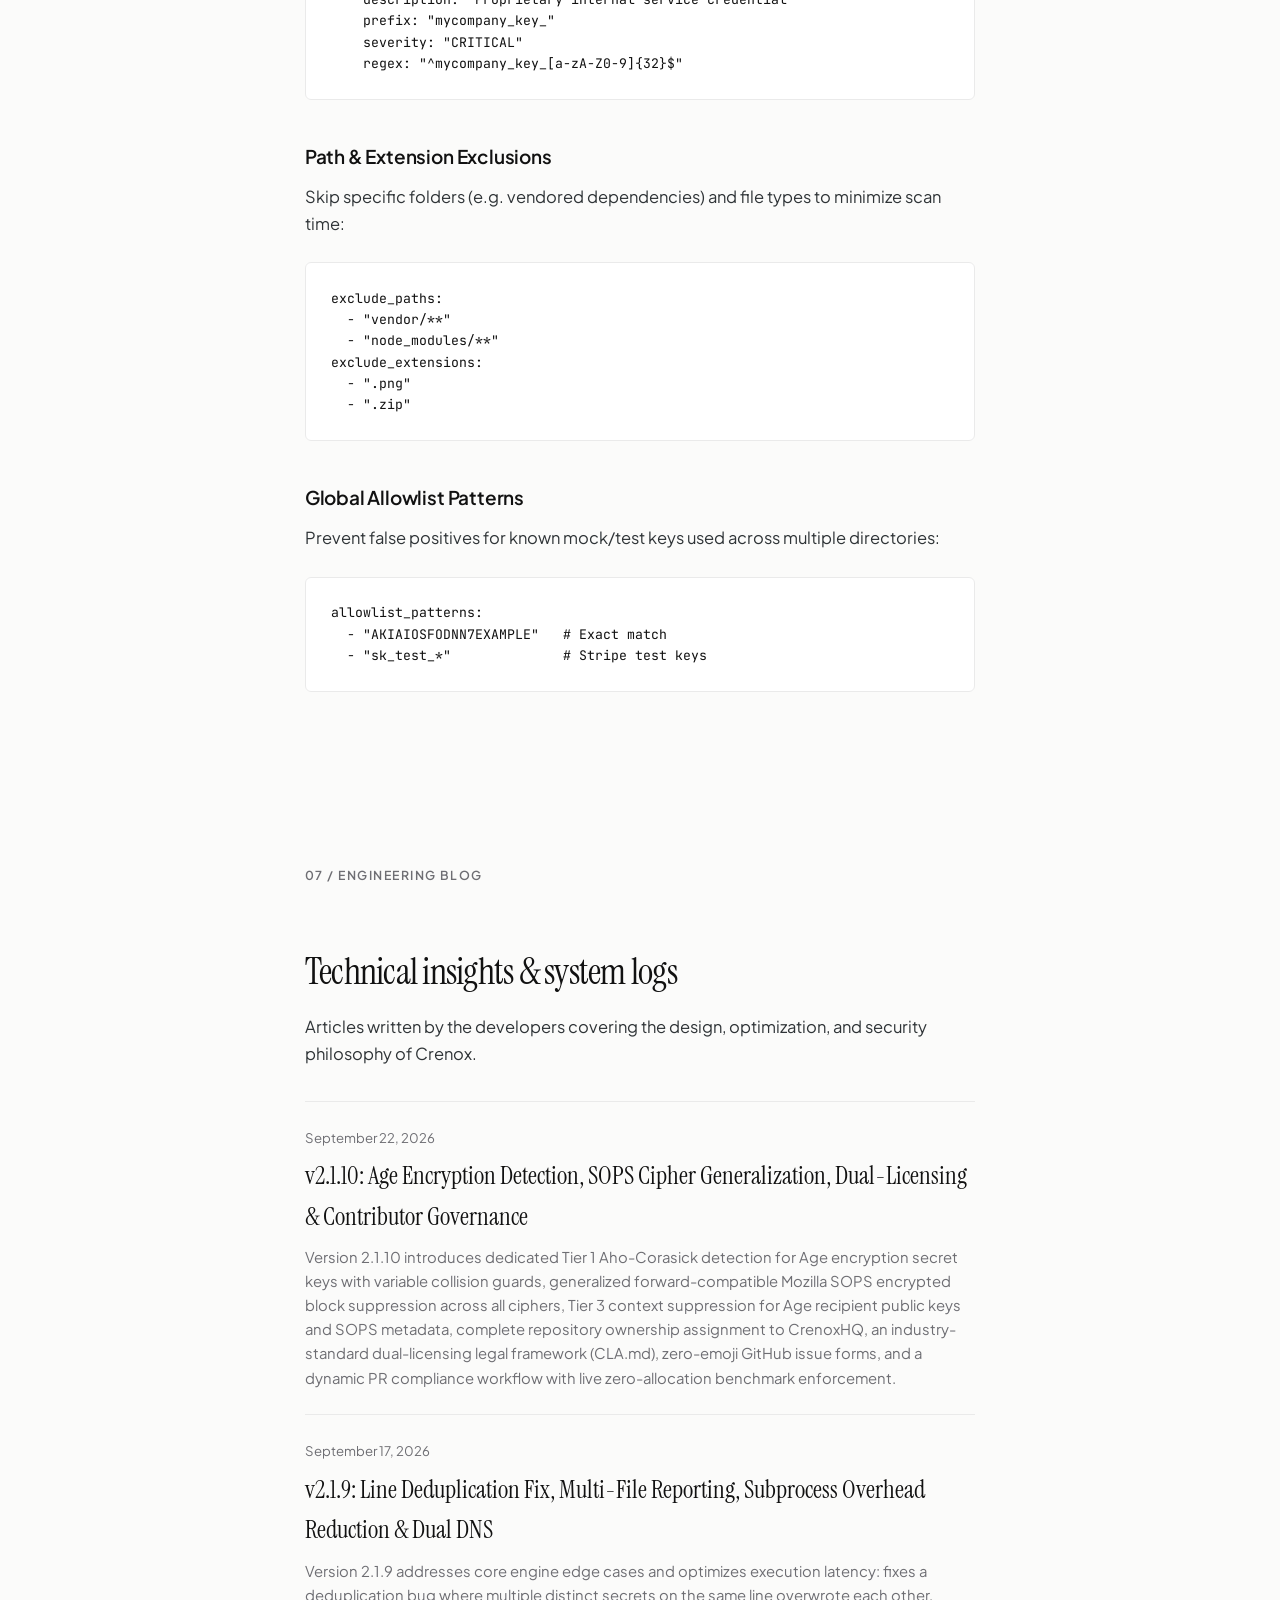
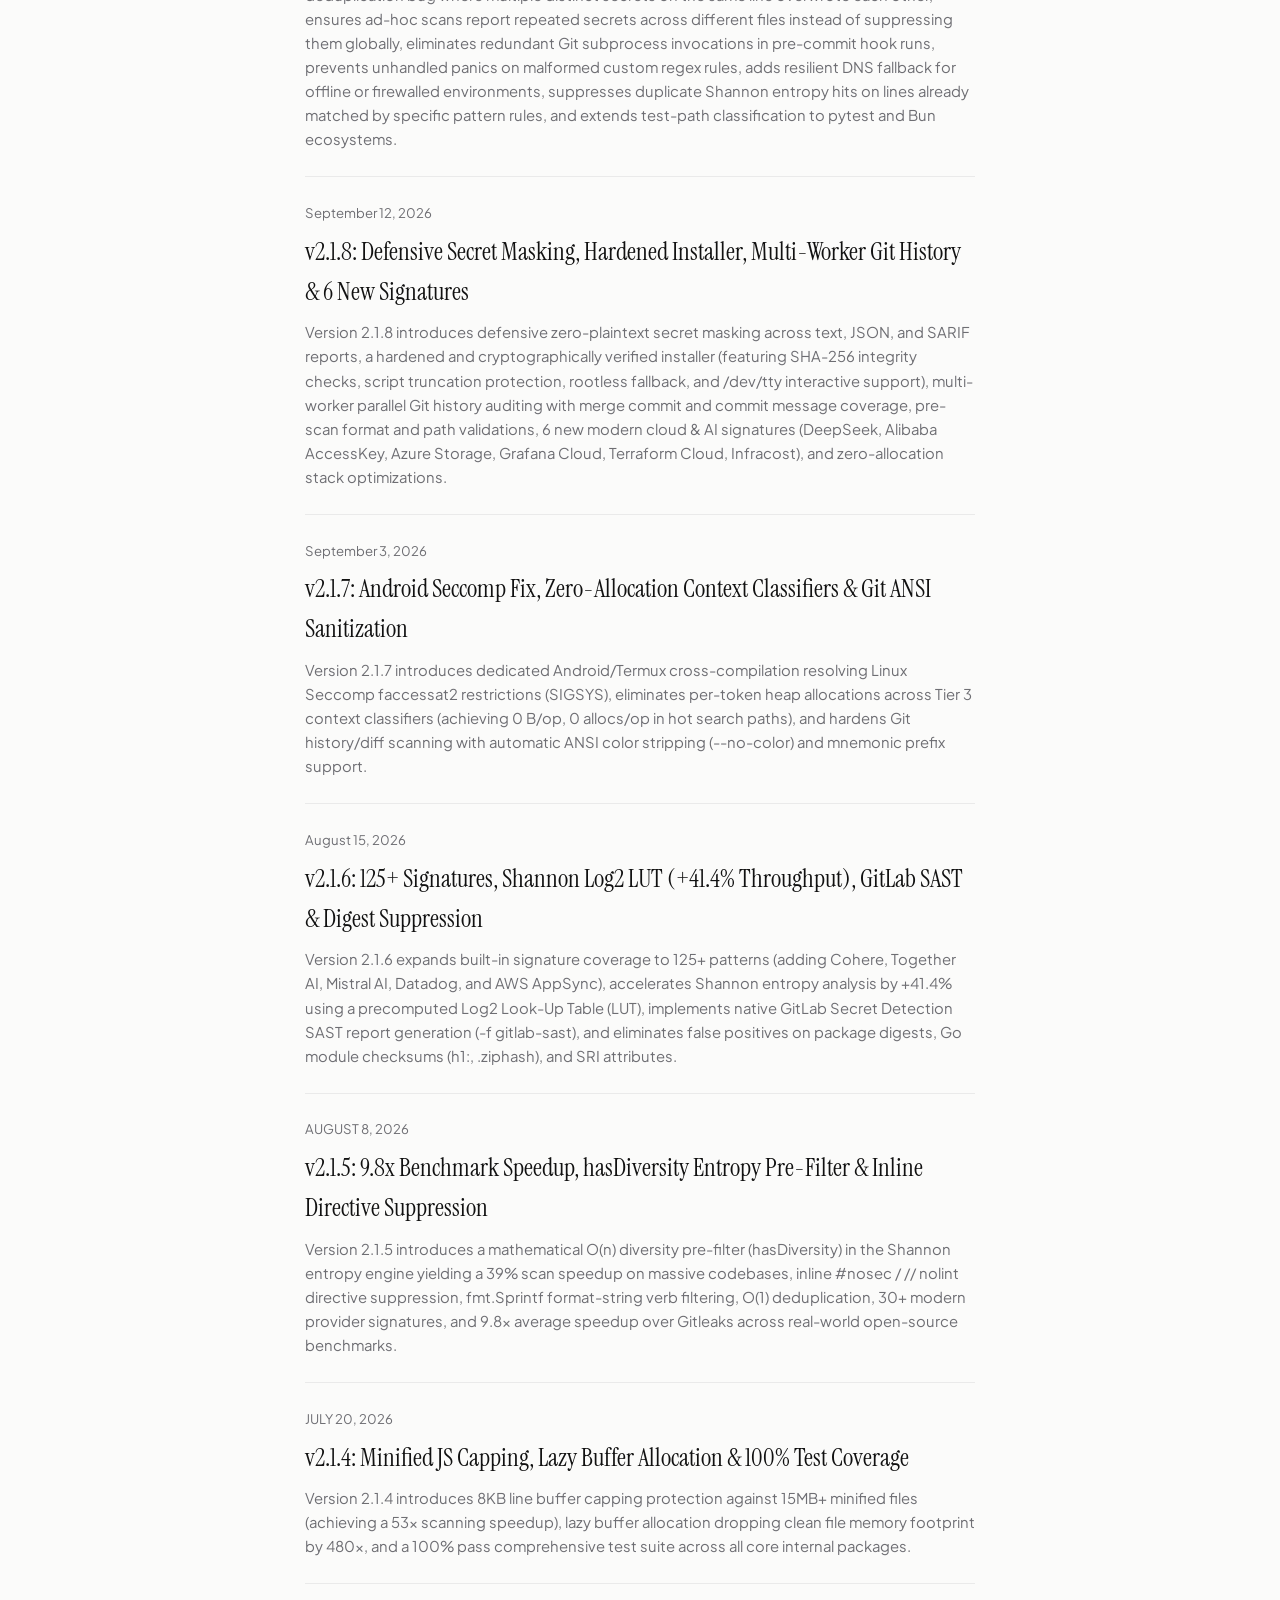
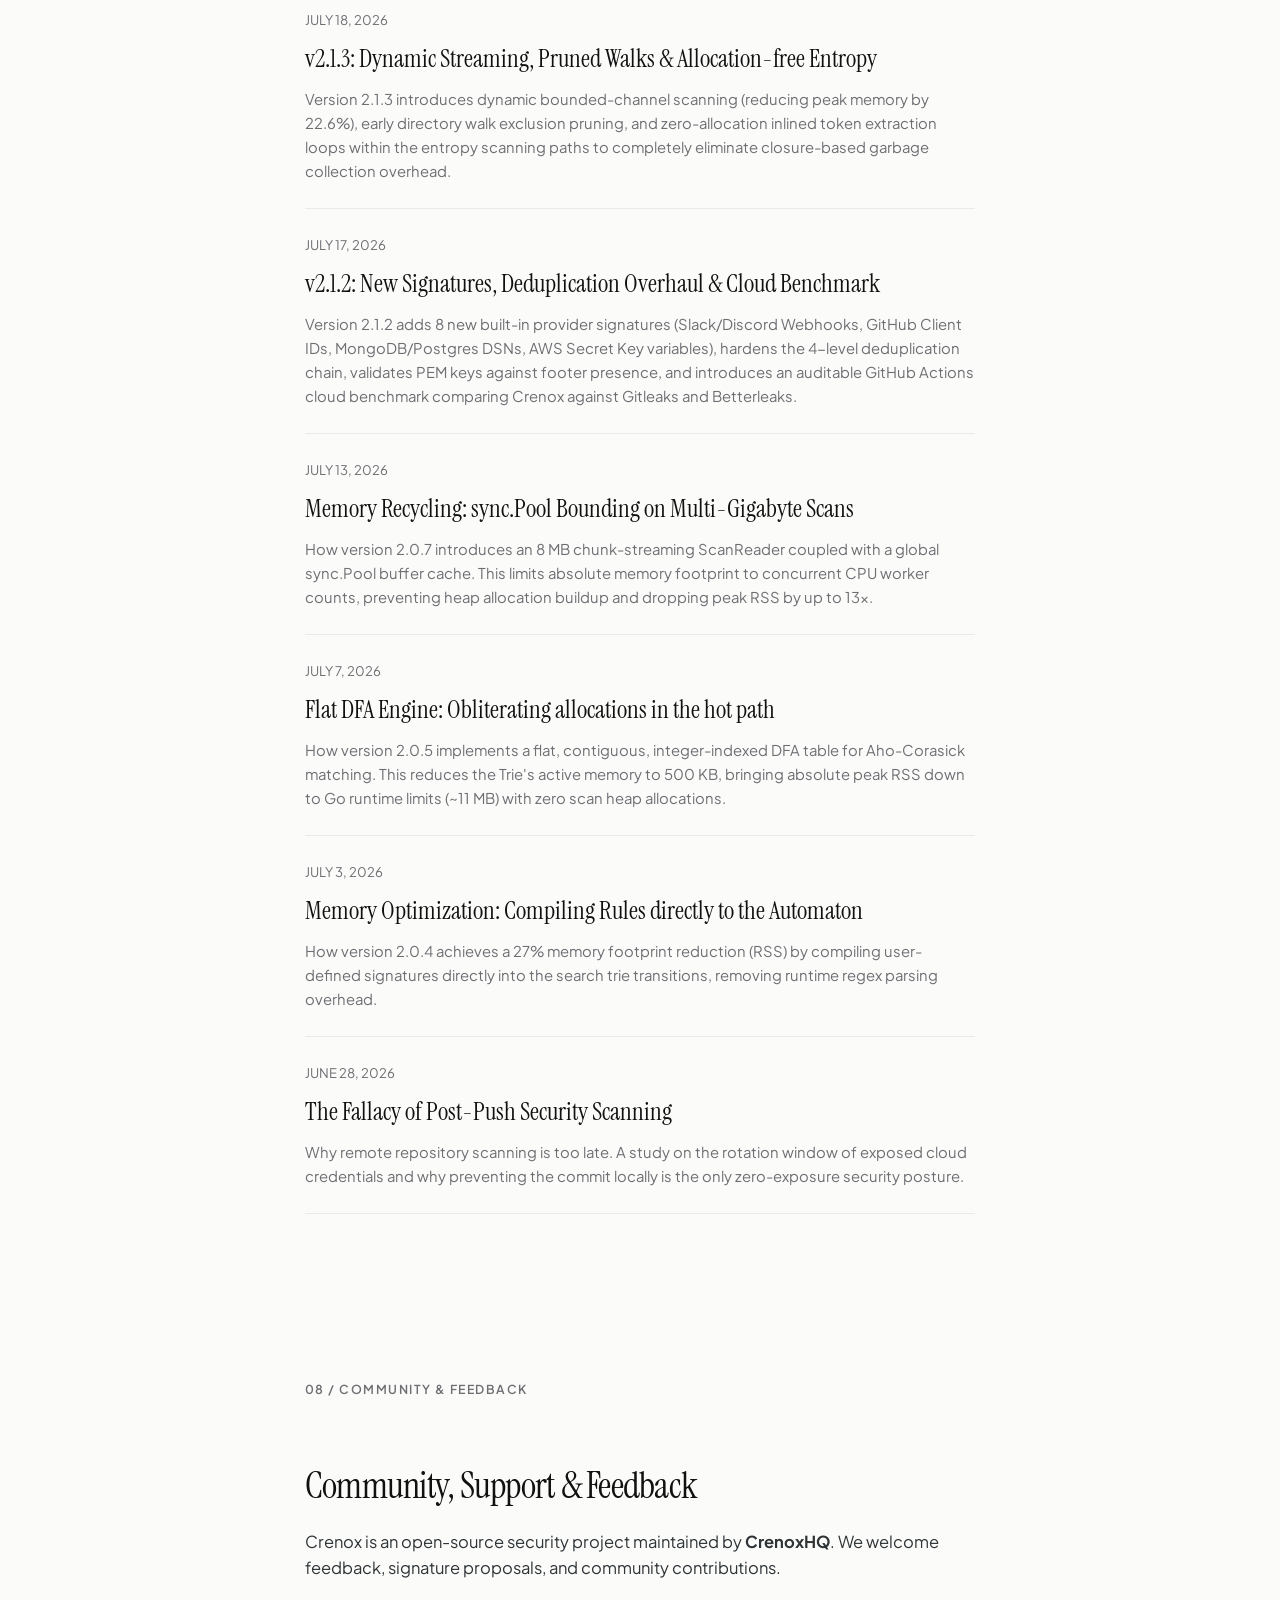
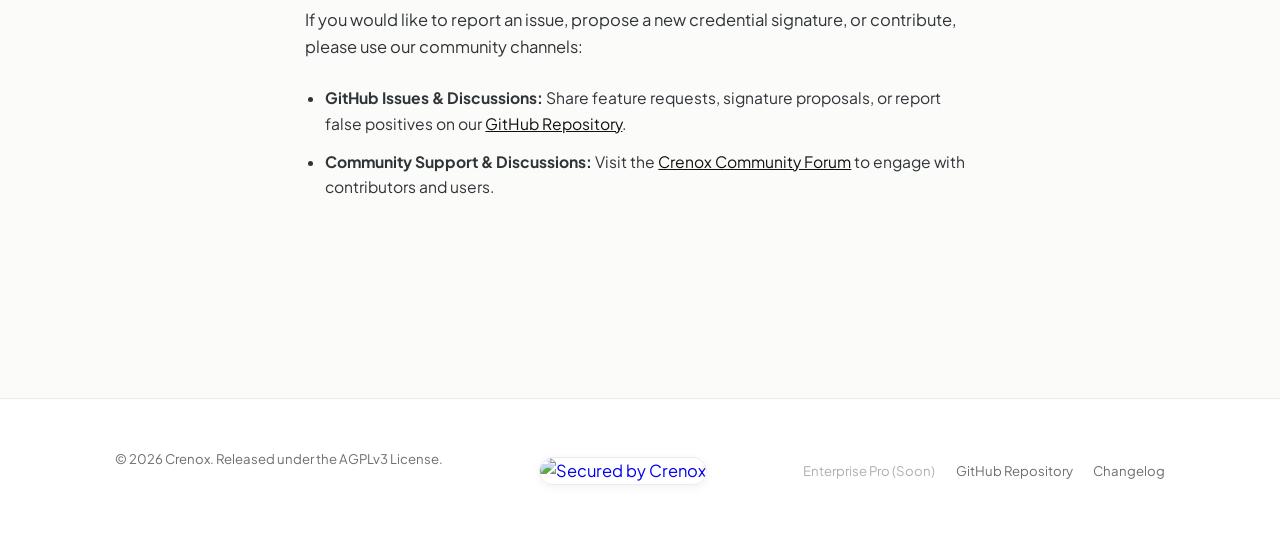
==== commit 895df6b1: "docs: fix duplicate option D heading in installation section" ====
--- a/docs/index.html
+++ b/docs/index.html
@@ -357,7 +357,7 @@
             <p>If you have Go installed on your path, fetch and compile the latest release directly:</p>
             <pre class="font-mono">go install github.com/crenoxhq/crenox/v2/cmd/crenox@latest</pre>
 
-            <h3>Option D: Compile from source</h3>
+            <h3>Option E: Compile from source</h3>
             <p>Clone the repository and build manually using our Makefile configurations:</p>
             <pre class="font-mono">
 git clone https://github.com/crenoxhq/crenox.git
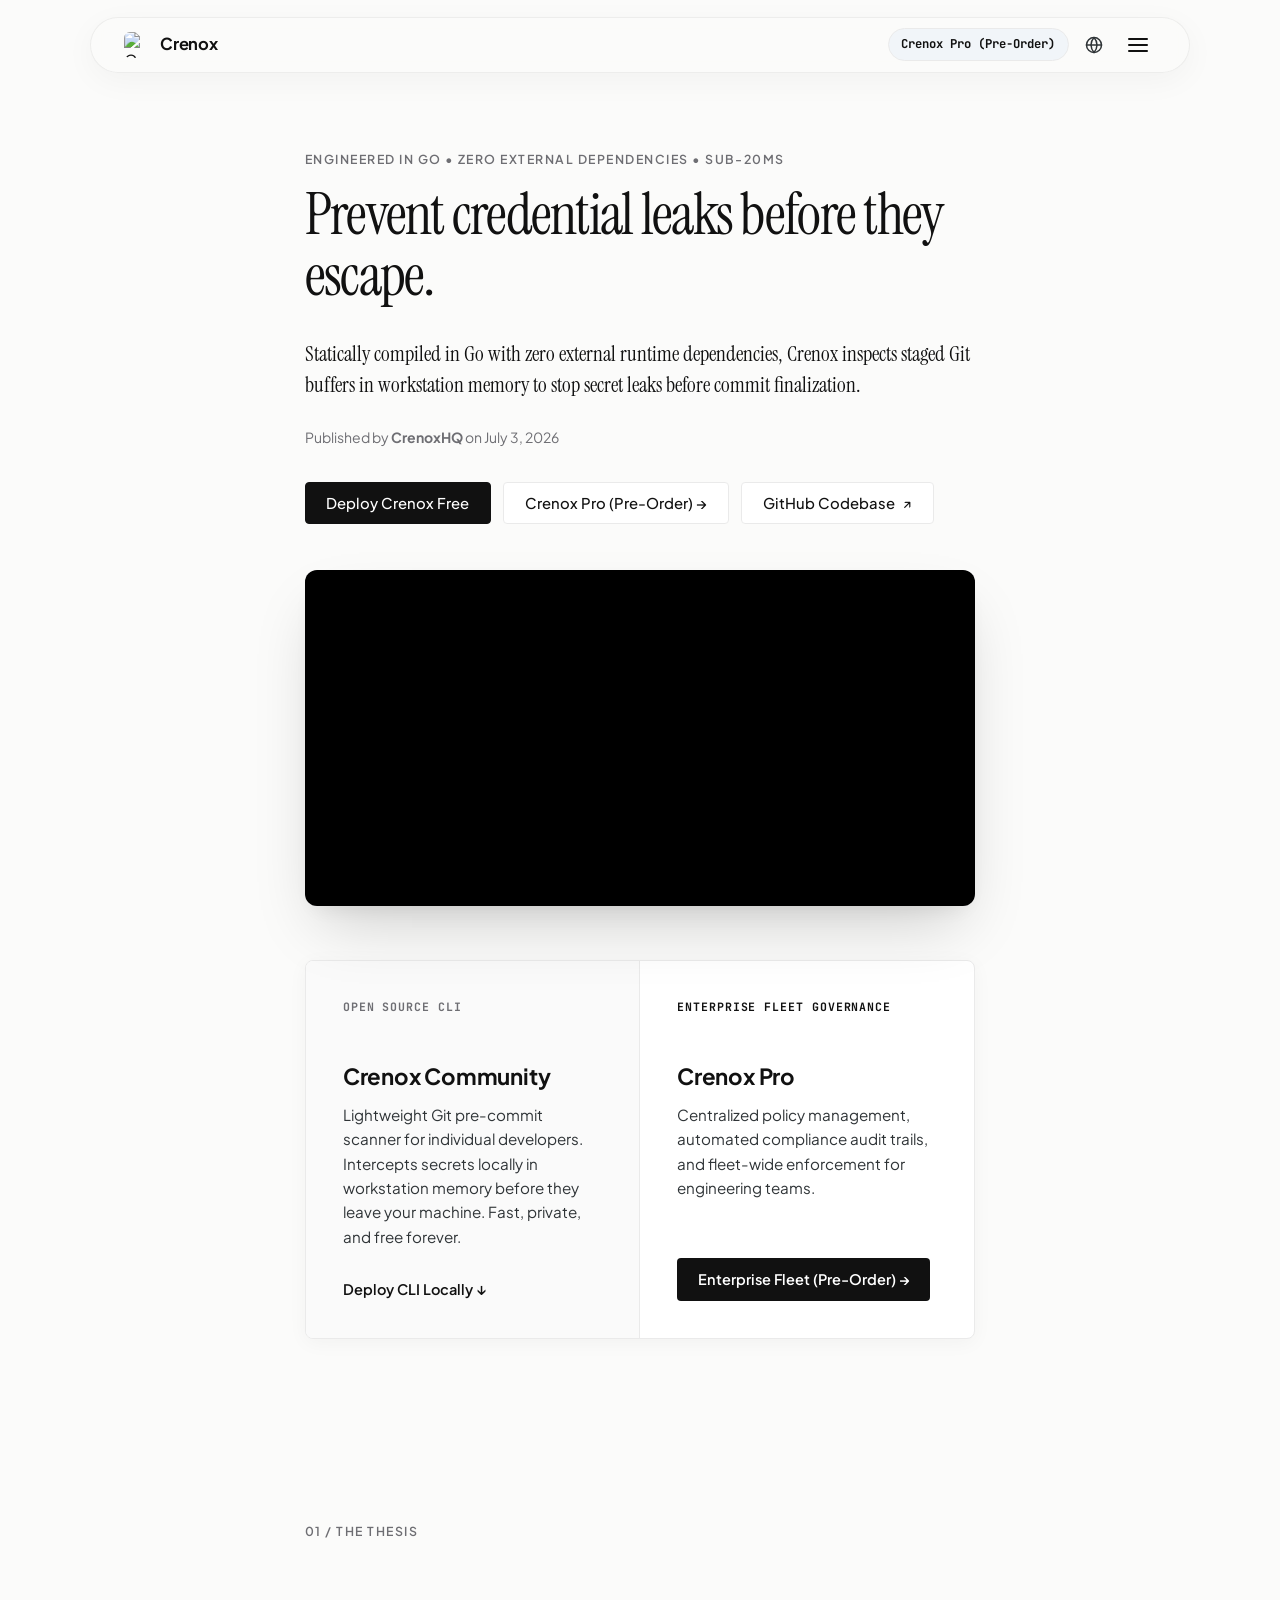
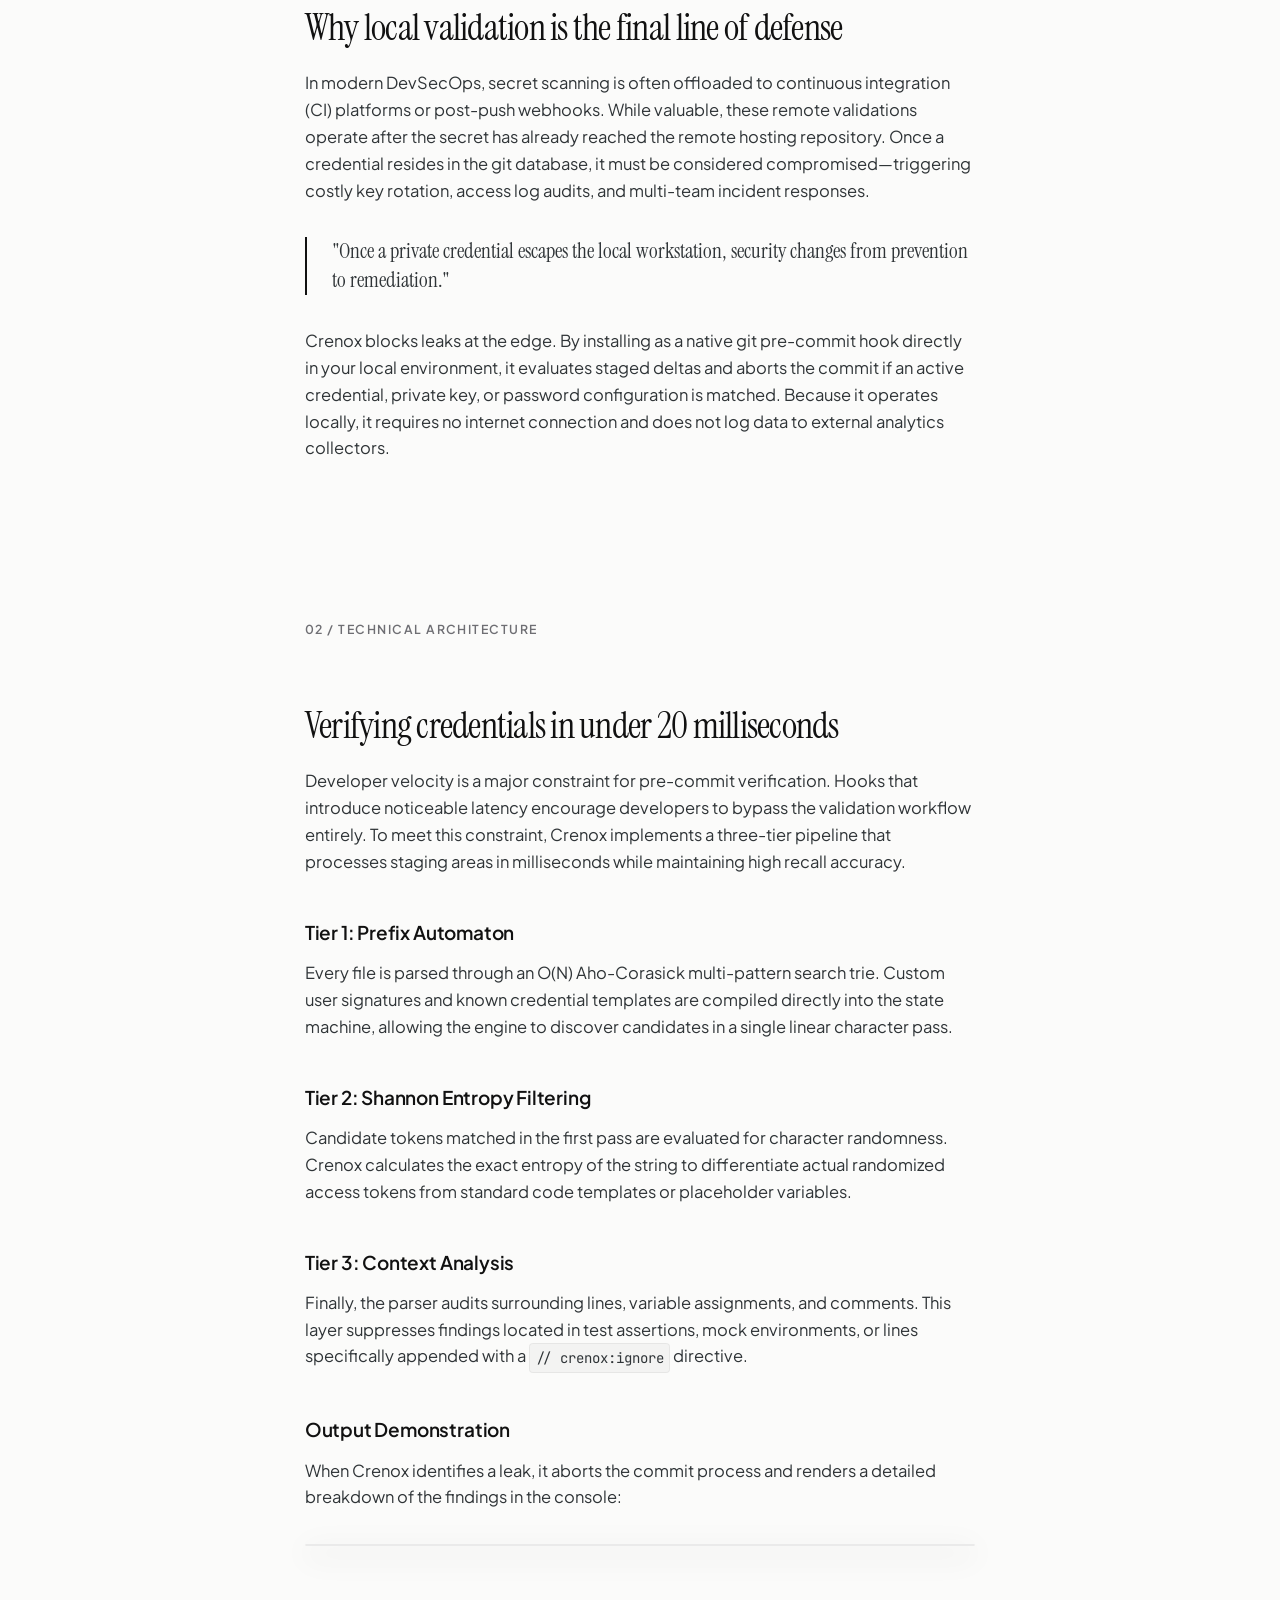
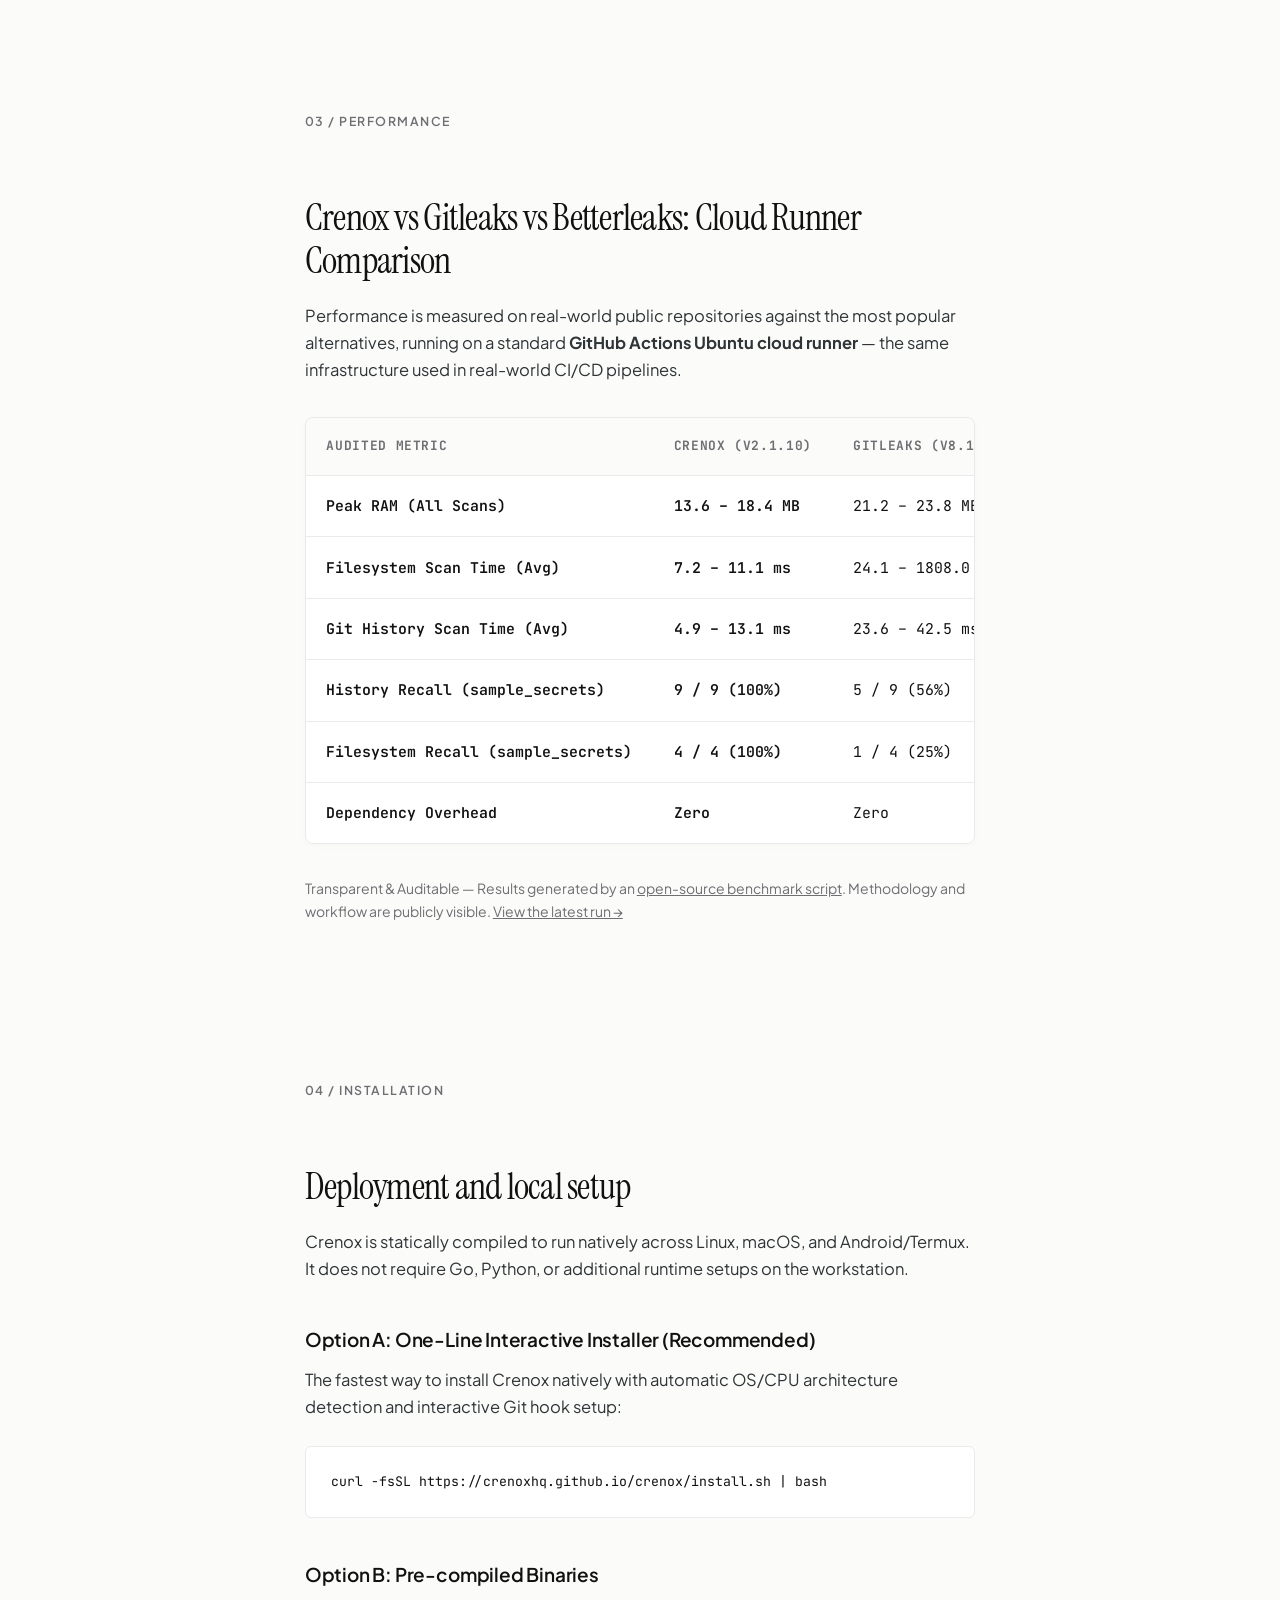
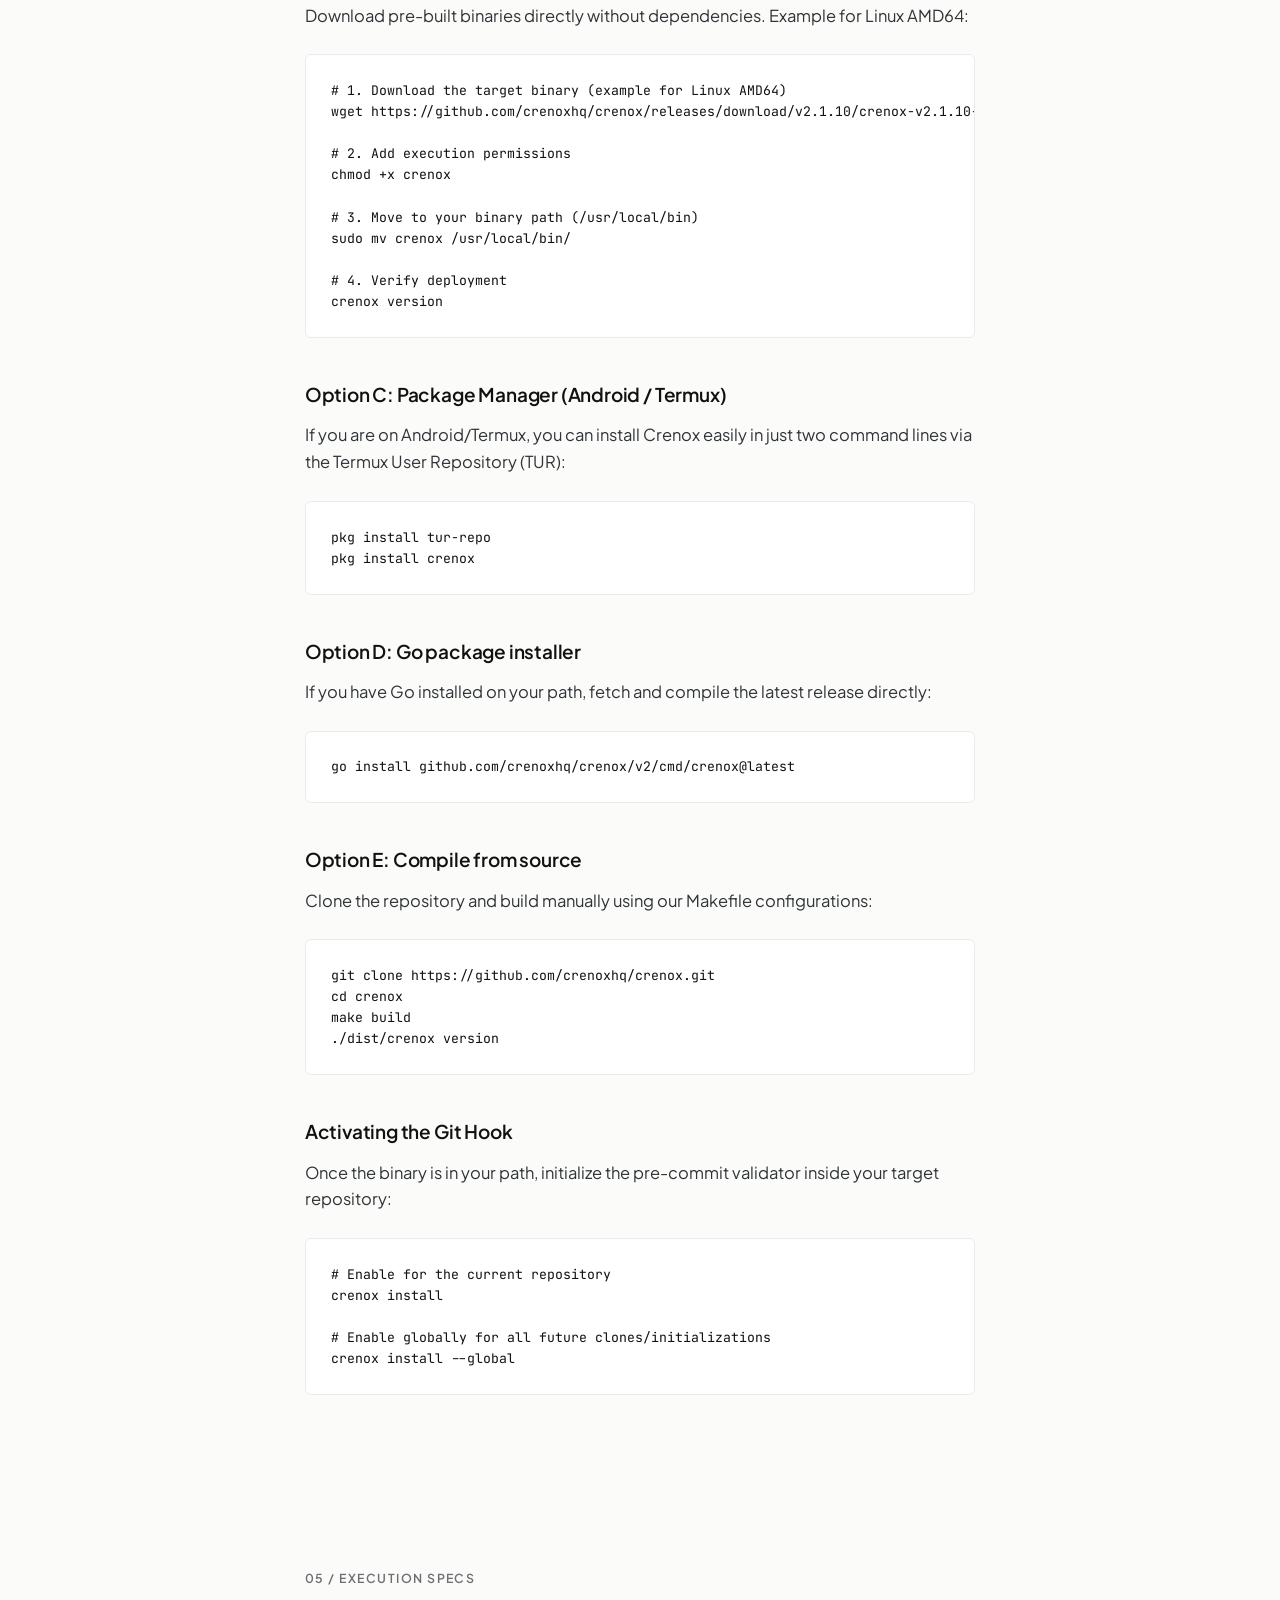
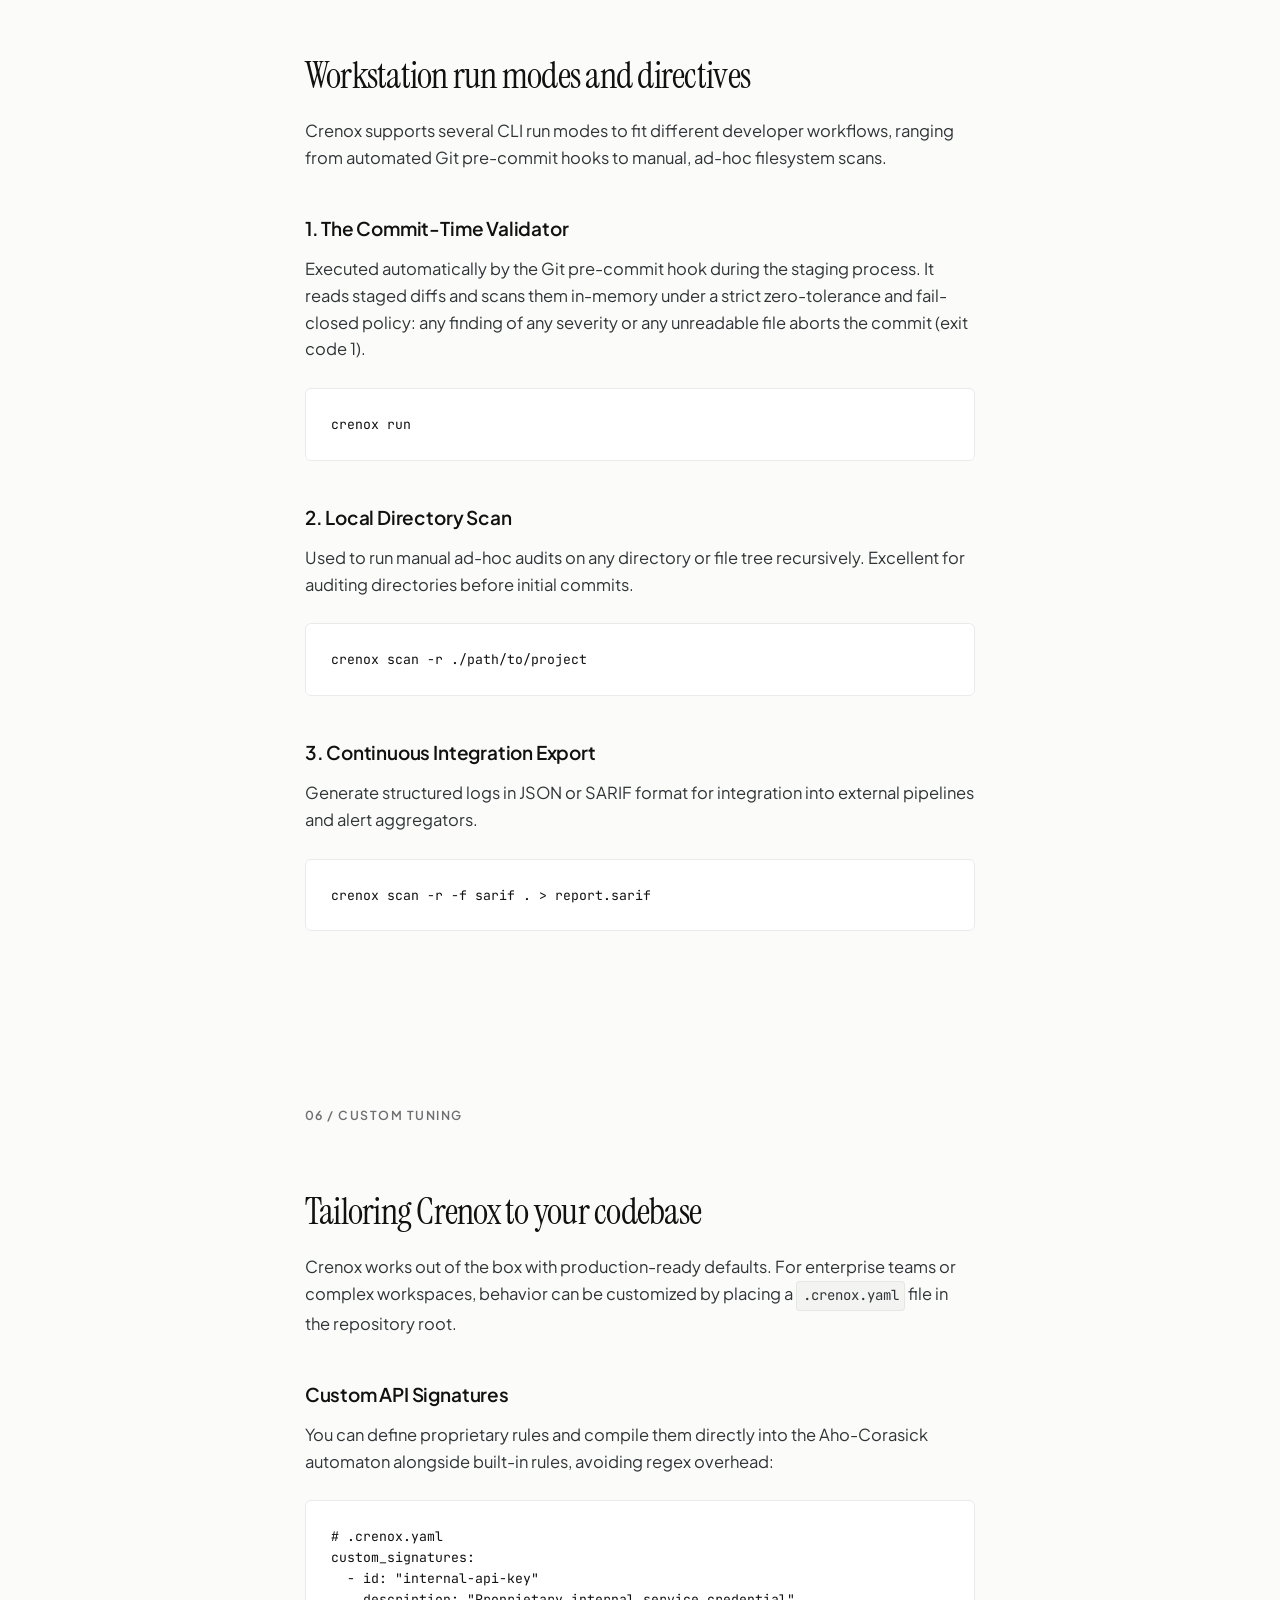
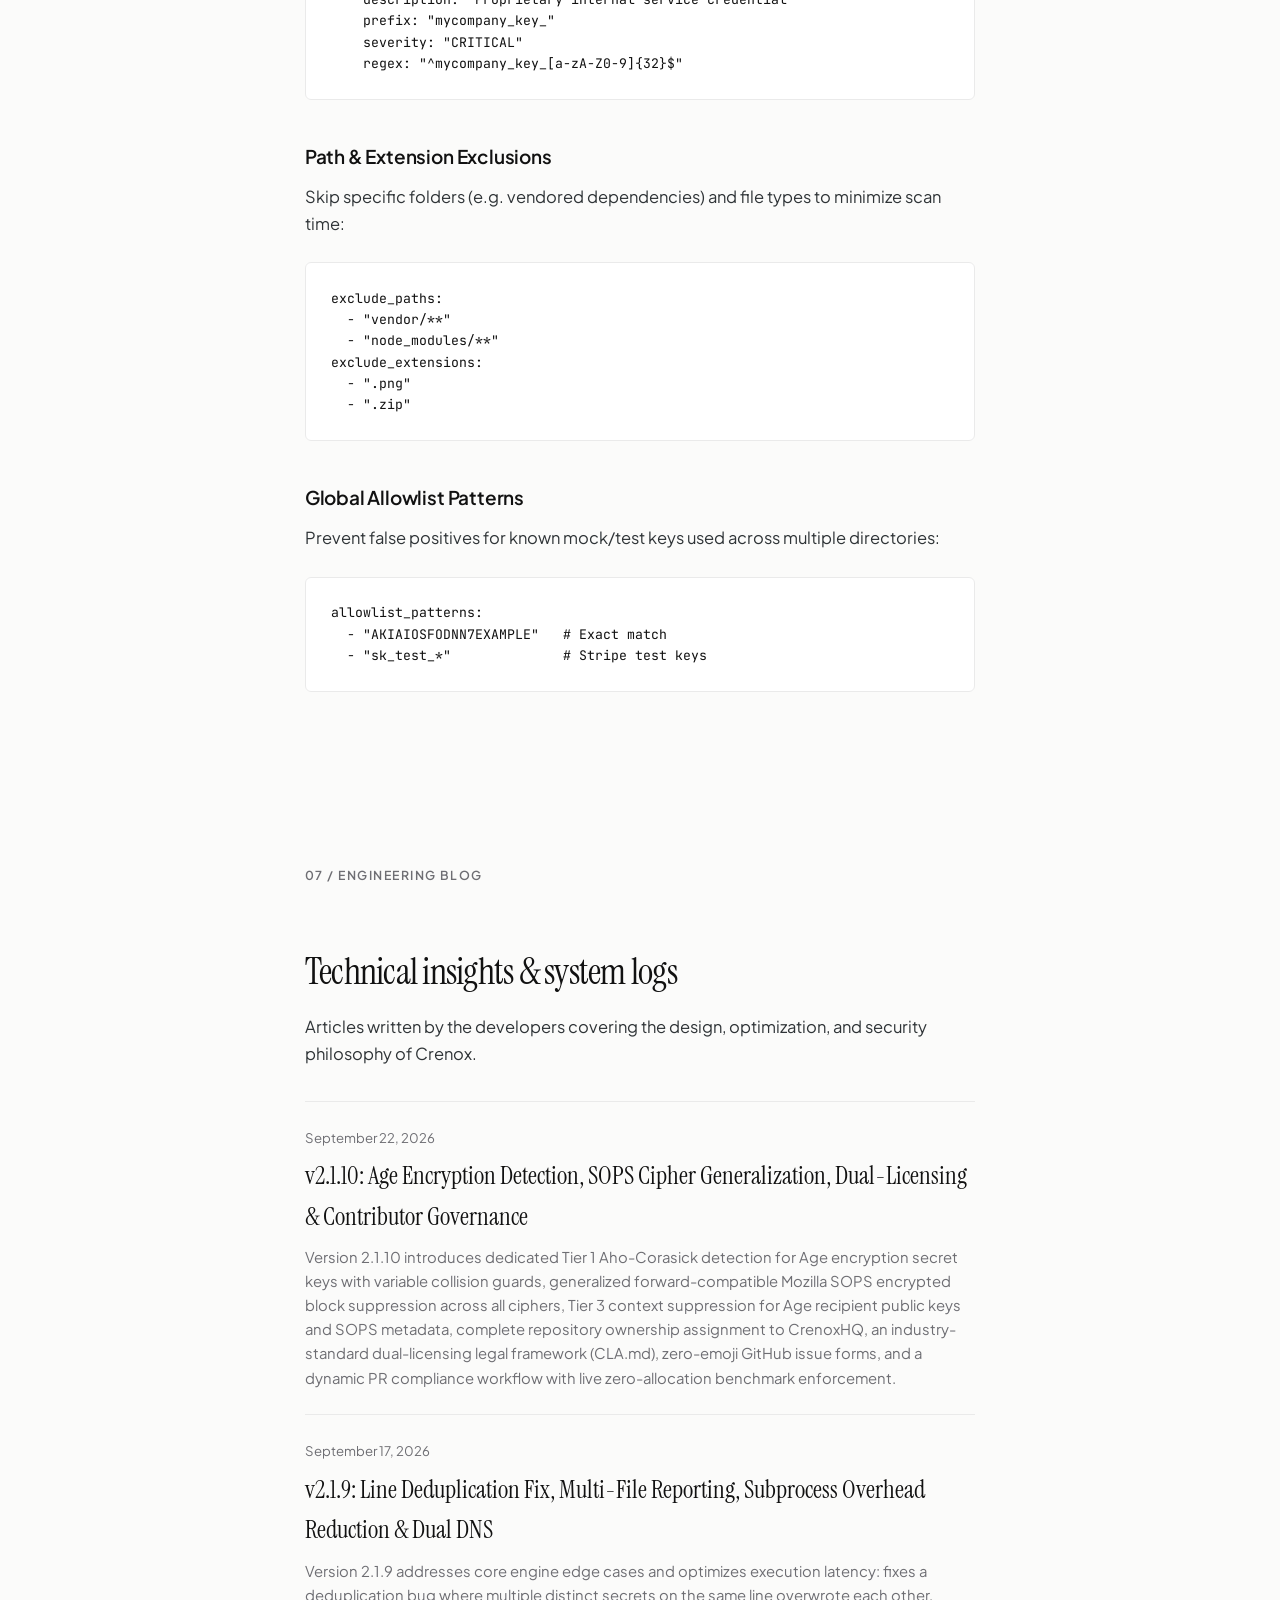
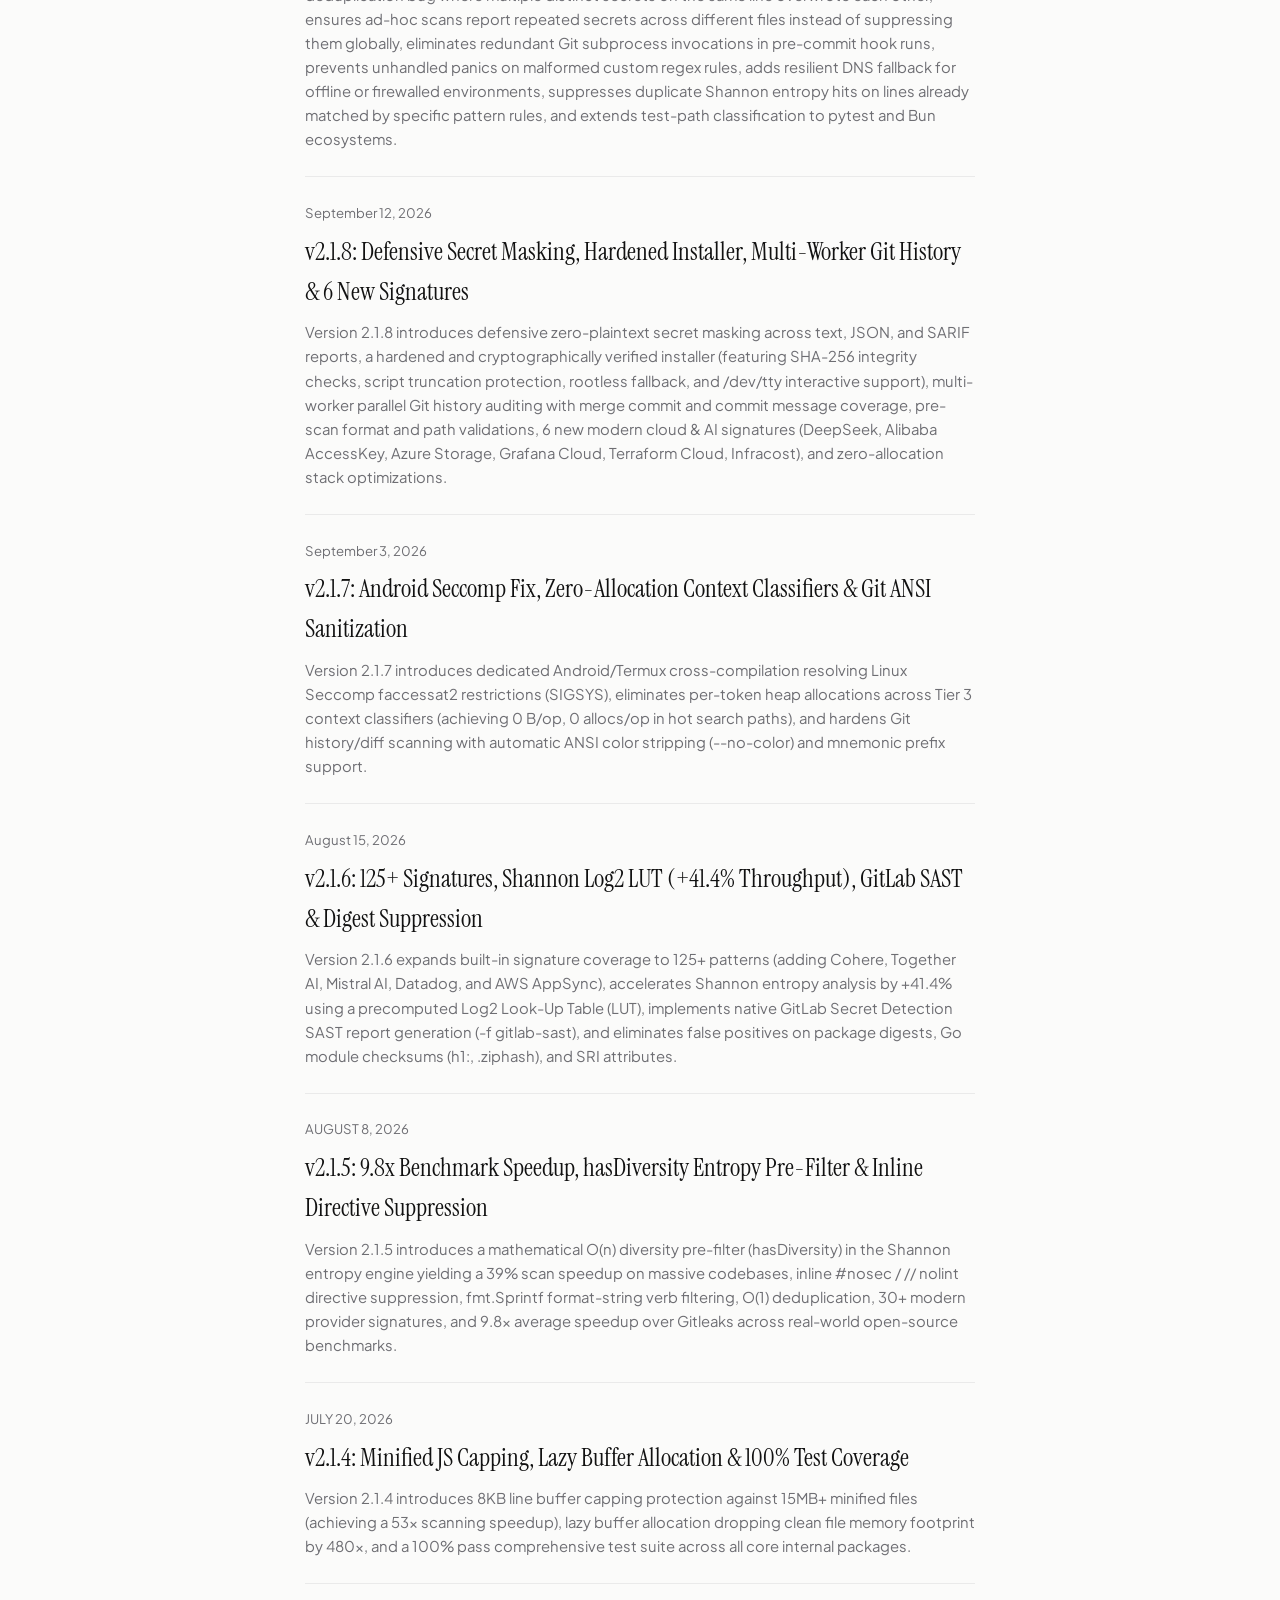
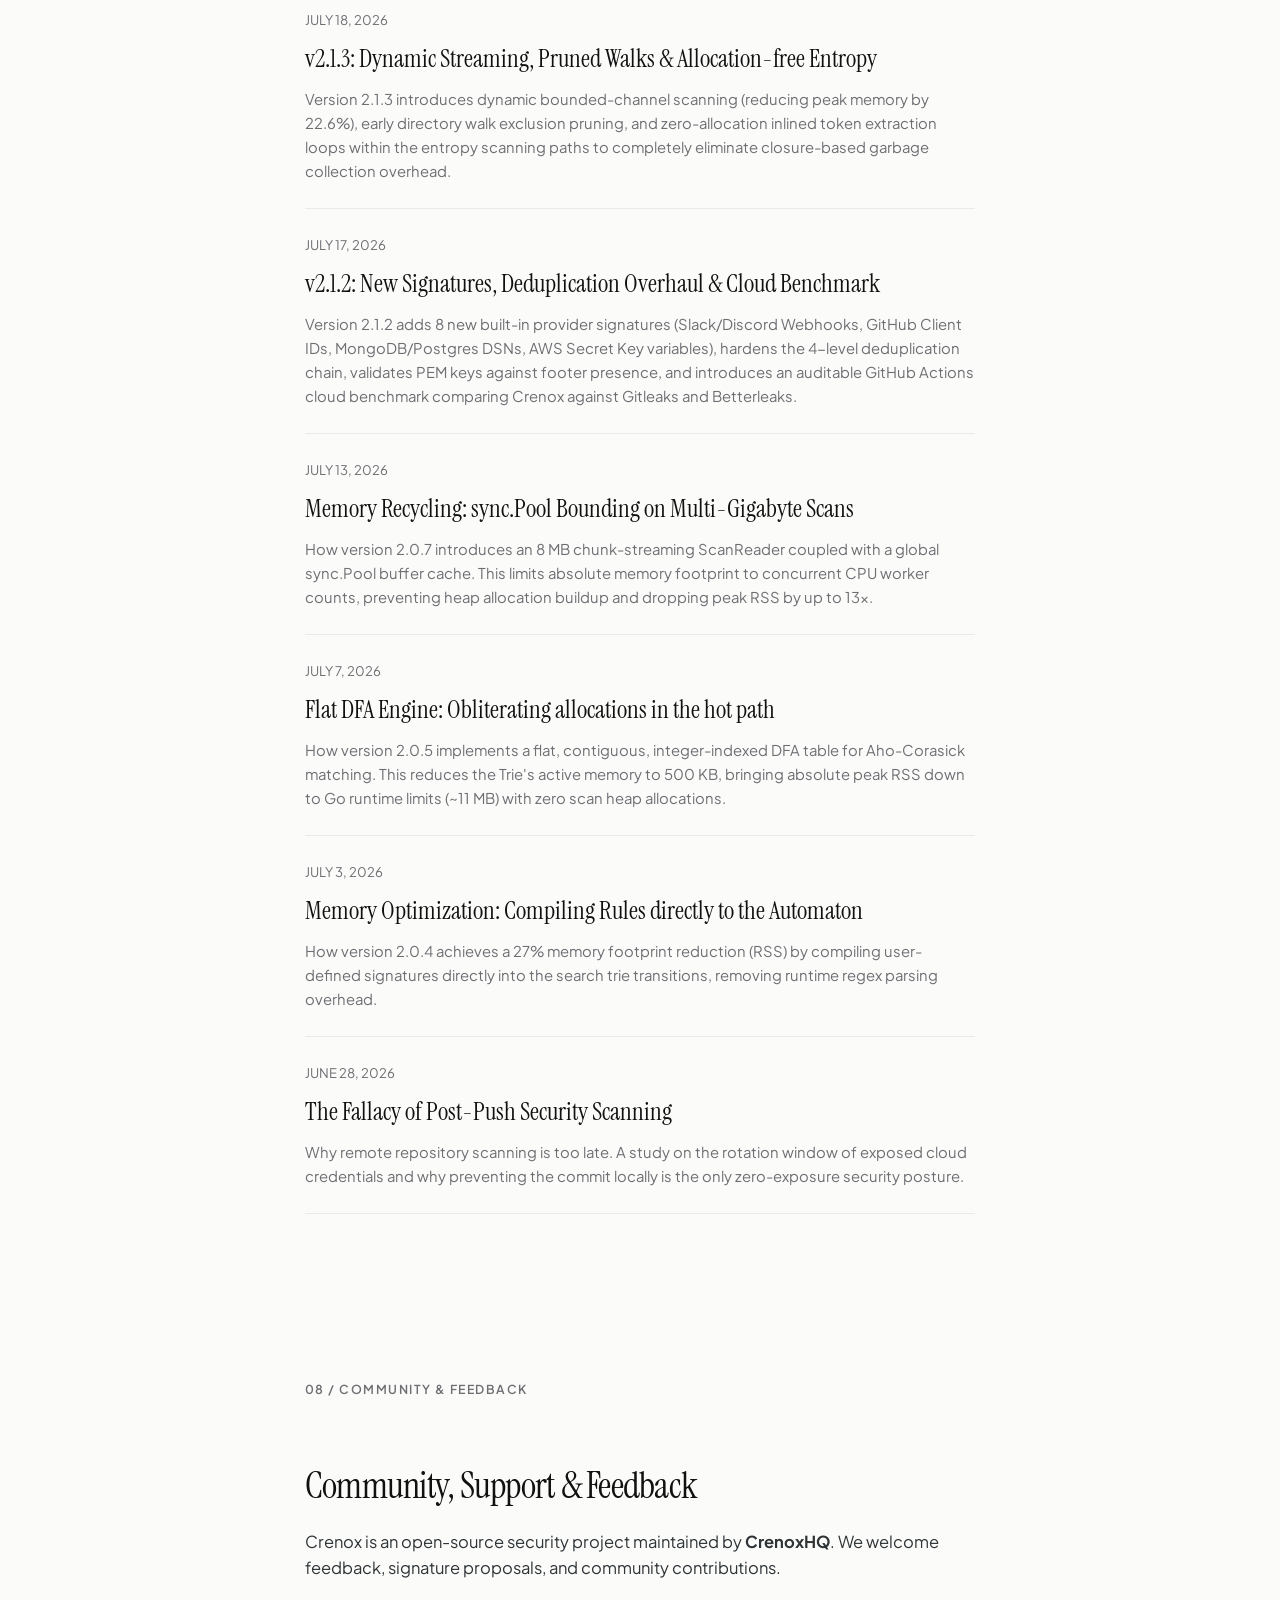
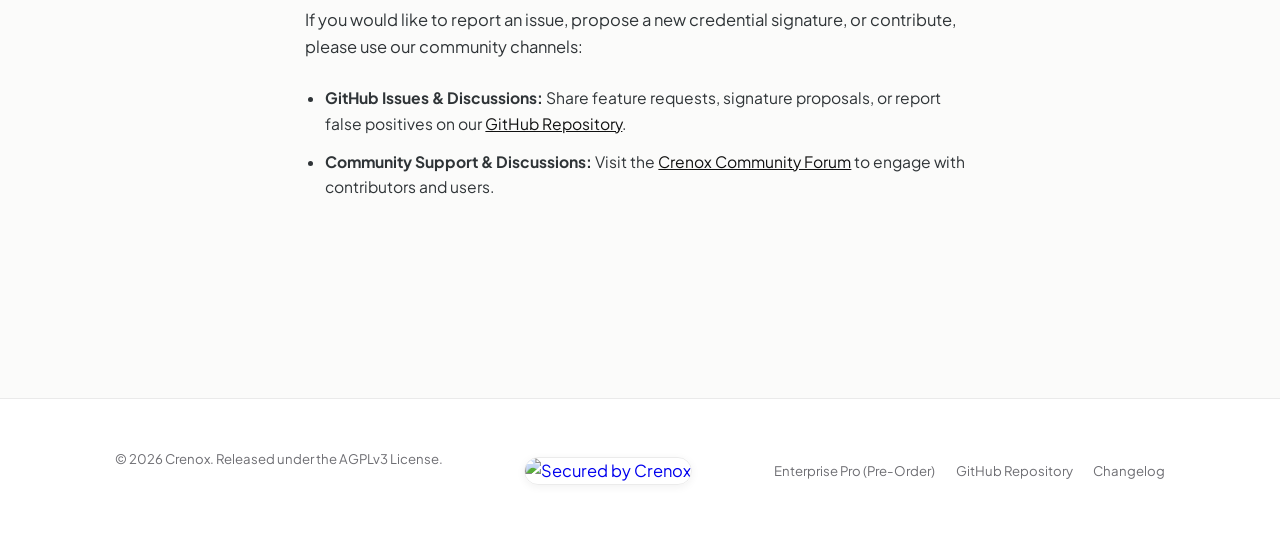
==== commit 48b7ffd1: "docs: launch Crenox Pro enterprise specification, product showcase, and updated documentation" ====
--- a/docs/index.html
+++ b/docs/index.html
@@ -7,7 +7,7 @@
     
     <!-- Meta Descriptions for SEO -->
     <meta name="description" content="Crenox is an ultra-fast, zero-dependency Git pre-commit secret detector written in Go. Inspect staged buffers locally to block credential leaks before commit finalization.">
-    <meta name="keywords" content="Crenox, Crenox Pro, secret scanner, git secret scanner, secret detection tool, pre-commit hook, in-memory secret detection, go secret scanner, devsecops secret scanner, gitlab secret detection sast, sarif secret scanner">
+    <meta name="keywords" content="Crenox, Crenox Pro, secret scanner, git secret scanner, pre-commit secret scanner, gitleaks alternative, trufflehog alternative, gitguardian alternative, detect-secrets alternative, git-secrets alternative, betterleaks alternative, in-memory secret detection, go secret scanner, devsecops secret scanner, gitlab secret detection sast, sarif secret scanner">
     <meta name="author" content="CrenoxHQ">
     <meta name="robots" content="index, follow, max-snippet:-1, max-image-preview:large, max-video-preview:-1">
     <meta name="google-site-verification" content="googledc7329401f946fab">
@@ -99,6 +99,14 @@
             "@type": "Answer",
             "text": "Yes, Crenox natively generates GitLab Secret Detection SAST reports (-f gitlab-sast) for GitLab Security Dashboards, and OASIS SARIF 2.1.0 (-f sarif) for GitHub Security Code Scanning."
           }
+        },
+        {
+          "@type": "Question",
+          "name": "How does Crenox differ from TruffleHog, detect-secrets, git-secrets, and GitGuardian?",
+          "acceptedAnswer": {
+            "@type": "Answer",
+            "text": "Unlike Python or Perl tools (detect-secrets, git-secrets) or cloud SaaS scanners (GitGuardian), Crenox compiles to a single dependency-free Go binary that intercepts secrets in workstation memory prior to commit creation. For engineering organizations, Crenox Pro adds on-premises fleet governance, centralized policy synchronization, and audit logging."
+          }
         }
       ]
     }
@@ -125,7 +133,7 @@
             </a>
             
             <div class="nav-controls">
-                <a href="pro.html" class="nav-enterprise-link nav-enterprise-disabled" aria-disabled="true" tabindex="-1" onclick="return false;" title="Coming soon">Crenox Pro (Soon)</a>
+                <a href="pro.html" class="nav-enterprise-link" title="Crenox Pro Pre-Order">Crenox Pro (Pre-Order)</a>
                 <a href="index-ar.html" class="lang-switch-btn" aria-label="Switch to Arabic" title="العربية">
                     <svg class="lang-icon" width="18" height="18" viewBox="0 0 24 24" fill="none" stroke="currentColor" stroke-width="2" stroke-linecap="round" stroke-linejoin="round">
                         <circle cx="12" cy="12" r="10"></circle>
@@ -141,7 +149,7 @@
             </div>
 
             <div class="nav-links" id="navLinks">
-                <a href="pro.html" class="nav-link nav-link-disabled" aria-disabled="true" tabindex="-1" onclick="return false;" title="Coming soon">Enterprise Pro (Soon)</a>
+                <a href="pro.html" class="nav-link" title="Enterprise Pro Pre-Order">Enterprise Pro (Pre-Order)</a>
                 <a href="#philosophy" class="nav-link">Philosophy</a>
                 <a href="#pipeline" class="nav-link">Pipeline</a>
                 <a href="#benchmarks" class="nav-link">Performance</a>
@@ -151,8 +159,8 @@
                 <a href="#community" class="nav-link">Community</a>
                 <a href="wild.html" class="nav-link" style="font-weight: bold; color: var(--color-text-primary);">In the Wild</a>
                 <div class="nav-menu-badge">
-                    <a href="https://github.com/crenoxhq/crenox" target="_blank" rel="noopener noreferrer" title="Secured by Crenox">
-                        <img src="https://img.shields.io/badge/Secured%20by-Crenox-E2E8F0?style=for-the-badge&logo=shield&logoColor=0F172A&labelColor=0F172A" alt="Secured by Crenox">
+                    <a href="https://github.com/crenoxhq/crenox" target="_blank" rel="noopener noreferrer" title="Secured by Crenox Pro">
+                        <img src="https://img.shields.io/badge/Secured%20by-Crenox%20Pro-E2E8F0?style=for-the-badge&logo=shield&logoColor=0F172A&labelColor=0F172A" alt="Secured by Crenox Pro">
                     </a>
                 </div>
             </div>
@@ -174,8 +182,8 @@
 
             <div class="hero-actions">
                 <a href="#installation" class="btn btn-primary">Deploy Crenox Free</a>
-                <a href="pro.html" class="btn btn-secondary btn-disabled" aria-disabled="true" tabindex="-1" onclick="return false;" title="Coming soon">
-                    Crenox Pro (Coming Soon)
+                <a href="pro.html" class="btn btn-secondary">
+                    Crenox Pro (Pre-Order) &rarr;
                 </a>
                 <a href="https://github.com/crenoxhq/crenox" target="_blank" class="btn btn-secondary">
                     GitHub Codebase
@@ -212,8 +220,8 @@
                             Centralized policy management, automated compliance audit trails, and fleet-wide enforcement for engineering teams.
                         </p>
                     </div>
-                    <a href="pro.html" class="tier-bridge-btn-pro tier-bridge-btn-disabled" aria-disabled="true" tabindex="-1" onclick="return false;" title="Coming soon">
-                        Enterprise Fleet (Coming Soon)
+                    <a href="pro.html" class="tier-bridge-btn-pro" title="Crenox Pro Pre-Order">
+                        Enterprise Fleet (Pre-Order) &rarr;
                     </a>
                 </div>
             </div>
@@ -336,7 +344,7 @@
             <p>Download pre-built binaries directly without dependencies. Example for Linux AMD64:</p>
             <pre class="font-mono">
 # 1. Download the target binary (example for Linux AMD64)
-wget https://github.com/crenoxhq/crenox/releases/download/<span class="latest-version">v2.1.5</span>/crenox-<span class="latest-version">v2.1.5</span>-linux-amd64 -O crenox
+wget https://github.com/crenoxhq/crenox/releases/download/<span class="latest-version">v2.1.10</span>/crenox-<span class="latest-version">v2.1.10</span>-linux-amd64 -O crenox
 
 # 2. Add execution permissions
 chmod +x crenox
@@ -550,7 +558,7 @@
                 </a>
             </div>
             <div class="footer-links">
-                <a href="pro.html" class="footer-link footer-link-disabled" aria-disabled="true" tabindex="-1" onclick="return false;" title="Coming soon">Enterprise Pro (Soon)</a>
+                <a href="pro.html" class="footer-link">Enterprise Pro (Pre-Order)</a>
                 <a href="https://github.com/crenoxhq/crenox" target="_blank" class="footer-link">GitHub Repository</a>
                 <a href="https://github.com/crenoxhq/crenox/blob/main/CHANGELOG.md" target="_blank" class="footer-link">Changelog</a>
             </div>
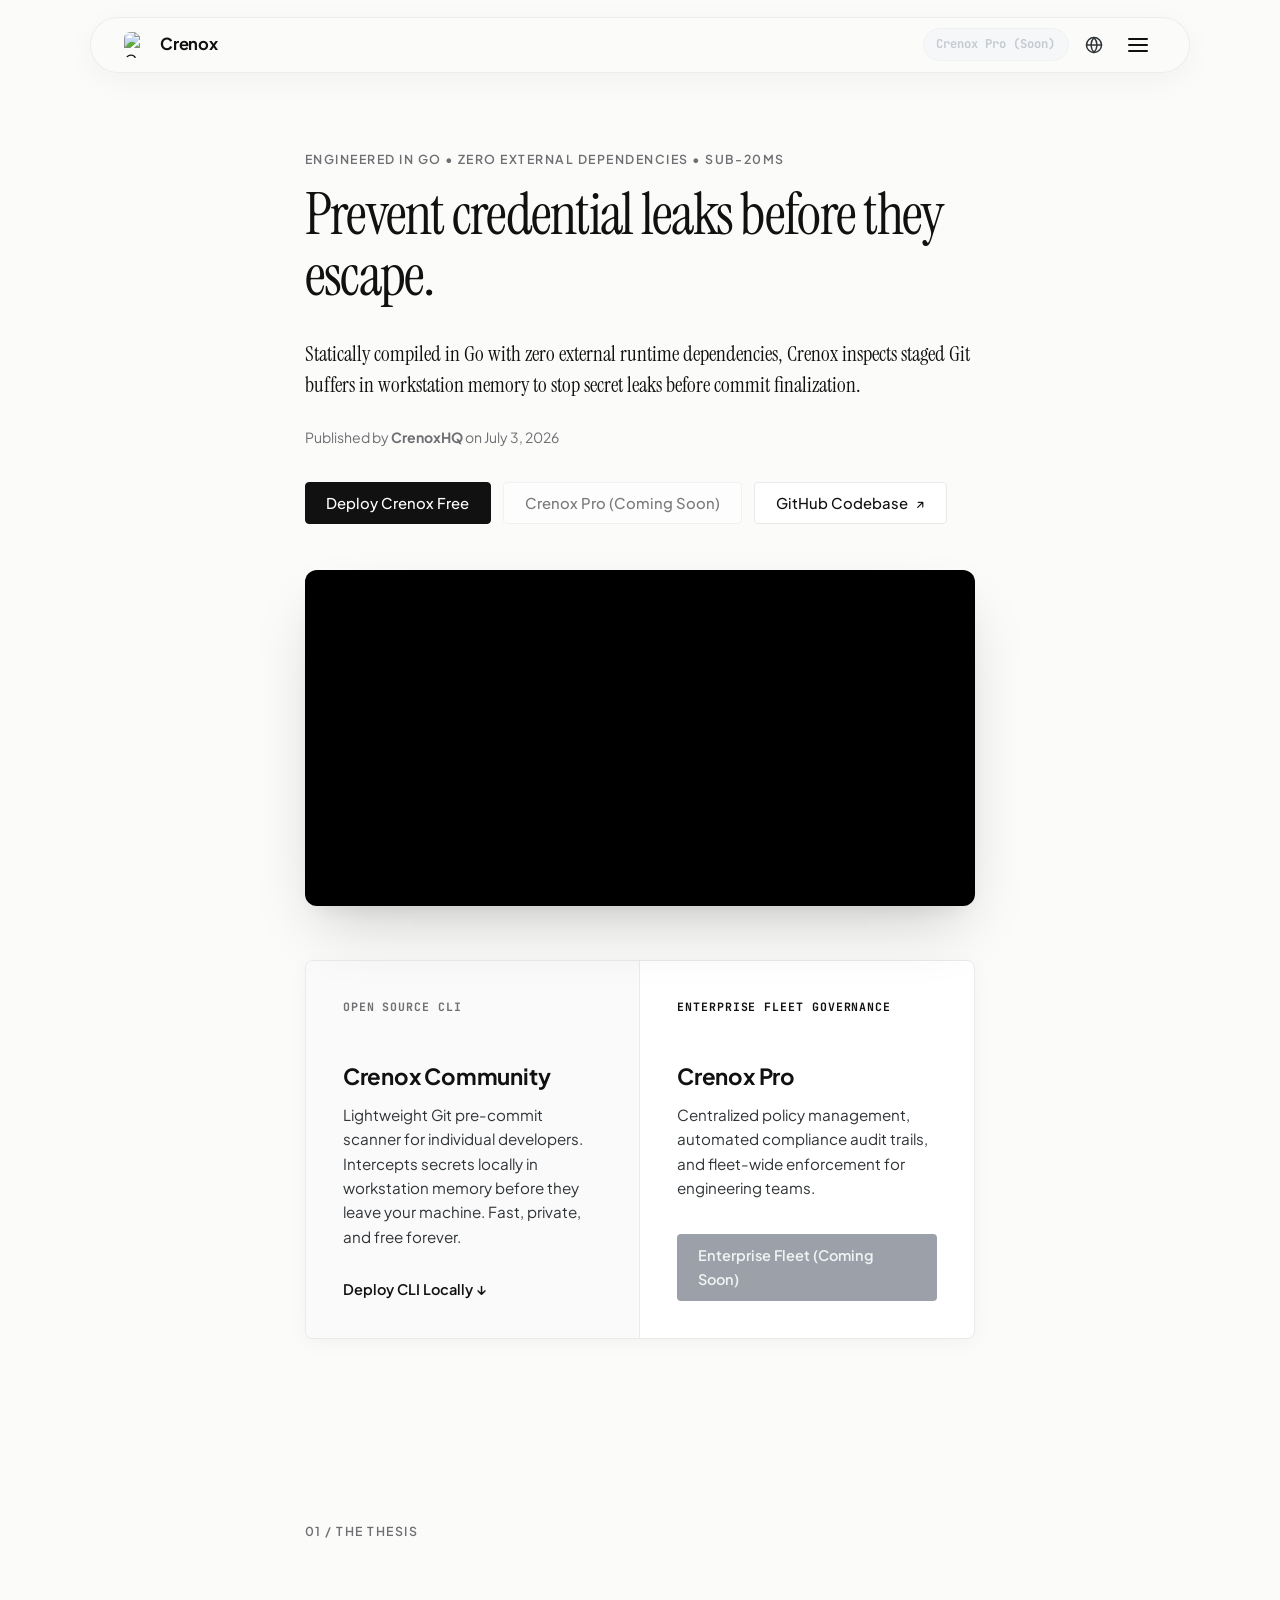
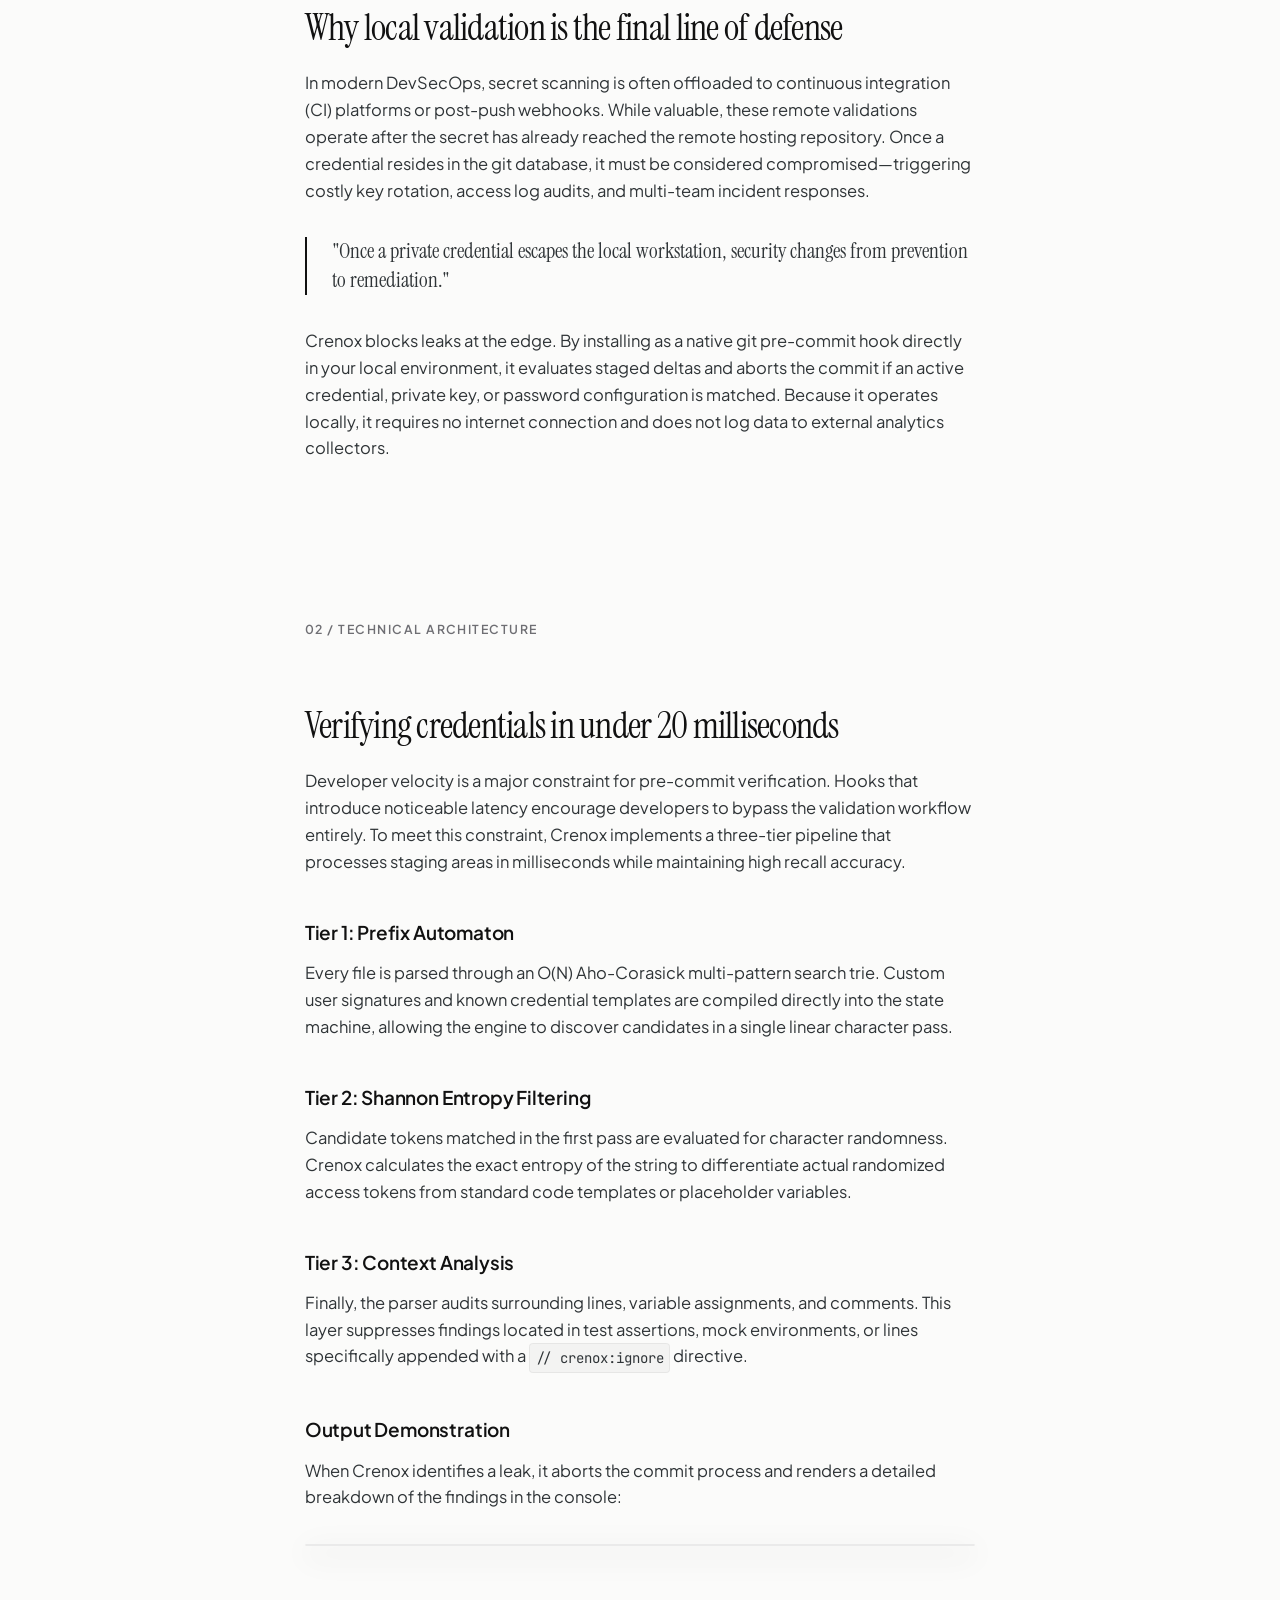
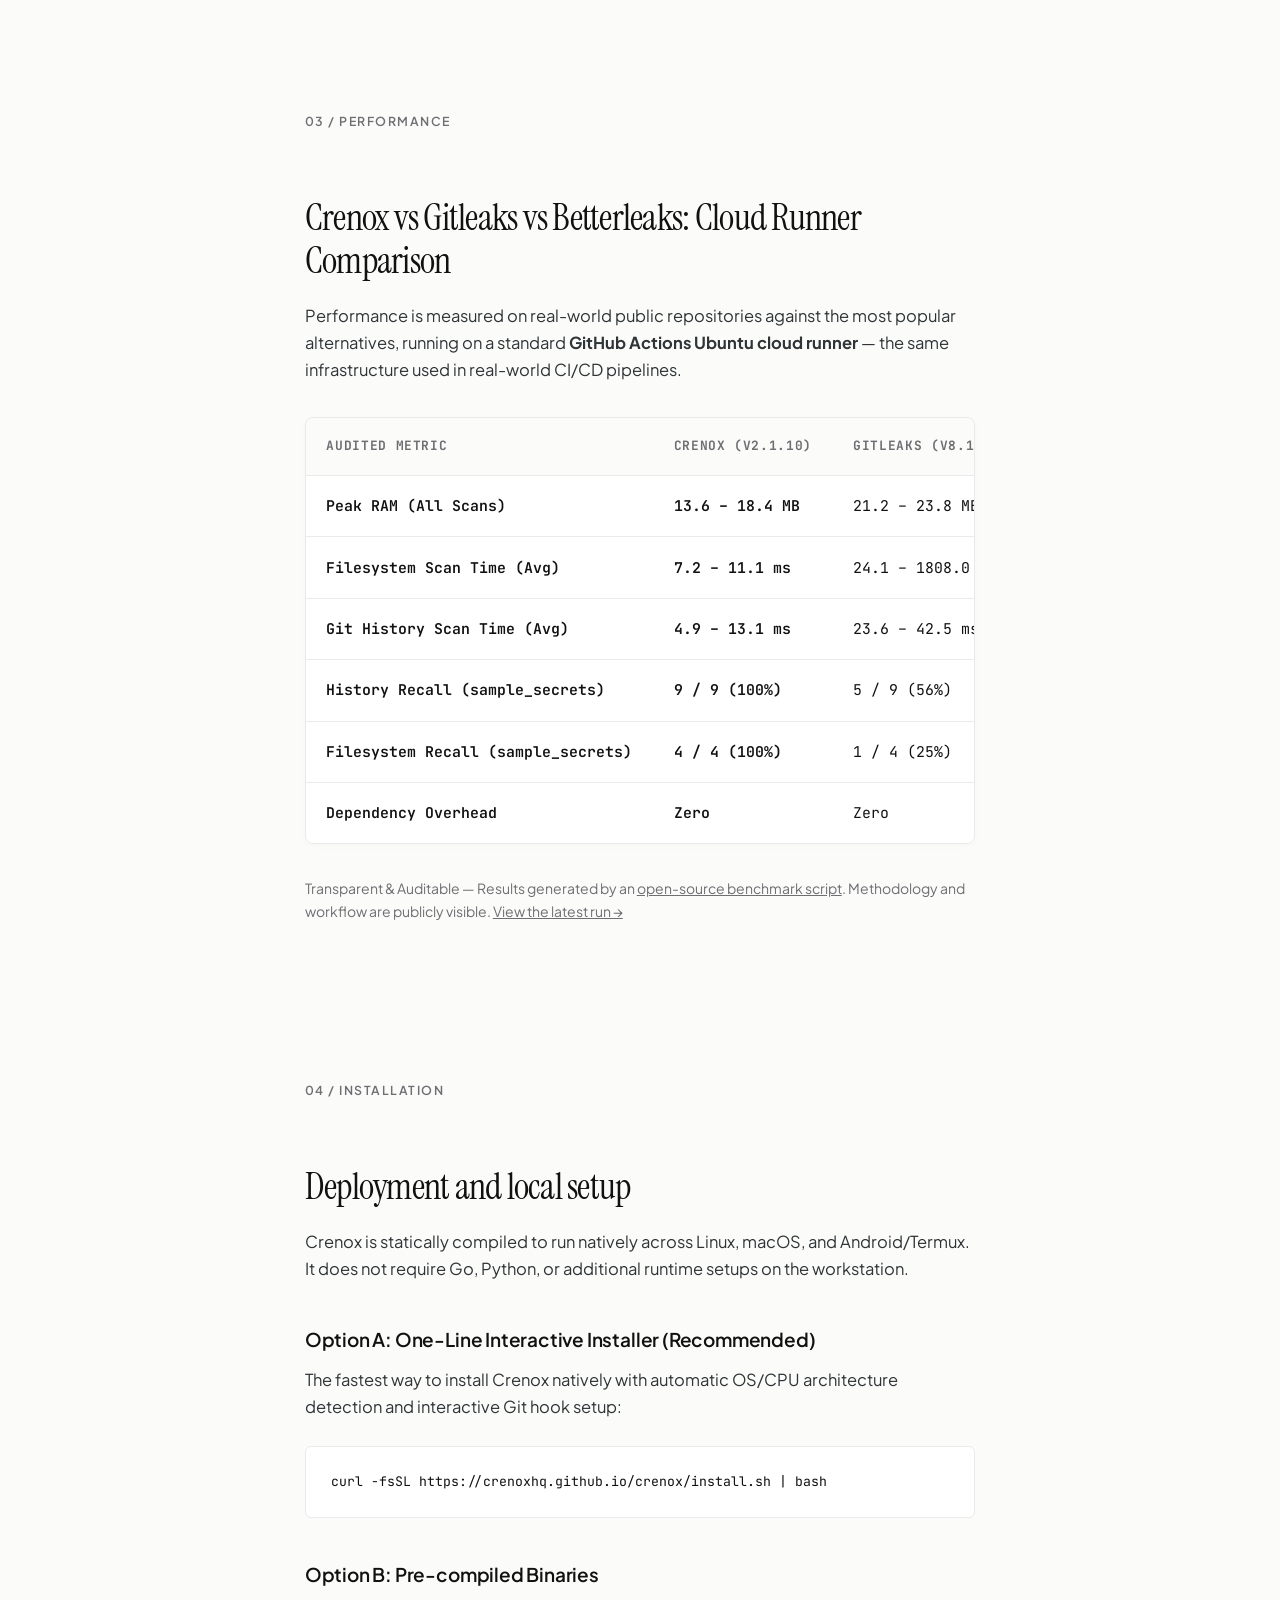
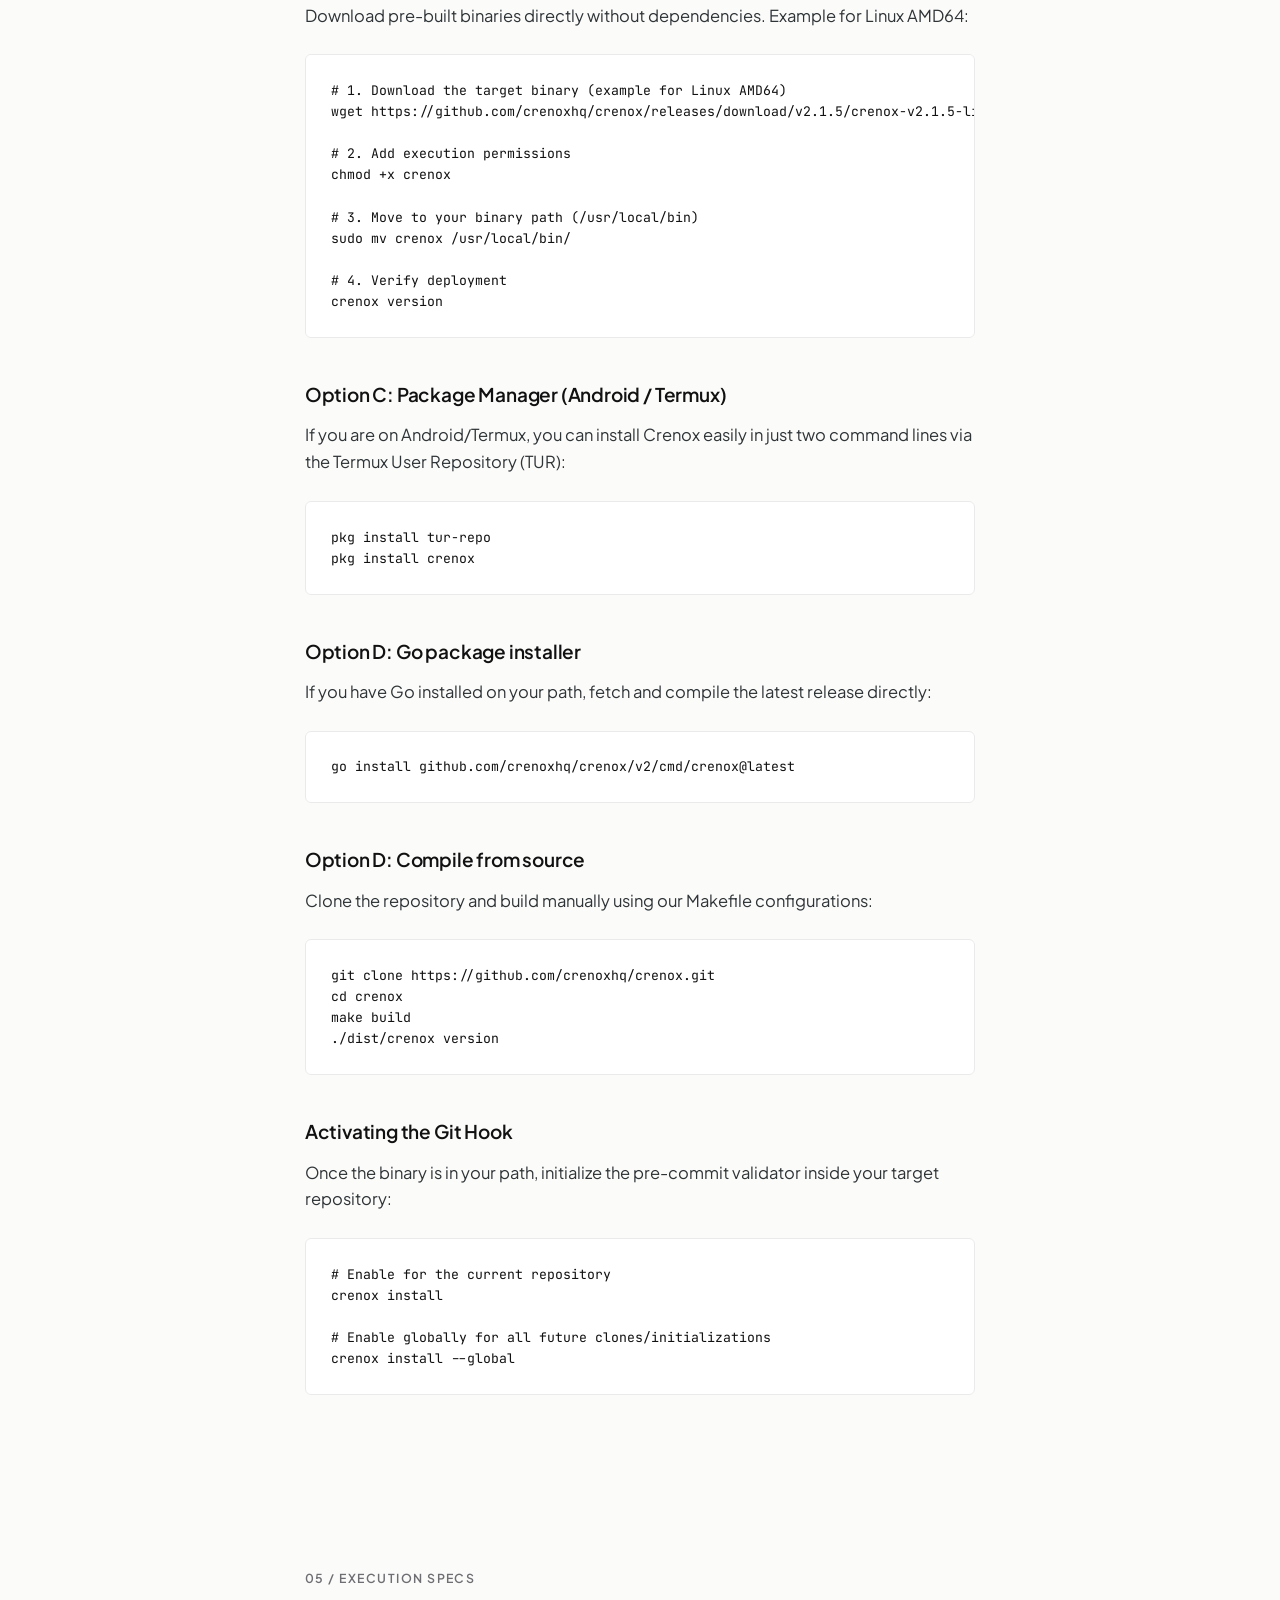
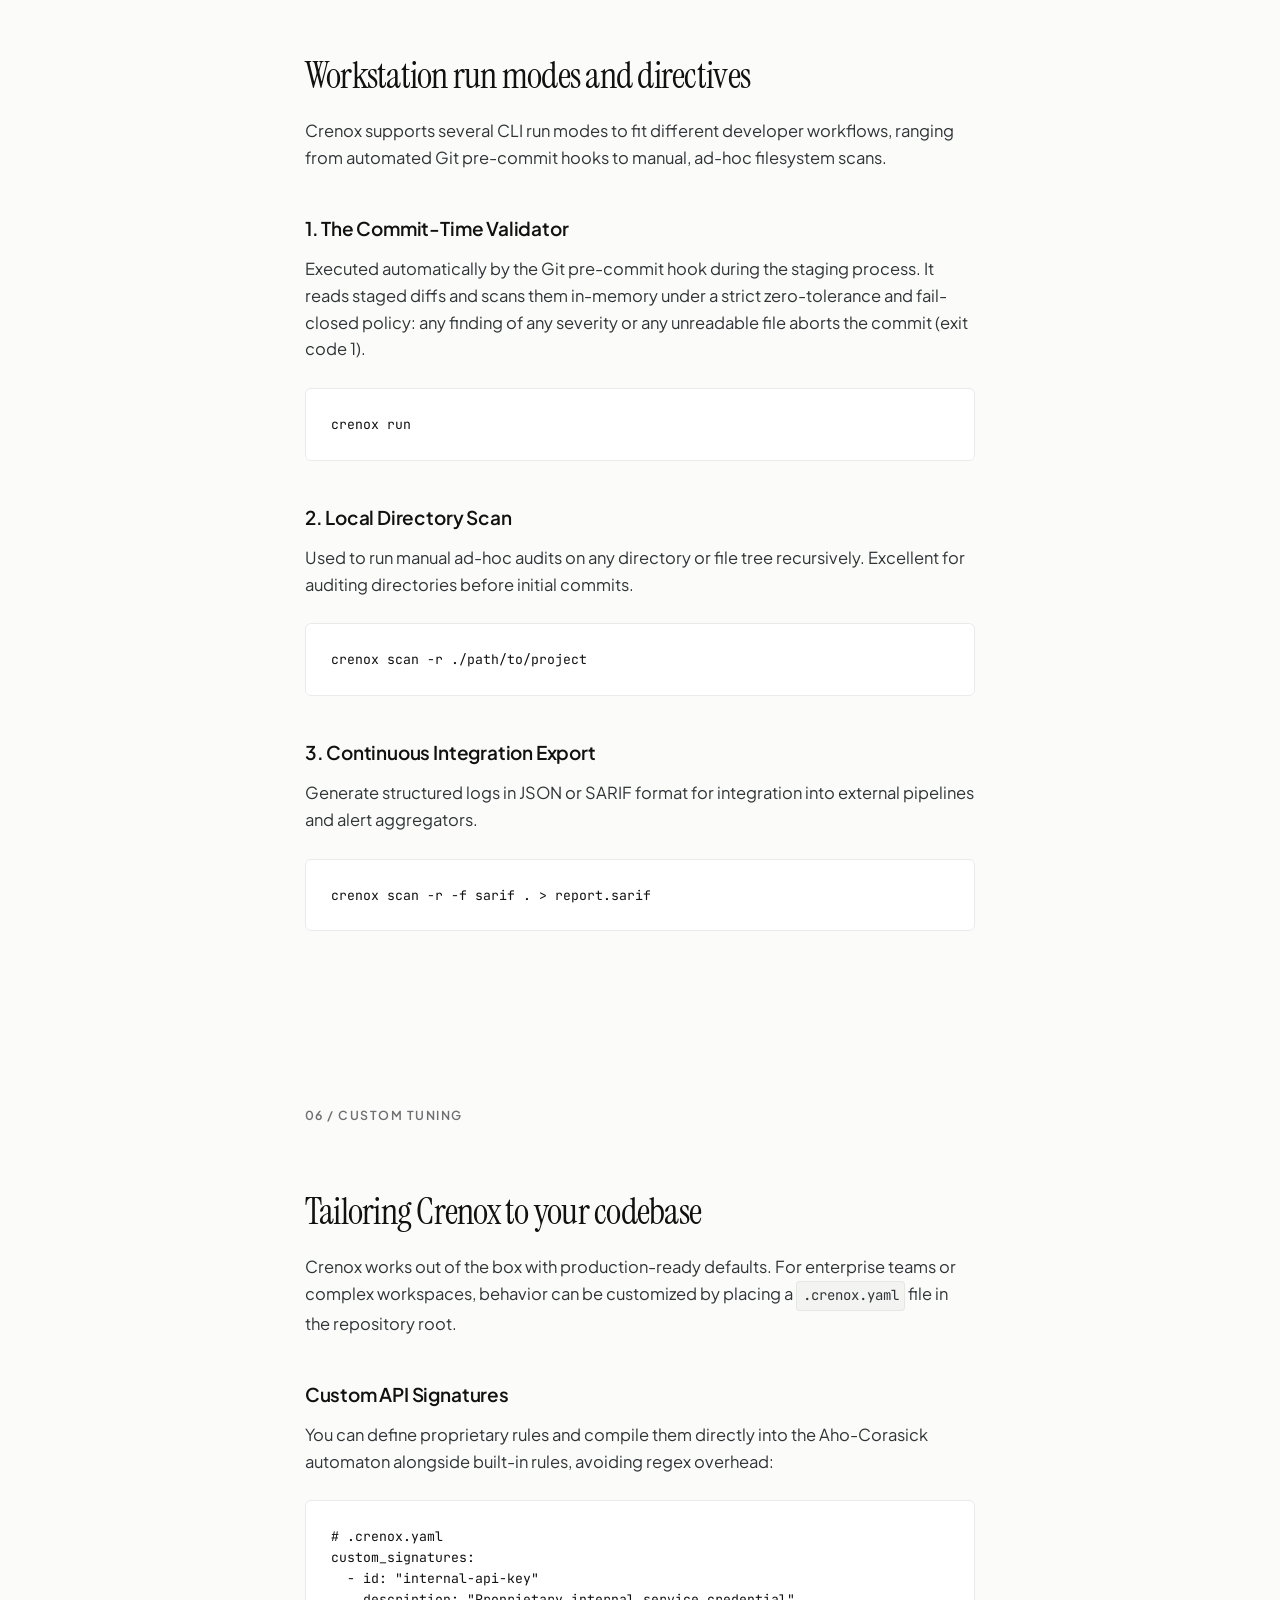
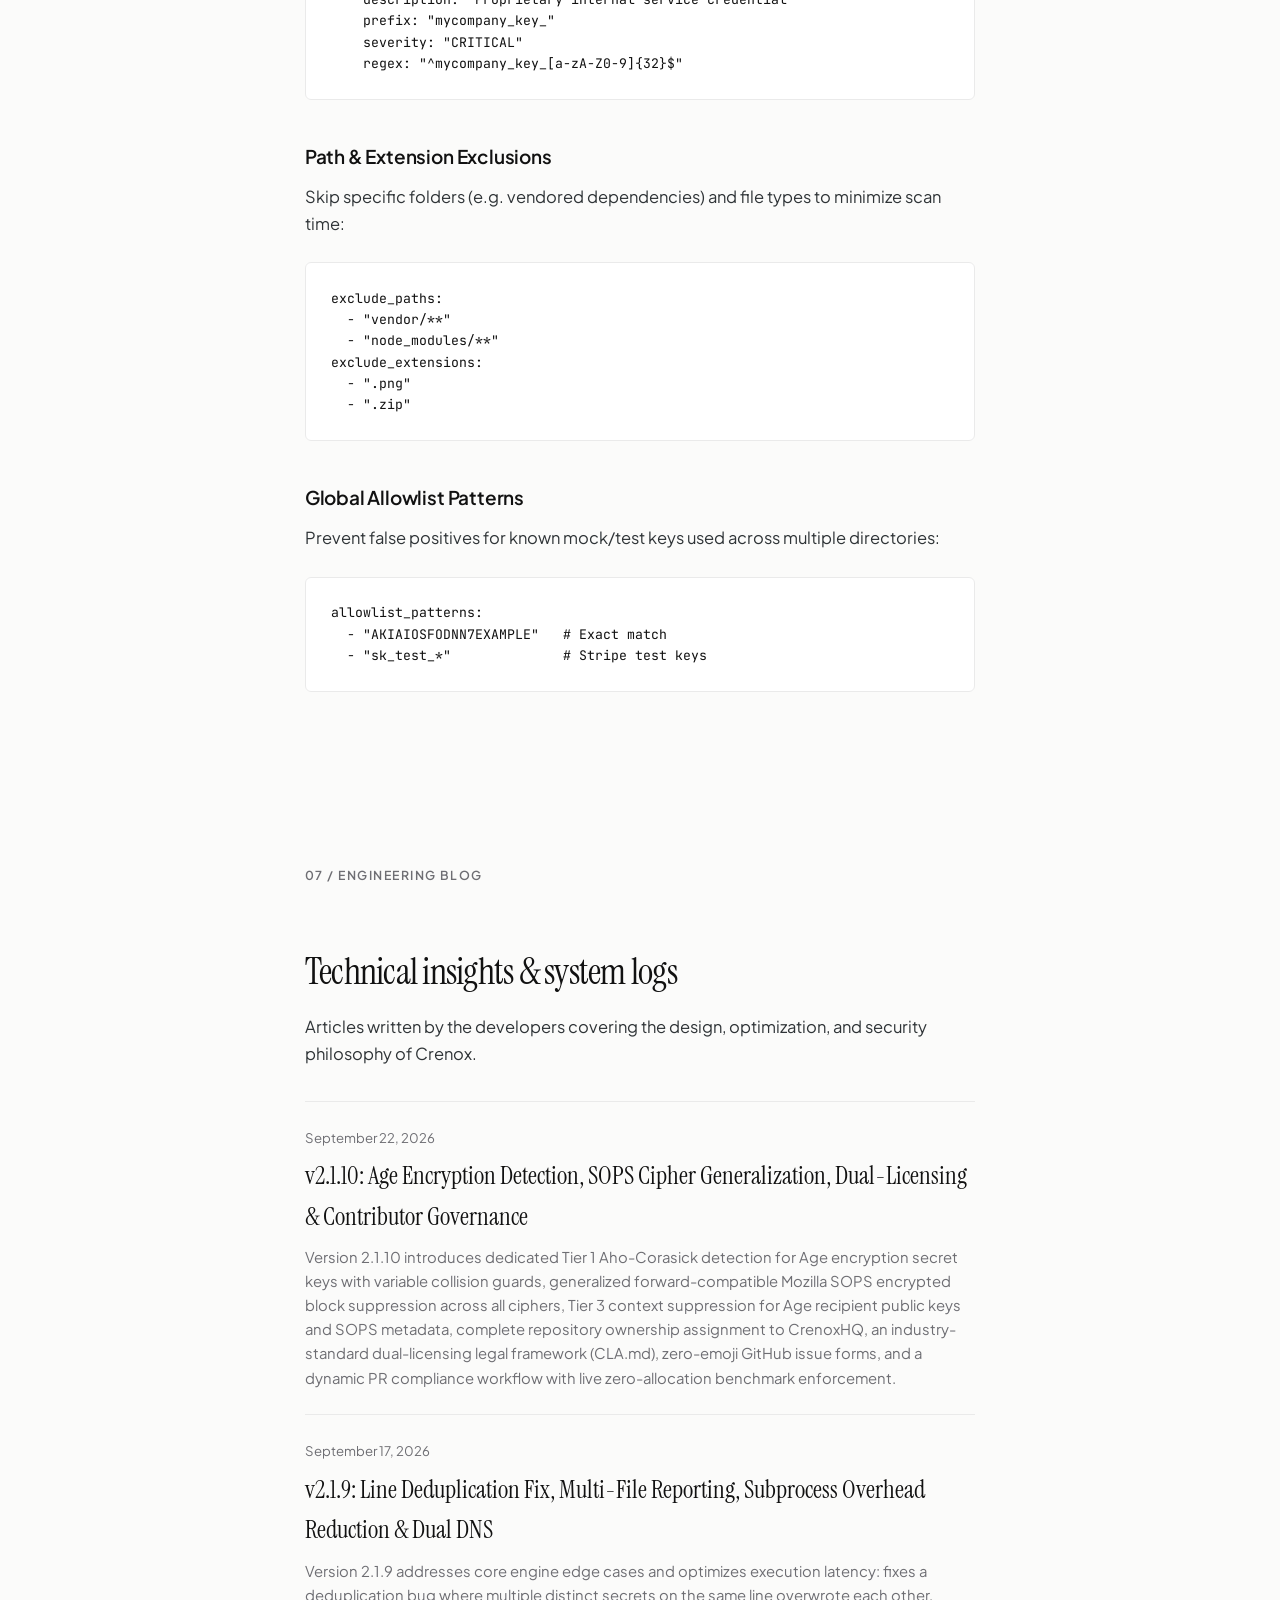
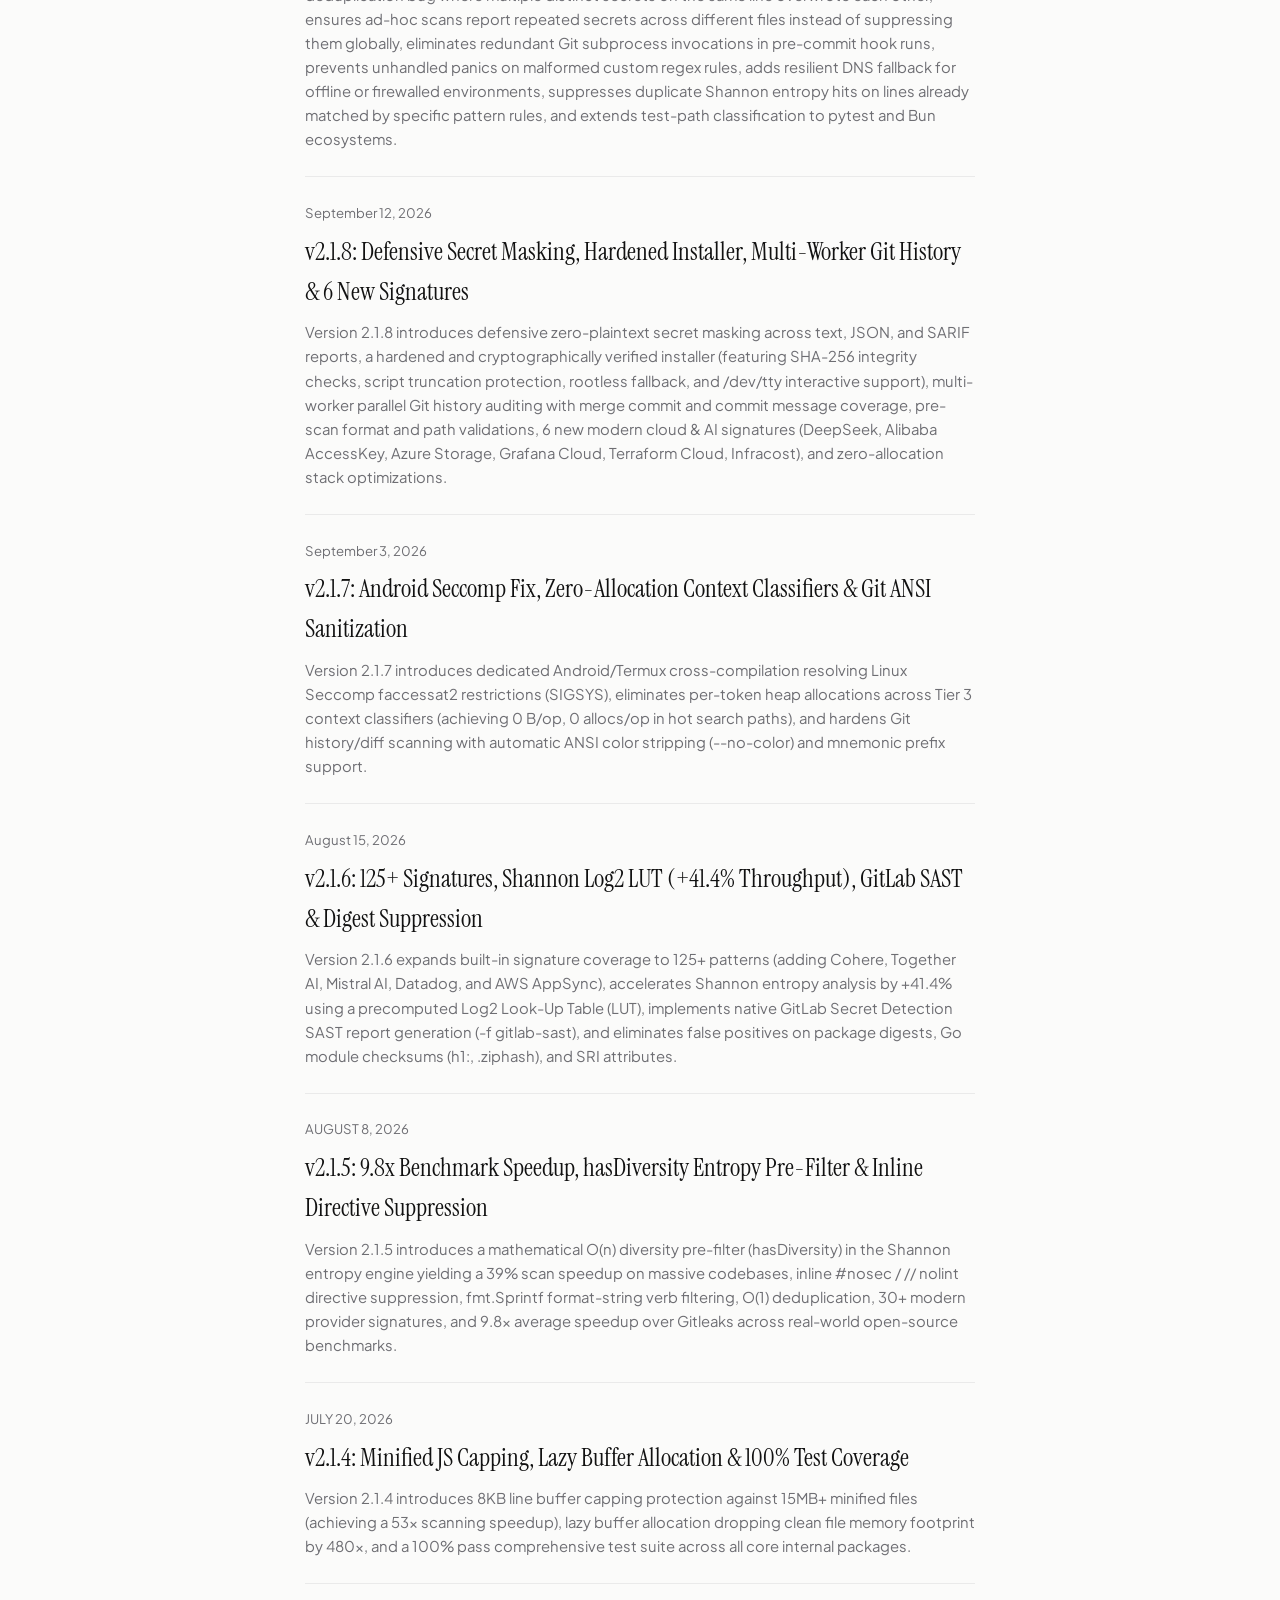
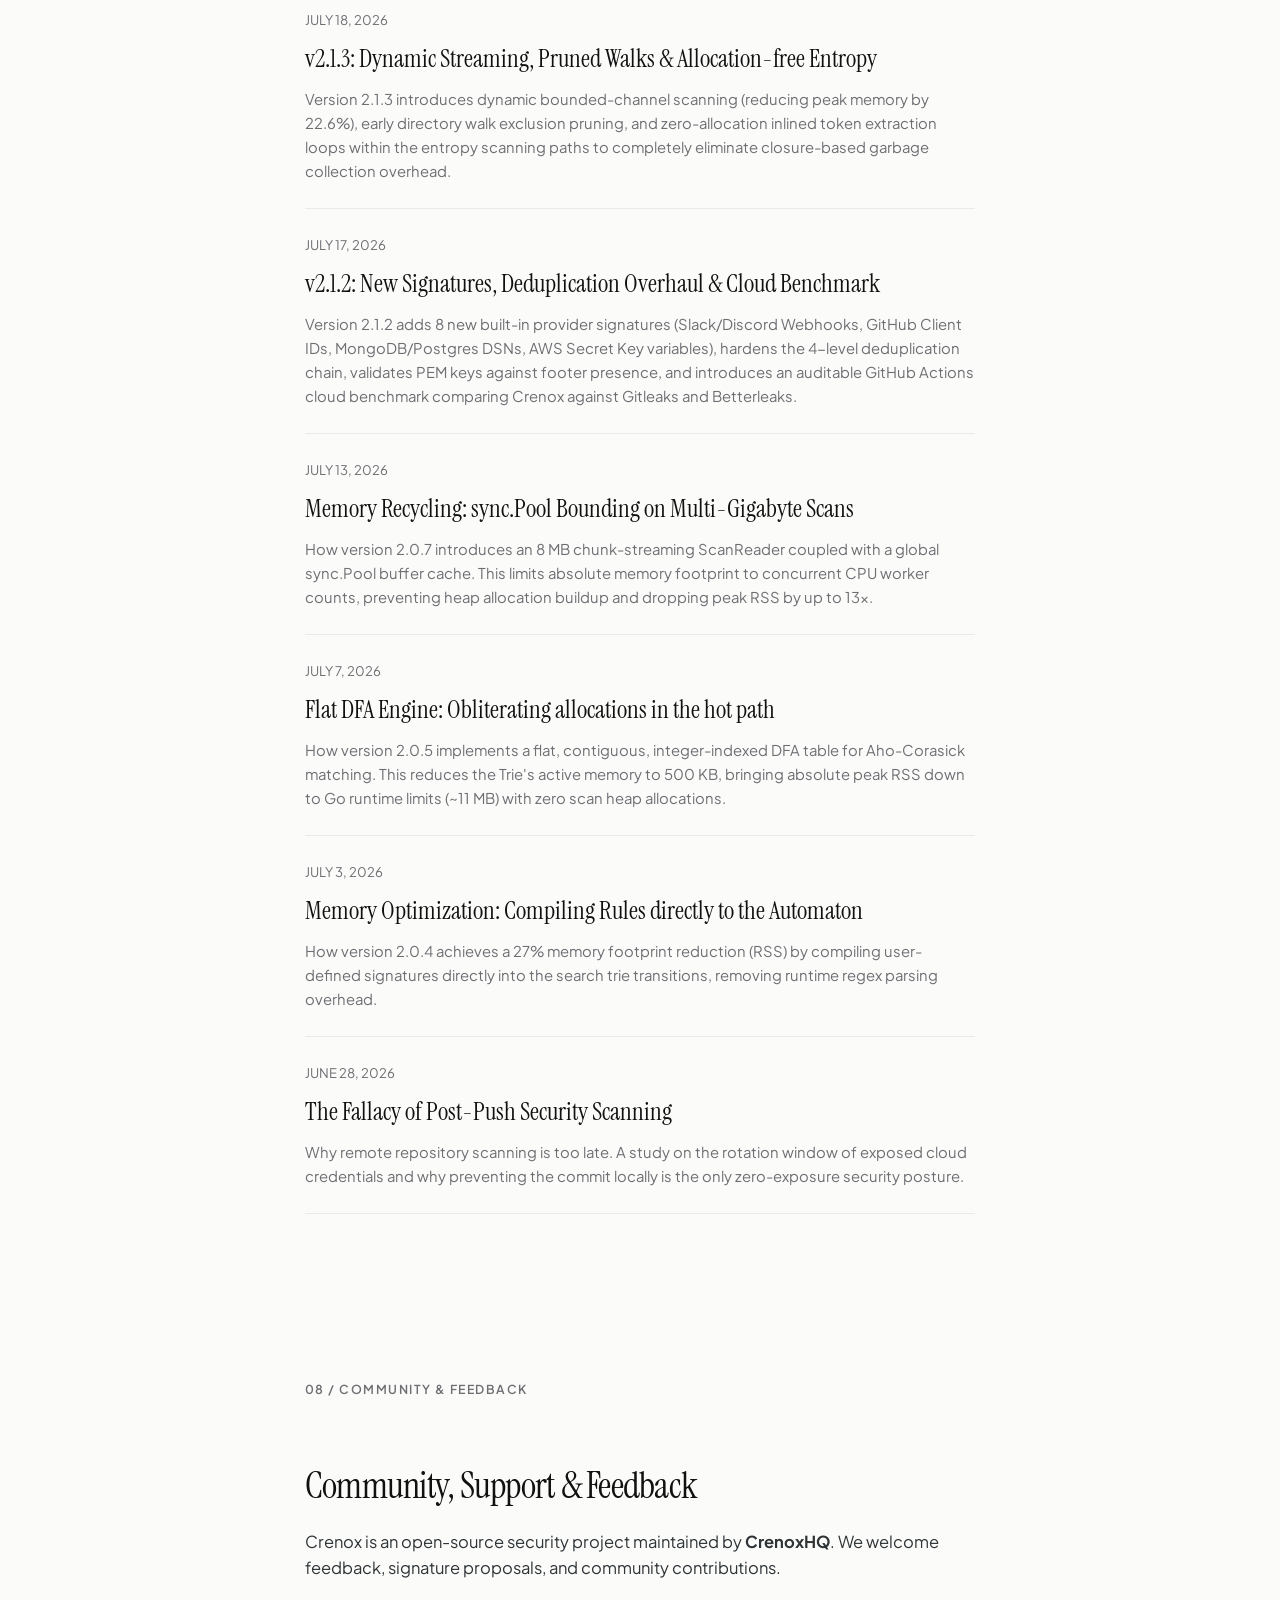
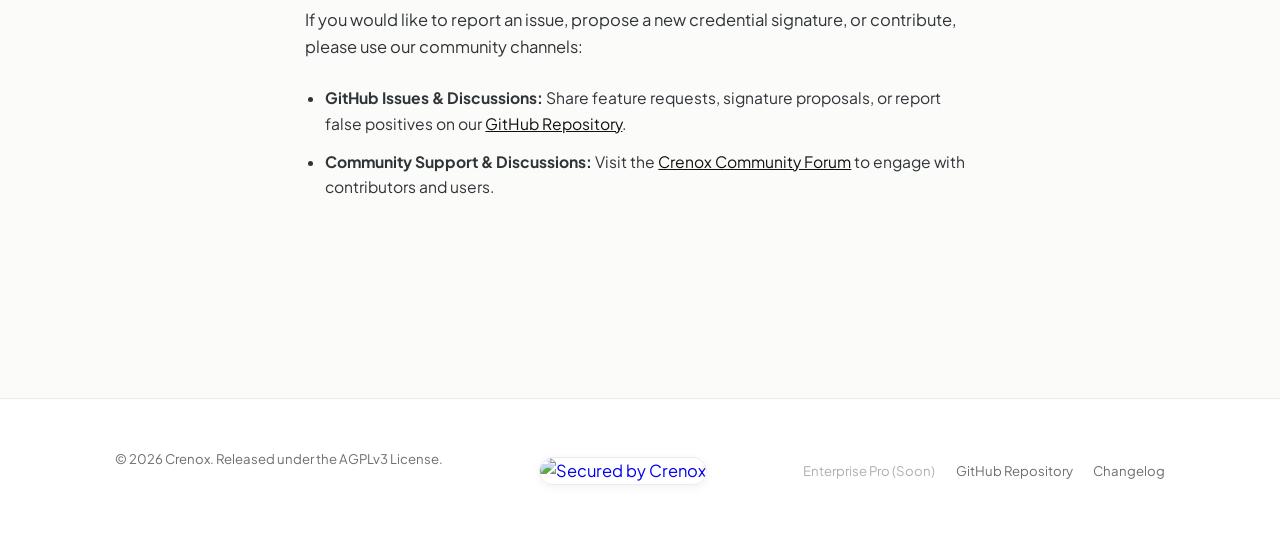
==== commit 6e209caa: "Merge branch 'dev' into fix/history-hunk-line-offset" ====
--- a/docs/index.html
+++ b/docs/index.html
@@ -7,7 +7,7 @@
     
     <!-- Meta Descriptions for SEO -->
     <meta name="description" content="Crenox is an ultra-fast, zero-dependency Git pre-commit secret detector written in Go. Inspect staged buffers locally to block credential leaks before commit finalization.">
-    <meta name="keywords" content="Crenox, Crenox Pro, secret scanner, git secret scanner, pre-commit secret scanner, gitleaks alternative, trufflehog alternative, gitguardian alternative, detect-secrets alternative, git-secrets alternative, betterleaks alternative, in-memory secret detection, go secret scanner, devsecops secret scanner, gitlab secret detection sast, sarif secret scanner">
+    <meta name="keywords" content="Crenox, Crenox Pro, secret scanner, git secret scanner, secret detection tool, pre-commit hook, in-memory secret detection, go secret scanner, devsecops secret scanner, gitlab secret detection sast, sarif secret scanner">
     <meta name="author" content="CrenoxHQ">
     <meta name="robots" content="index, follow, max-snippet:-1, max-image-preview:large, max-video-preview:-1">
     <meta name="google-site-verification" content="googledc7329401f946fab">
@@ -99,14 +99,6 @@
             "@type": "Answer",
             "text": "Yes, Crenox natively generates GitLab Secret Detection SAST reports (-f gitlab-sast) for GitLab Security Dashboards, and OASIS SARIF 2.1.0 (-f sarif) for GitHub Security Code Scanning."
           }
-        },
-        {
-          "@type": "Question",
-          "name": "How does Crenox differ from TruffleHog, detect-secrets, git-secrets, and GitGuardian?",
-          "acceptedAnswer": {
-            "@type": "Answer",
-            "text": "Unlike Python or Perl tools (detect-secrets, git-secrets) or cloud SaaS scanners (GitGuardian), Crenox compiles to a single dependency-free Go binary that intercepts secrets in workstation memory prior to commit creation. For engineering organizations, Crenox Pro adds on-premises fleet governance, centralized policy synchronization, and audit logging."
-          }
         }
       ]
     }
@@ -133,7 +125,7 @@
             </a>
             
             <div class="nav-controls">
-                <a href="pro.html" class="nav-enterprise-link" title="Crenox Pro Pre-Order">Crenox Pro (Pre-Order)</a>
+                <a href="pro.html" class="nav-enterprise-link nav-enterprise-disabled" aria-disabled="true" tabindex="-1" onclick="return false;" title="Coming soon">Crenox Pro (Soon)</a>
                 <a href="index-ar.html" class="lang-switch-btn" aria-label="Switch to Arabic" title="العربية">
                     <svg class="lang-icon" width="18" height="18" viewBox="0 0 24 24" fill="none" stroke="currentColor" stroke-width="2" stroke-linecap="round" stroke-linejoin="round">
                         <circle cx="12" cy="12" r="10"></circle>
@@ -149,7 +141,7 @@
             </div>
 
             <div class="nav-links" id="navLinks">
-                <a href="pro.html" class="nav-link" title="Enterprise Pro Pre-Order">Enterprise Pro (Pre-Order)</a>
+                <a href="pro.html" class="nav-link nav-link-disabled" aria-disabled="true" tabindex="-1" onclick="return false;" title="Coming soon">Enterprise Pro (Soon)</a>
                 <a href="#philosophy" class="nav-link">Philosophy</a>
                 <a href="#pipeline" class="nav-link">Pipeline</a>
                 <a href="#benchmarks" class="nav-link">Performance</a>
@@ -159,8 +151,8 @@
                 <a href="#community" class="nav-link">Community</a>
                 <a href="wild.html" class="nav-link" style="font-weight: bold; color: var(--color-text-primary);">In the Wild</a>
                 <div class="nav-menu-badge">
-                    <a href="https://github.com/crenoxhq/crenox" target="_blank" rel="noopener noreferrer" title="Secured by Crenox Pro">
-                        <img src="https://img.shields.io/badge/Secured%20by-Crenox%20Pro-E2E8F0?style=for-the-badge&logo=shield&logoColor=0F172A&labelColor=0F172A" alt="Secured by Crenox Pro">
+                    <a href="https://github.com/crenoxhq/crenox" target="_blank" rel="noopener noreferrer" title="Secured by Crenox">
+                        <img src="https://img.shields.io/badge/Secured%20by-Crenox-E2E8F0?style=for-the-badge&logo=shield&logoColor=0F172A&labelColor=0F172A" alt="Secured by Crenox">
                     </a>
                 </div>
             </div>
@@ -182,8 +174,8 @@
 
             <div class="hero-actions">
                 <a href="#installation" class="btn btn-primary">Deploy Crenox Free</a>
-                <a href="pro.html" class="btn btn-secondary">
-                    Crenox Pro (Pre-Order) &rarr;
+                <a href="pro.html" class="btn btn-secondary btn-disabled" aria-disabled="true" tabindex="-1" onclick="return false;" title="Coming soon">
+                    Crenox Pro (Coming Soon)
                 </a>
                 <a href="https://github.com/crenoxhq/crenox" target="_blank" class="btn btn-secondary">
                     GitHub Codebase
@@ -220,8 +212,8 @@
                             Centralized policy management, automated compliance audit trails, and fleet-wide enforcement for engineering teams.
                         </p>
                     </div>
-                    <a href="pro.html" class="tier-bridge-btn-pro" title="Crenox Pro Pre-Order">
-                        Enterprise Fleet (Pre-Order) &rarr;
+                    <a href="pro.html" class="tier-bridge-btn-pro tier-bridge-btn-disabled" aria-disabled="true" tabindex="-1" onclick="return false;" title="Coming soon">
+                        Enterprise Fleet (Coming Soon)
                     </a>
                 </div>
             </div>
@@ -344,7 +336,7 @@
             <p>Download pre-built binaries directly without dependencies. Example for Linux AMD64:</p>
             <pre class="font-mono">
 # 1. Download the target binary (example for Linux AMD64)
-wget https://github.com/crenoxhq/crenox/releases/download/<span class="latest-version">v2.1.10</span>/crenox-<span class="latest-version">v2.1.10</span>-linux-amd64 -O crenox
+wget https://github.com/crenoxhq/crenox/releases/download/<span class="latest-version">v2.1.5</span>/crenox-<span class="latest-version">v2.1.5</span>-linux-amd64 -O crenox
 
 # 2. Add execution permissions
 chmod +x crenox
@@ -365,7 +357,7 @@
             <p>If you have Go installed on your path, fetch and compile the latest release directly:</p>
             <pre class="font-mono">go install github.com/crenoxhq/crenox/v2/cmd/crenox@latest</pre>
 
-            <h3>Option E: Compile from source</h3>
+            <h3>Option D: Compile from source</h3>
             <p>Clone the repository and build manually using our Makefile configurations:</p>
             <pre class="font-mono">
 git clone https://github.com/crenoxhq/crenox.git
@@ -558,7 +550,7 @@
                 </a>
             </div>
             <div class="footer-links">
-                <a href="pro.html" class="footer-link">Enterprise Pro (Pre-Order)</a>
+                <a href="pro.html" class="footer-link footer-link-disabled" aria-disabled="true" tabindex="-1" onclick="return false;" title="Coming soon">Enterprise Pro (Soon)</a>
                 <a href="https://github.com/crenoxhq/crenox" target="_blank" class="footer-link">GitHub Repository</a>
                 <a href="https://github.com/crenoxhq/crenox/blob/main/CHANGELOG.md" target="_blank" class="footer-link">Changelog</a>
             </div>
